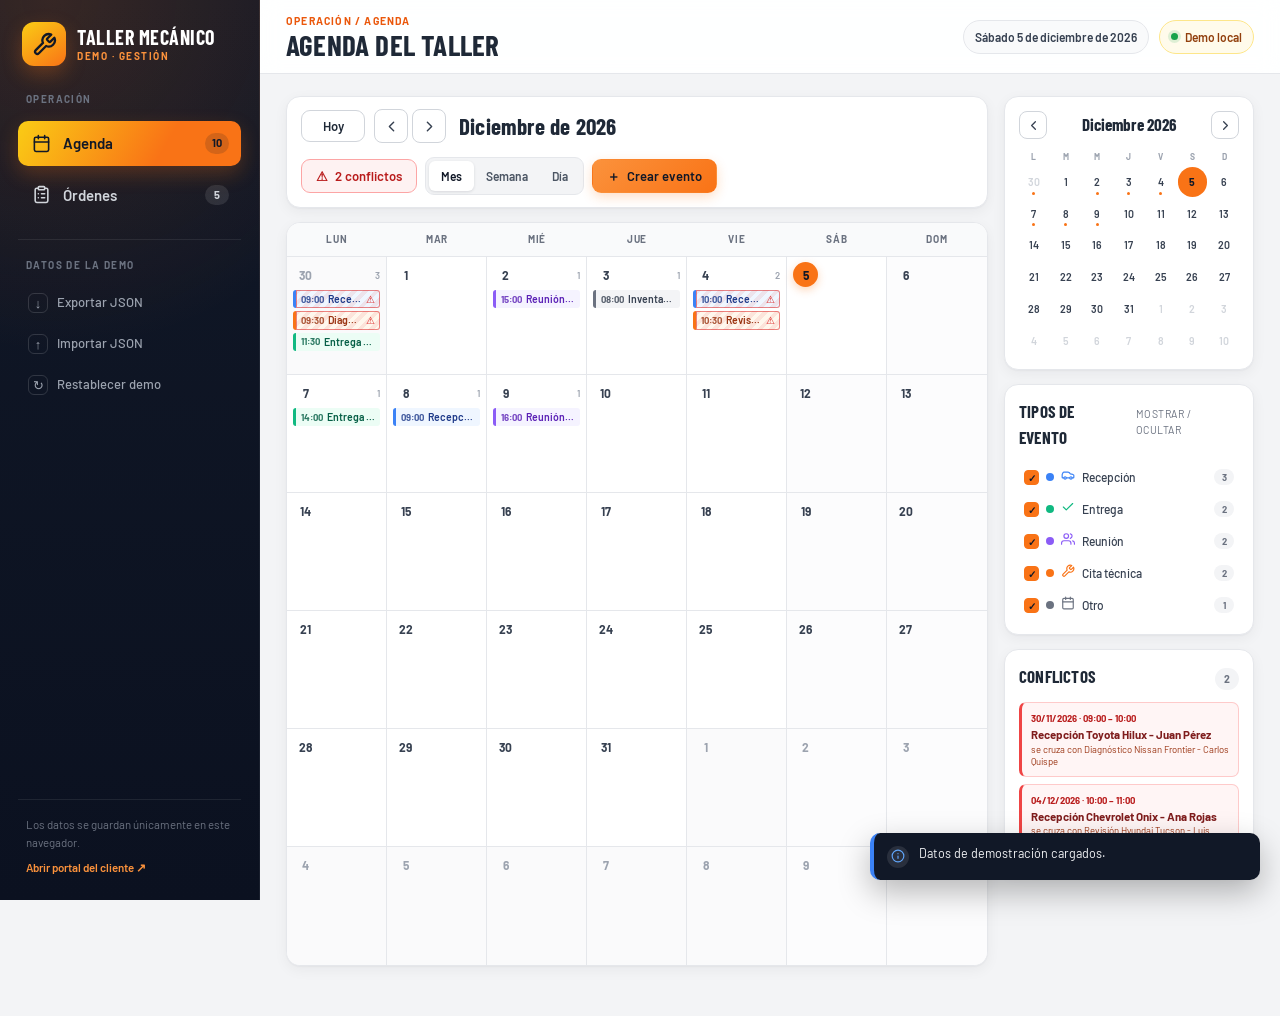
==== index.html @ f8456174 "proyecto" ====
<!DOCTYPE html>
<html lang="es">
<head>
  <meta charset="UTF-8">
  <meta name="viewport" content="width=device-width, initial-scale=1.0">
  <title>Taller Mecánico Demo · Agenda y Órdenes</title>
  <meta name="description" content="Demo de gestión para taller automotriz: agenda, órdenes de trabajo y consulta para clientes.">
  <link rel="icon" href="data:image/svg+xml,%3Csvg xmlns='http://www.w3.org/2000/svg' viewBox='0 0 100 100'%3E%3Crect width='100' height='100' rx='20' fill='%23F97316'/%3E%3Ctext x='50' y='68' font-size='58' text-anchor='middle'%3E%F0%9F%94%A7%3C/text%3E%3C/svg%3E">
  <link rel="preconnect" href="https://fonts.googleapis.com">
  <link rel="preconnect" href="https://fonts.gstatic.com" crossorigin>
  <link href="https://fonts.googleapis.com/css2?family=Barlow+Condensed:wght@500;600;700&family=Barlow:wght@400;500;600;700&display=swap" rel="stylesheet">
  <link rel="stylesheet" href="css/estilos.css">
  <link rel="stylesheet" href="css/agenda.css">
  <link rel="stylesheet" href="css/ordenes.css">
</head>
<body>
  <a class="salto-contenido" href="#contenido-principal">Saltar al contenido principal</a>

  <div class="app" id="app">
    <!-- ================= MENÚ LATERAL ================= -->
    <aside class="sidebar" id="sidebar" aria-label="Menú principal">
      <div class="sidebar-marca">
        <div class="logo-taller" aria-hidden="true">
          <svg viewBox="0 0 24 24" fill="none" stroke="currentColor" stroke-width="2.2" stroke-linecap="round" stroke-linejoin="round">
            <path d="M14.7 6.3a1 1 0 0 0 0 1.4l1.6 1.6a1 1 0 0 0 1.4 0l3.77-3.77a6 6 0 0 1-7.94 7.94l-6.91 6.91a2.12 2.12 0 0 1-3-3l6.91-6.91a6 6 0 0 1 7.94-7.94l-3.76 3.76z"/>
          </svg>
        </div>
        <div class="marca-texto">
          <span class="marca-nombre" id="marca-nombre">Taller Mecánico</span>
          <span class="marca-sub">Demo · Gestión</span>
        </div>
        <button type="button" class="sidebar-cerrar" id="btn-cerrar-menu" aria-label="Cerrar menú">✕</button>
      </div>

      <nav class="sidebar-nav">
        <span class="sidebar-etiqueta">Operación</span>
        <button type="button" class="nav-item activo" data-vista="agenda">
          <span class="nav-icono">
            <svg viewBox="0 0 24 24" fill="none" stroke="currentColor" stroke-width="2" stroke-linecap="round" stroke-linejoin="round"><rect x="3" y="4" width="18" height="18" rx="2"/><path d="M16 2v4M8 2v4M3 10h18"/></svg>
          </span>
          <span class="nav-texto">Agenda</span>
          <span class="nav-badge" id="nav-badge-eventos">0</span>
        </button>
        <button type="button" class="nav-item" data-vista="ordenes">
          <span class="nav-icono">
            <svg viewBox="0 0 24 24" fill="none" stroke="currentColor" stroke-width="2" stroke-linecap="round" stroke-linejoin="round"><rect x="8" y="2" width="8" height="4" rx="1"/><path d="M16 4h2a2 2 0 0 1 2 2v14a2 2 0 0 1-2 2H6a2 2 0 0 1-2-2V6a2 2 0 0 1 2-2h2"/><path d="M12 11h4M12 16h4M8 11h.01M8 16h.01"/></svg>
          </span>
          <span class="nav-texto">Órdenes</span>
          <span class="nav-badge" id="nav-badge-ordenes">0</span>
        </button>
      </nav>

      <div class="sidebar-datos">
        <span class="sidebar-etiqueta">Datos de la demo</span>
        <button type="button" class="sidebar-accion" id="btn-exportar-datos">
          <span class="sidebar-accion-icono">↓</span> Exportar JSON
        </button>
        <button type="button" class="sidebar-accion" id="btn-importar-datos">
          <span class="sidebar-accion-icono">↑</span> Importar JSON
        </button>
        <button type="button" class="sidebar-accion sidebar-accion-peligro" id="btn-restablecer-demo">
          <span class="sidebar-accion-icono">↻</span> Restablecer demo
        </button>
        <input type="file" id="input-importar" accept="application/json,.json" hidden>
      </div>

      <div class="sidebar-pie">
        <p>Los datos se guardan únicamente en este navegador.</p>
        <a href="consulta.html" target="_blank" rel="noopener">Abrir portal del cliente ↗</a>
      </div>
    </aside>
    <div class="sidebar-fondo" id="sidebar-fondo" aria-hidden="true"></div>

    <div class="app-contenido">
      <!-- ================= BARRA SUPERIOR ================= -->
      <header class="topbar">
        <button type="button" class="btn-menu" id="btn-abrir-menu" aria-label="Abrir menú">
          <svg viewBox="0 0 24 24" fill="none" stroke="currentColor" stroke-width="2" stroke-linecap="round" stroke-linejoin="round"><path d="M3 12h18M3 6h18M3 18h18"/></svg>
        </button>
        <div class="topbar-texto">
          <p class="topbar-miga" id="topbar-miga">Operación / Agenda</p>
          <h1 id="topbar-titulo">Agenda del taller</h1>
        </div>
        <div class="topbar-derecha">
          <span class="chip-fecha" id="chip-fecha-hoy">Hoy</span>
          <span class="chip-demo"><span class="chip-demo-punto"></span> Demo local</span>
        </div>
      </header>

      <main id="contenido-principal" class="contenido">
        <!-- ============================================================
             VISTA AGENDA
             ============================================================ -->
        <section id="vista-agenda" class="vista" aria-label="Agenda del taller">
          <div class="agenda-layout">
            <div class="agenda-principal">
              <div class="tarjeta agenda-barra">
                <div class="agenda-nav">
                  <button type="button" class="btn btn-secundario btn-hoy" id="btn-agenda-hoy">Hoy</button>
                  <div class="grupo-flechas">
                    <button type="button" class="btn-icono" id="btn-agenda-anterior" aria-label="Período anterior">
                      <svg viewBox="0 0 24 24" fill="none" stroke="currentColor" stroke-width="2" stroke-linecap="round" stroke-linejoin="round"><path d="m15 18-6-6 6-6"/></svg>
                    </button>
                    <button type="button" class="btn-icono" id="btn-agenda-siguiente" aria-label="Período siguiente">
                      <svg viewBox="0 0 24 24" fill="none" stroke="currentColor" stroke-width="2" stroke-linecap="round" stroke-linejoin="round"><path d="m9 18 6-6-6-6"/></svg>
                    </button>
                  </div>
                  <h2 class="agenda-titulo-periodo" id="agenda-titulo-periodo">Agenda</h2>
                </div>
                <div class="agenda-acciones">
                  <button type="button" class="btn btn-conflictos" id="btn-ver-conflictos" title="Ver eventos superpuestos">
                    <span aria-hidden="true">⚠</span>
                    <span id="contador-conflictos">0 conflictos</span>
                  </button>
                  <div class="selector-vista" role="group" aria-label="Vista del calendario">
                    <button type="button" class="vista-btn activo" data-vista-calendario="mes">Mes</button>
                    <button type="button" class="vista-btn" data-vista-calendario="semana">Semana</button>
                    <button type="button" class="vista-btn" data-vista-calendario="dia">Día</button>
                  </div>
                  <button type="button" class="btn btn-primario" id="btn-crear-evento">
                    <span aria-hidden="true">＋</span> Crear evento
                  </button>
                </div>
              </div>

              <div id="agenda-contenido" class="agenda-contenido"></div>
            </div>

            <aside class="agenda-lateral" aria-label="Panel de la agenda">
              <div class="tarjeta mini-calendario">
                <div class="mini-cabecera">
                  <button type="button" class="btn-icono btn-icono-sm" id="btn-mini-anterior" aria-label="Mes anterior">
                    <svg viewBox="0 0 24 24" fill="none" stroke="currentColor" stroke-width="2" stroke-linecap="round" stroke-linejoin="round"><path d="m15 18-6-6 6-6"/></svg>
                  </button>
                  <strong id="mini-titulo">Mes</strong>
                  <button type="button" class="btn-icono btn-icono-sm" id="btn-mini-siguiente" aria-label="Mes siguiente">
                    <svg viewBox="0 0 24 24" fill="none" stroke="currentColor" stroke-width="2" stroke-linecap="round" stroke-linejoin="round"><path d="m9 18 6-6-6-6"/></svg>
                  </button>
                </div>
                <div id="mini-calendario" class="mini-grid"></div>
              </div>

              <div class="tarjeta leyenda">
                <div class="tarjeta-cabecera">
                  <h3>Tipos de evento</h3>
                  <span>Mostrar / ocultar</span>
                </div>
                <div id="leyenda-tipos" class="leyenda-lista"></div>
              </div>

              <div class="tarjeta panel-conflictos">
                <div class="tarjeta-cabecera">
                  <h3>Conflictos</h3>
                  <span class="badge-conflictos" id="badge-conflictos">0</span>
                </div>
                <div id="lista-conflictos-lateral" class="lista-conflictos-lateral"></div>
              </div>
            </aside>
          </div>
        </section>

        <!-- ============================================================
             VISTA ÓRDENES: LISTADO
             ============================================================ -->
        <section id="vista-ordenes" class="vista oculta" aria-label="Órdenes de trabajo">
          <div id="ordenes-listado">
            <div class="seccion-cabecera">
              <div>
                <p class="seccion-etiqueta">Recepción y seguimiento</p>
                <h2>Órdenes de trabajo</h2>
                <p class="seccion-descripcion">Gestioná el ingreso del vehículo, los servicios, el estado y la entrega.</p>
              </div>
              <button type="button" class="btn btn-primario" id="btn-nueva-orden">
                <span aria-hidden="true">＋</span> Nueva orden de trabajo
              </button>
            </div>

            <div id="ordenes-estadisticas" class="ordenes-estadisticas"></div>

            <div class="tarjeta barra-filtros">
              <div class="campo-busqueda">
                <span class="campo-busqueda-icono" aria-hidden="true">
                  <svg viewBox="0 0 24 24" fill="none" stroke="currentColor" stroke-width="2" stroke-linecap="round" stroke-linejoin="round"><circle cx="11" cy="11" r="8"/><path d="m21 21-4.3-4.3"/></svg>
                </span>
                <label class="solo-lectores" for="buscar-ordenes">Buscar órdenes</label>
                <input type="search" id="buscar-ordenes" placeholder="Buscar por ficha, cliente o placa…" autocomplete="off">
              </div>
              <label class="filtro-estado" for="filtro-estado">
                <span>Estado</span>
                <select id="filtro-estado">
                  <option value="todos">Todos los estados</option>
                  <option value="recibido">Recibido</option>
                  <option value="diagnostico">Diagnóstico</option>
                  <option value="en_proceso">En proceso</option>
                  <option value="esperando_repuestos">Esperando repuestos</option>
                  <option value="control_calidad">Control de calidad</option>
                  <option value="terminado">Terminado</option>
                  <option value="entregado">Entregado</option>
                </select>
              </label>
              <span class="conteo-resultados" id="resultado-conteo"></span>
            </div>

            <div class="tarjeta tabla-contenedor">
              <table class="tabla-ordenes">
                <thead>
                  <tr>
                    <th>N° de ficha</th>
                    <th>Fecha</th>
                    <th>Cliente</th>
                    <th>Placa</th>
                    <th>Vehículo</th>
                    <th class="columna-total">Total</th>
                    <th>Estado</th>
                    <th class="columna-acciones">Acciones</th>
                  </tr>
                </thead>
                <tbody id="cuerpo-ordenes"></tbody>
              </table>
              <div id="ordenes-vacio" class="estado-vacio oculto">
                <div class="estado-vacio-icono">🔍</div>
                <h3>No hay órdenes con esos filtros</h3>
                <p>Probá con otra búsqueda o creá una nueva orden de trabajo.</p>
                <button type="button" class="btn btn-primario" id="btn-nueva-orden-vacio">Nueva orden</button>
              </div>
            </div>
          </div>

          <!-- ============================================================
               VISTA ÓRDENES: FORMULARIO
               ============================================================ -->
          <div id="ordenes-formulario" class="oculto">
            <div class="form-cabecera">
              <button type="button" class="btn-icono btn-volver" id="btn-volver-ordenes" aria-label="Volver al listado">
                <svg viewBox="0 0 24 24" fill="none" stroke="currentColor" stroke-width="2" stroke-linecap="round" stroke-linejoin="round"><path d="m12 19-7-7 7-7M19 12H5"/></svg>
              </button>
              <div class="form-cabecera-texto">
                <p class="seccion-etiqueta" id="form-miga-ficha">Órdenes / Nueva</p>
                <h2 id="titulo-form-orden">Nueva orden de trabajo</h2>
              </div>
              <div class="form-acciones">
                <button type="button" class="btn btn-secundario" id="btn-imprimir-orden">Imprimir</button>
                <button type="button" class="btn btn-whatsapp" id="btn-whatsapp-orden">WhatsApp</button>
                <button type="button" class="btn btn-secundario" id="btn-agenda-orden">Programar en agenda</button>
                <button type="button" class="btn btn-peligro-suave" id="btn-eliminar-orden">Eliminar</button>
              </div>
            </div>

            <div id="errores-orden" class="errores-formulario oculto" role="alert"></div>

            <form id="form-orden" novalidate>
              <input type="hidden" id="orden-original" value="">

              <section class="tarjeta form-seccion" aria-labelledby="titulo-datos-generales">
                <div class="form-seccion-cabecera">
                  <span class="form-seccion-numero">01</span>
                  <div>
                    <h3 id="titulo-datos-generales">Datos generales</h3>
                    <p>Ficha, fecha de recepción y condiciones comerciales.</p>
                  </div>
                </div>
                <div class="grid-campos grid-5">
                  <div class="campo">
                    <label for="orden-ficha">N° de ficha</label>
                    <input type="text" id="orden-ficha" readonly value="Se asigna al guardar">
                  </div>
                  <div class="campo">
                    <label for="orden-fecha">Fecha <span class="obligatorio">*</span></label>
                    <input type="date" id="orden-fecha" required>
                  </div>
                  <div class="campo">
                    <label for="orden-hora">Hora <span class="obligatorio">*</span></label>
                    <input type="time" id="orden-hora" required>
                  </div>
                  <div class="campo">
                    <label for="orden-forma-pago">Forma de pago</label>
                    <select id="orden-forma-pago">
                      <option value="contado">Contado</option>
                      <option value="credito">Crédito</option>
                    </select>
                  </div>
                  <div class="campo">
                    <label for="orden-documento">Documento</label>
                    <select id="orden-documento">
                      <option value="factura">Factura</option>
                      <option value="nota">Nota de venta</option>
                    </select>
                  </div>
                </div>
              </section>

              <section class="tarjeta form-seccion" aria-labelledby="titulo-datos-cliente">
                <div class="form-seccion-cabecera">
                  <span class="form-seccion-numero">02</span>
                  <div>
                    <h3 id="titulo-datos-cliente">Datos del cliente</h3>
                    <p>Información de contacto y facturación.</p>
                  </div>
                </div>
                <div class="grid-campos grid-4">
                  <div class="campo campo-span-2">
                    <label for="cliente-nombre">Nombre y apellido o razón social <span class="obligatorio">*</span></label>
                    <input type="text" id="cliente-nombre" maxlength="120" autocomplete="name" required>
                  </div>
                  <div class="campo">
                    <label for="cliente-nit">NIT / CI</label>
                    <input type="text" id="cliente-nit" maxlength="20" inputmode="numeric">
                  </div>
                  <div class="campo">
                    <label for="cliente-celular">Celular <span class="obligatorio">*</span></label>
                    <input type="tel" id="cliente-celular" maxlength="20" autocomplete="tel" required>
                  </div>
                  <div class="campo campo-span-2">
                    <label for="cliente-direccion">Dirección</label>
                    <input type="text" id="cliente-direccion" maxlength="160" autocomplete="street-address">
                  </div>
                  <div class="campo">
                    <label for="cliente-telefono">Teléfono fijo</label>
                    <input type="tel" id="cliente-telefono" maxlength="20">
                  </div>
                </div>
              </section>

              <section class="tarjeta form-seccion" aria-labelledby="titulo-datos-vehiculo">
                <div class="form-seccion-cabecera">
                  <span class="form-seccion-numero">03</span>
                  <div>
                    <h3 id="titulo-datos-vehiculo">Datos del vehículo</h3>
                    <p>Identificación, kilometraje y estado de recepción.</p>
                  </div>
                </div>
                <div class="grid-campos grid-4">
                  <div class="campo">
                    <label for="vehiculo-marca">Marca <span class="obligatorio">*</span></label>
                    <input type="text" id="vehiculo-marca" maxlength="40" required>
                  </div>
                  <div class="campo">
                    <label for="vehiculo-modelo">Modelo <span class="obligatorio">*</span></label>
                    <input type="text" id="vehiculo-modelo" maxlength="40" required>
                  </div>
                  <div class="campo">
                    <label for="vehiculo-tipo">Tipo</label>
                    <select id="vehiculo-tipo">
                      <option value="Sedán">Sedán</option>
                      <option value="Hatchback">Hatchback</option>
                      <option value="SUV">SUV</option>
                      <option value="Camioneta">Camioneta</option>
                      <option value="Furgoneta">Furgoneta</option>
                      <option value="Camión">Camión</option>
                      <option value="Motocicleta">Motocicleta</option>
                      <option value="Otro">Otro</option>
                    </select>
                  </div>
                  <div class="campo">
                    <label for="vehiculo-anio">Año</label>
                    <input type="number" id="vehiculo-anio" min="1950" max="2100" step="1" inputmode="numeric">
                  </div>
                  <div class="campo">
                    <label for="vehiculo-placa">Placa <span class="obligatorio">*</span></label>
                    <input type="text" id="vehiculo-placa" maxlength="12" class="campo-placa" required>
                  </div>
                  <div class="campo">
                    <label for="vehiculo-kilometraje">Kilometraje</label>
                    <input type="number" id="vehiculo-kilometraje" min="0" step="1" inputmode="numeric">
                  </div>
                  <div class="campo">
                    <label for="vehiculo-color">Color</label>
                    <input type="text" id="vehiculo-color" maxlength="30">
                  </div>
                  <div class="campo">
                    <label for="vehiculo-bateria">Batería</label>
                    <input type="text" id="vehiculo-bateria" maxlength="80" placeholder="Marca, amperaje y estado">
                  </div>
                  <div class="campo campo-span-2">
                    <label for="vehiculo-motor">N° de motor</label>
                    <input type="text" id="vehiculo-motor" maxlength="40">
                  </div>
                  <div class="campo campo-span-2">
                    <label for="vehiculo-vin">VIN / chasis</label>
                    <input type="text" id="vehiculo-vin" maxlength="40">
                  </div>
                </div>
              </section>

              <section class="tarjeta form-seccion" aria-labelledby="titulo-servicios">
                <div class="form-seccion-cabecera">
                  <span class="form-seccion-numero">04</span>
                  <div>
                    <h3 id="titulo-servicios">Servicios a realizar</h3>
                    <p>Agregá cada servicio con su importe en bolivianos.</p>
                  </div>
                </div>
                <div class="tabla-servicios-contenedor">
                  <table class="tabla-servicios">
                    <thead>
                      <tr>
                        <th>Nombre del servicio</th>
                        <th class="columna-importe">Importe (Bs)</th>
                        <th class="columna-quitar"><span class="solo-lectores">Quitar</span></th>
                      </tr>
                    </thead>
                    <tbody id="cuerpo-servicios"></tbody>
                  </table>
                </div>
                <div class="servicios-pie">
                  <button type="button" class="btn btn-secundario" id="btn-agregar-servicio">＋ Agregar servicio</button>
                  <div class="total-servicios">
                    <span>Total de servicios</span>
                    <strong id="total-servicios">Bs 0,00</strong>
                  </div>
                </div>
              </section>

              <section class="tarjeta form-seccion" aria-labelledby="titulo-estado">
                <div class="form-seccion-cabecera">
                  <span class="form-seccion-numero">05</span>
                  <div>
                    <h3 id="titulo-estado">Estado del proceso</h3>
                    <p>Actualizá la etapa en la que se encuentra el vehículo.</p>
                  </div>
                </div>
                <div class="estado-selector">
                  <div class="campo">
                    <label for="orden-estado">Estado actual</label>
                    <select id="orden-estado">
                      <option value="recibido">Recibido</option>
                      <option value="diagnostico">Diagnóstico</option>
                      <option value="en_proceso">En proceso</option>
                      <option value="esperando_repuestos">Esperando repuestos</option>
                      <option value="control_calidad">Control de calidad</option>
                      <option value="terminado">Terminado</option>
                      <option value="entregado">Entregado</option>
                    </select>
                  </div>
                  <div class="estado-stepper" id="orden-stepper"></div>
                </div>
              </section>

              <section class="tarjeta form-seccion" aria-labelledby="titulo-fotos">
                <div class="form-seccion-cabecera">
                  <span class="form-seccion-numero">06</span>
                  <div>
                    <h3 id="titulo-fotos">Fotos de recepción</h3>
                    <p>Registrá el estado del vehículo al ingresar. Las imágenes se comprimen automáticamente.</p>
                  </div>
                </div>
                <div class="zona-fotos" id="zona-fotos">
                  <div class="fotos-acciones">
                    <button type="button" class="btn btn-secundario" id="btn-subir-fotos">Subir fotos</button>
                    <button type="button" class="btn btn-secundario" id="btn-tomar-foto">Tomar foto</button>
                    <span class="ayuda-fotos">Máximo 800 px de lado · JPEG calidad 0,7 · También podés arrastrar imágenes aquí.</span>
                  </div>
                  <input type="file" id="input-fotos" accept="image/*" multiple hidden>
                  <input type="file" id="input-camara" accept="image/*" capture="environment" hidden>
                  <div id="galeria-fotos" class="galeria-fotos"></div>
                </div>
              </section>

              <section class="tarjeta form-seccion" aria-labelledby="titulo-notas">
                <div class="form-seccion-cabecera">
                  <span class="form-seccion-numero">07</span>
                  <div>
                    <h3 id="titulo-notas">Notas internas</h3>
                    <p>Observaciones para el equipo del taller. No se muestran en el portal del cliente.</p>
                  </div>
                </div>
                <div class="campo">
                  <label for="orden-notas">Notas</label>
                  <textarea id="orden-notas" rows="4" maxlength="1000" placeholder="Ej.: el cliente autoriza revisar la suspensión si es necesario."></textarea>
                </div>
              </section>

              <div class="barra-guardar">
                <div class="total-grande">
                  <span>Total general</span>
                  <strong id="orden-total">Bs 0,00</strong>
                </div>
                <div class="barra-guardar-acciones">
                  <button type="button" class="btn btn-secundario" id="btn-cancelar-orden">Cancelar</button>
                  <button type="submit" class="btn btn-primario btn-grande" id="btn-guardar-orden">Guardar orden</button>
                </div>
              </div>
            </form>
          </div>
        </section>
      </main>
    </div>
  </div>

  <div id="toasts" class="toasts" aria-live="polite" aria-atomic="false"></div>

  <!-- Hoja limpia que se usa al imprimir / exportar a PDF -->
  <div id="hoja-impresion" class="hoja-impresion" aria-hidden="true"></div>

  <!-- ============================================================
       MODAL: CREAR / EDITAR EVENTO
       ============================================================ -->
  <div class="modal-fondo" id="modal-evento" role="dialog" aria-modal="true" aria-hidden="true" aria-labelledby="modal-evento-titulo">
    <div class="modal modal-ancho">
      <div class="modal-cabecera">
        <div>
          <span class="modal-etiqueta">Agenda</span>
          <h2 id="modal-evento-titulo">Nuevo evento</h2>
        </div>
        <button type="button" class="btn-icono" data-cerrar-modal aria-label="Cerrar">✕</button>
      </div>
      <form id="form-evento">
        <div class="modal-cuerpo">
          <div class="campo">
            <label for="evento-titulo">Título del evento <span class="obligatorio">*</span></label>
            <input type="text" id="evento-titulo" maxlength="100" required placeholder="Ej.: Recepción Toyota Hilux - Juan Pérez">
          </div>

          <div class="campo">
            <span class="etiqueta-grupo">Tipo de evento</span>
            <div id="selector-tipo-evento" class="selector-tipo" role="radiogroup" aria-label="Tipo de evento"></div>
          </div>

          <div class="grid-campos grid-3">
            <div class="campo">
              <label for="evento-fecha">Fecha <span class="obligatorio">*</span></label>
              <input type="date" id="evento-fecha" required>
            </div>
            <div class="campo">
              <label for="evento-hora-inicio">Hora de inicio <span class="obligatorio">*</span></label>
              <input type="time" id="evento-hora-inicio" required>
            </div>
            <div class="campo">
              <label for="evento-hora-fin">Hora de fin <span class="obligatorio">*</span></label>
              <input type="time" id="evento-hora-fin" required>
            </div>
          </div>

          <div class="grid-campos grid-2">
            <div class="campo">
              <label for="evento-cliente">Cliente</label>
              <input type="text" id="evento-cliente" maxlength="100">
            </div>
            <div class="campo">
              <label for="evento-placa">Placa</label>
              <input type="text" id="evento-placa" maxlength="12" class="campo-placa">
            </div>
          </div>

          <div class="campo">
            <label for="evento-orden">Orden de trabajo vinculada</label>
            <select id="evento-orden">
              <option value="">Sin orden vinculada</option>
            </select>
            <p class="ayuda-campo">Al elegir una orden se completan automáticamente el cliente y la placa.</p>
          </div>

          <div class="campo">
            <label for="evento-notas">Notas</label>
            <textarea id="evento-notas" rows="3" maxlength="500" placeholder="Detalles para el equipo…"></textarea>
          </div>

          <div id="evento-aviso-conflicto" class="aviso-inline oculto"></div>
        </div>
        <div class="modal-pie">
          <button type="button" class="btn btn-secundario" data-cerrar-modal>Cancelar</button>
          <button type="submit" class="btn btn-primario">Guardar evento</button>
        </div>
      </form>
    </div>
  </div>

  <!-- ============================================================
       MODAL: DETALLE DE EVENTO
       ============================================================ -->
  <div class="modal-fondo" id="modal-detalle-evento" role="dialog" aria-modal="true" aria-hidden="true" aria-labelledby="modal-detalle-titulo">
    <div class="modal">
      <div class="modal-cabecera">
        <div>
          <span class="modal-etiqueta">Agenda</span>
          <h2 id="modal-detalle-titulo">Detalle del evento</h2>
        </div>
        <button type="button" class="btn-icono" data-cerrar-modal aria-label="Cerrar">✕</button>
      </div>
      <div class="modal-cuerpo" id="detalle-evento-contenido"></div>
      <div class="modal-pie modal-pie-dividido">
        <button type="button" class="btn btn-peligro-suave" id="btn-eliminar-evento">Eliminar</button>
        <div class="espaciador"></div>
        <button type="button" class="btn btn-secundario" data-cerrar-modal>Cerrar</button>
        <button type="button" class="btn btn-primario" id="btn-editar-evento">Editar</button>
      </div>
    </div>
  </div>

  <!-- ============================================================
       MODAL: LISTA GENERAL DE CONFLICTOS
       ============================================================ -->
  <div class="modal-fondo" id="modal-conflictos" role="dialog" aria-modal="true" aria-hidden="true" aria-labelledby="modal-conflictos-titulo">
    <div class="modal modal-ancho">
      <div class="modal-cabecera">
        <div>
          <span class="modal-etiqueta">Agenda</span>
          <h2 id="modal-conflictos-titulo">Eventos superpuestos</h2>
        </div>
        <button type="button" class="btn-icono" data-cerrar-modal aria-label="Cerrar">✕</button>
      </div>
      <div class="modal-cuerpo" id="lista-conflictos-modal"></div>
      <div class="modal-pie">
        <button type="button" class="btn btn-secundario" data-cerrar-modal>Entendido</button>
      </div>
    </div>
  </div>

  <!-- ============================================================
       MODAL: AVISO AL GUARDAR UN EVENTO SUPERPUESTO
       ============================================================ -->
  <div class="modal-fondo" id="modal-aviso-conflicto" role="dialog" aria-modal="true" aria-hidden="true" aria-labelledby="modal-aviso-titulo">
    <div class="modal">
      <div class="modal-cabecera">
        <div>
          <span class="modal-etiqueta modal-etiqueta-aviso">Atención</span>
          <h2 id="modal-aviso-titulo">El evento se superpone</h2>
        </div>
        <button type="button" class="btn-icono" data-cerrar-modal aria-label="Cerrar">✕</button>
      </div>
      <div class="modal-cuerpo">
        <p class="texto-aviso">El horario elegido coincide con los siguientes eventos. Podés guardarlo igualmente o volver para cambiar el horario.</p>
        <div id="lista-aviso-conflicto" class="lista-conflictos"></div>
      </div>
      <div class="modal-pie">
        <button type="button" class="btn btn-secundario" id="btn-cambiar-horario">Cambiar horario</button>
        <button type="button" class="btn btn-peligro" id="btn-guardar-igual">Guardar de todos modos</button>
      </div>
    </div>
  </div>

  <!-- ============================================================
       MODAL: COMPARTIR POR WHATSAPP
       ============================================================ -->
  <div class="modal-fondo" id="modal-whatsapp" role="dialog" aria-modal="true" aria-hidden="true" aria-labelledby="modal-whatsapp-titulo">
    <div class="modal modal-ancho">
      <div class="modal-cabecera">
        <div>
          <span class="modal-etiqueta">Portal del cliente</span>
          <h2 id="modal-whatsapp-titulo">Compartir por WhatsApp</h2>
        </div>
        <button type="button" class="btn-icono" data-cerrar-modal aria-label="Cerrar">✕</button>
      </div>
      <div class="modal-cuerpo">
        <div class="whatsapp-resumen" id="whatsapp-resumen"></div>
        <div class="campo">
          <label for="whatsapp-link">Link de consulta (estático)</label>
          <div class="campo-con-boton">
            <input type="text" id="whatsapp-link" readonly>
            <button type="button" class="btn btn-secundario" id="btn-copiar-link">Copiar link</button>
          </div>
          <p class="ayuda-campo">El portal siempre muestra los datos actuales del taller. El resumen del hash es solo un respaldo si el link se abre en otro navegador.</p>
        </div>
        <div class="campo">
          <label for="whatsapp-mensaje">Mensaje para el cliente</label>
          <textarea id="whatsapp-mensaje" rows="5"></textarea>
          <p class="ayuda-campo">Podés editar el mensaje antes de enviarlo.</p>
        </div>
        <div class="aviso-demo">
          <span class="aviso-demo-icono">i</span>
          <span>Demo sin backend: el link incluye un resumen codificado de la orden en el hash (sin fotos ni notas internas) para que el portal funcione incluso en otro navegador.</span>
        </div>
      </div>
      <div class="modal-pie">
        <button type="button" class="btn btn-secundario" data-cerrar-modal>Cerrar</button>
        <button type="button" class="btn btn-whatsapp" id="btn-enviar-whatsapp">Enviar por WhatsApp</button>
      </div>
    </div>
  </div>

  <!-- ============================================================
       MODAL: CONFIRMACIÓN
       ============================================================ -->
  <div class="modal-fondo" id="modal-confirmar" role="dialog" aria-modal="true" aria-hidden="true" aria-labelledby="confirmar-titulo">
    <div class="modal modal-sm">
      <div class="modal-cabecera">
        <div>
          <span class="modal-etiqueta">Confirmación</span>
          <h2 id="confirmar-titulo">Confirmar acción</h2>
        </div>
        <button type="button" class="btn-icono" data-cerrar-modal aria-label="Cerrar">✕</button>
      </div>
      <div class="modal-cuerpo">
        <p id="confirmar-mensaje">¿Deseas continuar?</p>
      </div>
      <div class="modal-pie">
        <button type="button" class="btn btn-secundario" id="btn-confirmar-cancelar">Cancelar</button>
        <button type="button" class="btn btn-peligro" id="btn-confirmar-aceptar">Aceptar</button>
      </div>
    </div>
  </div>

  <!-- ============================================================
       VISOR DE FOTOS (LIGHTBOX)
       ============================================================ -->
  <div class="modal-fondo modal-lightbox" id="modal-lightbox" role="dialog" aria-modal="true" aria-hidden="true" aria-label="Visor de fotos">
    <div class="lightbox-contenido">
      <button type="button" class="lightbox-cerrar" data-cerrar-modal aria-label="Cerrar visor">✕</button>
      <button type="button" class="lightbox-nav lightbox-anterior" id="lightbox-anterior" aria-label="Foto anterior">‹</button>
      <img id="lightbox-imagen" src="" alt="">
      <button type="button" class="lightbox-nav lightbox-siguiente" id="lightbox-siguiente" aria-label="Foto siguiente">›</button>
      <div class="lightbox-pie">
        <p id="lightbox-descripcion"></p>
        <span id="lightbox-contador"></span>
      </div>
    </div>
  </div>

  <script src="js/utilidades.js"></script>
  <script src="js/almacen.js"></script>
  <script src="js/datos-demo.js"></script>
  <script src="js/agenda.js"></script>
  <script src="js/ordenes.js"></script>
  <script src="js/whatsapp.js"></script>
  <script>
    /* =========================================================
       ARRANQUE DE LA APLICACIÓN INTERNA
       Navegación, datos de demo, importación/exportación y menú.
       ========================================================= */
    document.addEventListener('DOMContentLoaded', () => {
      const resultadoInicio = Almacen.inicializar();

      const titulos = {
        agenda: { titulo: 'Agenda del taller', miga: 'Operación / Agenda' },
        ordenes: { titulo: 'Órdenes de trabajo', miga: 'Operación / Órdenes de trabajo' }
      };

      function actualizarContadoresApp() {
        const eventos = Almacen.obtenerEventos();
        const ordenes = Almacen.obtenerOrdenes();
        const badgeEventos = document.getElementById('nav-badge-eventos');
        const badgeOrdenes = document.getElementById('nav-badge-ordenes');
        if (badgeEventos) badgeEventos.textContent = String(eventos.length);
        if (badgeOrdenes) badgeOrdenes.textContent = String(ordenes.length);
      }

      function cerrarMenuMovil() {
        document.body.classList.remove('sidebar-abierto');
      }

      function mostrarVista(nombre) {
        const vista = document.getElementById(`vista-${nombre}`);
        if (!vista) return;
        document.querySelectorAll('.vista').forEach((seccion) => seccion.classList.add('oculto'));
        vista.classList.remove('oculto');
        document.querySelectorAll('[data-vista]').forEach((boton) => {
          boton.classList.toggle('activo', boton.dataset.vista === nombre);
        });
        const info = titulos[nombre] || titulos.agenda;
        document.getElementById('topbar-titulo').textContent = info.titulo;
        document.getElementById('topbar-miga').textContent = info.miga;
        if (nombre === 'ordenes' && window.Ordenes && typeof Ordenes.mostrarListado === 'function') {
          Ordenes.mostrarListado();
        }
        if (nombre === 'agenda' && window.Agenda && typeof Agenda.recargar === 'function') {
          Agenda.recargar();
        }
        cerrarMenuMovil();
        window.scrollTo({ top: 0, behavior: 'smooth' });
      }

      window.mostrarVista = mostrarVista;
      window.actualizarContadoresApp = actualizarContadoresApp;
      window.establecerTituloApp = (titulo, miga) => {
        document.getElementById('topbar-titulo').textContent = titulo;
        document.getElementById('topbar-miga').textContent = miga;
      };
      window.recargarAplicacion = () => {
        if (window.Agenda) Agenda.recargar();
        if (window.Ordenes) Ordenes.recargar();
        actualizarContadoresApp();
      };

      /* Fecha actual en la barra superior. */
      const chipFecha = document.getElementById('chip-fecha-hoy');
      if (chipFecha) {
        chipFecha.textContent = capitalizar(formatearFechaLarga(new Date(), false));
      }
      const marca = document.getElementById('marca-nombre');
      if (marca) marca.textContent = CONFIG.nombreTaller.replace(' Demo', '');

      /* Navegación principal. */
      document.querySelectorAll('[data-vista]').forEach((boton) => {
        boton.addEventListener('click', () => mostrarVista(boton.dataset.vista));
      });

      /* Menú móvil. */
      document.getElementById('btn-abrir-menu')?.addEventListener('click', () => {
        document.body.classList.add('sidebar-abierto');
      });
      document.getElementById('btn-cerrar-menu')?.addEventListener('click', cerrarMenuMovil);
      document.getElementById('sidebar-fondo')?.addEventListener('click', cerrarMenuMovil);
      document.addEventListener('keydown', (evento) => {
        if (evento.key === 'Escape') cerrarMenuMovil();
      });

      /* Exportar todos los datos. */
      document.getElementById('btn-exportar-datos')?.addEventListener('click', () => {
        const contenido = Almacen.exportarTodo();
        const nombre = `taller-demo-${aISOfecha(new Date())}.json`;
        if (descargarArchivo(nombre, contenido)) {
          mostrarToast('Datos exportados correctamente.', 'exito');
        }
      });

      /* Importar datos desde un archivo JSON. */
      const inputImportar = document.getElementById('input-importar');
      document.getElementById('btn-importar-datos')?.addEventListener('click', () => {
        inputImportar?.click();
      });
      inputImportar?.addEventListener('change', async () => {
        const archivo = inputImportar.files && inputImportar.files[0];
        if (!archivo) return;
        try {
          const texto = await archivo.text();
          const resultado = Almacen.importarTodo(texto);
          if (!resultado.ok) {
            mostrarToast(resultado.mensaje || 'No se pudo importar el archivo.', 'error', 6000);
            return;
          }
          window.recargarAplicacion();
          mostrarToast('Datos importados correctamente.', 'exito');
        } catch (error) {
          mostrarToast('No se pudo leer el archivo seleccionado.', 'error');
        } finally {
          inputImportar.value = '';
        }
      });

      /* Restablecer los datos de demostración. */
      document.getElementById('btn-restablecer-demo')?.addEventListener('click', async () => {
        const confirmado = await confirmarAccion({
          titulo: 'Restablecer datos de demo',
          mensaje: 'Se borrarán todas las órdenes, eventos y fotos guardadas en este navegador, y se volverán a cargar los ejemplos. Esta acción no se puede deshacer.',
          textoAceptar: 'Restablecer',
          peligro: true
        });
        if (!confirmado) return;
        const resultado = Almacen.restablecerDemo();
        if (!resultado.ok) {
          mostrarToast(resultado.mensaje || 'No se pudieron restablecer los datos.', 'error', 6000);
          return;
        }
        window.recargarAplicacion();
        mostrarToast('Datos de demo restablecidos.', 'exito');
      });

      actualizarContadoresApp();

      if (!Almacen.persistenciaDisponible) {
        mostrarToast('Este navegador bloquea localStorage. Los cambios se perderán al cerrar la pestaña.', 'aviso', 7000);
      } else if (resultadoInicio && resultadoInicio.sembrado) {
        mostrarToast('Datos de demostración cargados.', 'info');
      }

      if (window.Agenda) Agenda.iniciar();
      if (window.Ordenes) Ordenes.iniciar();
      mostrarVista('agenda');
    });
  </script>
</body>
</html>
---- css/estilos.css ----
/* =========================================================
   ESTILOS GENERALES · Taller Mecánico Demo
   Tema industrial: carbón, naranja y gris claro.
   ========================================================= */

:root {
  --carbon-950: #0B1120;
  --carbon-900: #111827;
  --carbon-800: #1F2937;
  --carbon-700: #374151;
  --carbon-600: #4B5563;
  --gris-500: #6B7280;
  --gris-400: #9CA3AF;
  --gris-300: #D1D5DB;
  --gris-200: #E5E7EB;
  --gris-100: #F3F4F6;
  --gris-50: #F9FAFB;
  --blanco: #FFFFFF;
  --naranja: #F97316;
  --naranja-oscuro: #EA580C;
  --naranja-claro: #FFF7ED;
  --amarillo: #FACC15;
  --verde: #16A34A;
  --verde-claro: #DCFCE7;
  --rojo: #DC2626;
  --rojo-claro: #FEF2F2;
  --azul: #2563EB;
  --texto: #1F2937;
  --texto-suave: #6B7280;
  --borde: #E5E7EB;
  --sombra-suave: 0 1px 2px rgba(17, 24, 39, 0.04), 0 4px 14px rgba(17, 24, 39, 0.05);
  --sombra-media: 0 8px 30px rgba(17, 24, 39, 0.12);
  --radio: 14px;
  --radio-sm: 9px;
  --transicion: 160ms ease;
}

*,
*::before,
*::after {
  box-sizing: border-box;
}

html {
  -webkit-text-size-adjust: 100%;
  scroll-behavior: smooth;
}

body {
  margin: 0;
  min-height: 100vh;
  background: var(--gris-100);
  color: var(--texto);
  font-family: 'Barlow', 'Segoe UI', Tahoma, sans-serif;
  font-size: 15px;
  line-height: 1.5;
}

body.modal-abierto {
  overflow: hidden;
}

h1, h2, h3, h4, p, figure {
  margin: 0;
}

h1, h2, h3 {
  font-family: 'Barlow Condensed', 'Barlow', sans-serif;
  letter-spacing: 0.2px;
}

button,
input,
select,
textarea {
  font: inherit;
  color: inherit;
}

button {
  cursor: pointer;
}

img {
  max-width: 100%;
  display: block;
}

a {
  color: var(--naranja-oscuro);
  text-decoration: none;
}

a:hover {
  text-decoration: underline;
}

:focus-visible {
  outline: 3px solid rgba(249, 115, 22, 0.55);
  outline-offset: 2px;
}

.oculto {
  display: none !important;
}

.solo-lectores {
  position: absolute !important;
  width: 1px;
  height: 1px;
  padding: 0;
  margin: -1px;
  overflow: hidden;
  clip: rect(0, 0, 0, 0);
  white-space: nowrap;
  border: 0;
}

.salto-contenido {
  position: fixed;
  top: -100px;
  left: 16px;
  z-index: 300;
  background: var(--carbon-900);
  color: #fff;
  padding: 10px 16px;
  border-radius: 8px;
  transition: top var(--transicion);
}

.salto-contenido:focus {
  top: 12px;
}

.espaciador {
  flex: 1;
}

.texto-suave {
  color: var(--texto-suave);
}

/* =========================================================
   ESTRUCTURA PRINCIPAL
   ========================================================= */
.app {
  display: grid;
  grid-template-columns: 260px minmax(0, 1fr);
  min-height: 100vh;
}

.app-contenido {
  display: flex;
  flex-direction: column;
  min-width: 0;
}

.contenido {
  width: 100%;
  max-width: 1680px;
  margin: 0 auto;
  padding: 22px 26px 50px;
}

.vista {
  animation: aparecerVista 220ms ease both;
}

@keyframes aparecerVista {
  from { opacity: 0; transform: translateY(5px); }
  to { opacity: 1; transform: translateY(0); }
}

/* =========================================================
   MENÚ LATERAL
   ========================================================= */
.sidebar {
  position: sticky;
  top: 0;
  z-index: 30;
  display: flex;
  flex-direction: column;
  gap: 22px;
  height: 100vh;
  padding: 22px 18px;
  overflow-y: auto;
  color: #E5E7EB;
  background:
    radial-gradient(circle at 20% 0%, rgba(249, 115, 22, 0.16), transparent 38%),
    linear-gradient(180deg, #111827 0%, #0B1120 100%);
  border-right: 1px solid rgba(255, 255, 255, 0.06);
}

.sidebar-marca {
  display: flex;
  align-items: center;
  gap: 11px;
  padding: 0 4px 4px;
}

.logo-taller {
  display: grid;
  place-items: center;
  flex: 0 0 44px;
  width: 44px;
  height: 44px;
  color: #111827;
  background: linear-gradient(145deg, #FACC15, #F97316);
  border-radius: 12px;
  box-shadow: 0 8px 20px rgba(249, 115, 22, 0.28);
}

.logo-taller svg {
  width: 25px;
  height: 25px;
}

.marca-texto {
  display: flex;
  flex-direction: column;
  min-width: 0;
  line-height: 1.1;
}

.marca-nombre {
  color: #fff;
  font-family: 'Barlow Condensed', sans-serif;
  font-size: 20px;
  font-weight: 700;
  text-transform: uppercase;
  letter-spacing: 0.5px;
  white-space: nowrap;
  overflow: hidden;
  text-overflow: ellipsis;
}

.marca-sub {
  margin-top: 3px;
  color: #FB923C;
  font-size: 10px;
  font-weight: 700;
  letter-spacing: 1.5px;
  text-transform: uppercase;
}

.sidebar-cerrar {
  display: none;
  margin-left: auto;
  width: 32px;
  height: 32px;
  border: 0;
  border-radius: 8px;
  background: rgba(255, 255, 255, 0.08);
  color: #fff;
  font-size: 15px;
}

.sidebar-nav {
  display: flex;
  flex-direction: column;
  gap: 7px;
}

.sidebar-etiqueta {
  display: block;
  margin: 0 8px 7px;
  color: #6B7280;
  font-size: 10px;
  font-weight: 700;
  letter-spacing: 1.4px;
  text-transform: uppercase;
}

.nav-item {
  position: relative;
  display: flex;
  align-items: center;
  gap: 11px;
  width: 100%;
  padding: 11px 12px;
  border: 0;
  border-radius: 10px;
  background: transparent;
  color: #D1D5DB;
  font-weight: 600;
  text-align: left;
  transition: background var(--transicion), color var(--transicion), transform var(--transicion);
}

.nav-item:hover {
  background: rgba(255, 255, 255, 0.07);
  color: #fff;
  transform: translateX(2px);
}

.nav-item.activo {
  background: linear-gradient(120deg, #FACC15 0%, #F97316 65%);
  color: #111827;
  box-shadow: 0 8px 20px rgba(249, 115, 22, 0.24);
}

.nav-icono {
  display: grid;
  place-items: center;
  width: 22px;
  height: 22px;
}

.nav-icono svg {
  width: 19px;
  height: 19px;
}

.nav-texto {
  flex: 1;
}

.nav-badge {
  min-width: 24px;
  padding: 2px 7px;
  border-radius: 20px;
  background: rgba(255, 255, 255, 0.1);
  color: #D1D5DB;
  font-size: 11px;
  font-weight: 700;
  text-align: center;
}

.nav-item.activo .nav-badge {
  background: rgba(17, 24, 39, 0.16);
  color: #111827;
}

.sidebar-datos {
  display: flex;
  flex-direction: column;
  gap: 5px;
  padding-top: 18px;
  border-top: 1px solid rgba(255, 255, 255, 0.08);
}

.sidebar-accion {
  display: flex;
  align-items: center;
  gap: 9px;
  width: 100%;
  padding: 8px 10px;
  border: 0;
  border-radius: 8px;
  background: transparent;
  color: #9CA3AF;
  font-size: 13px;
  font-weight: 500;
  text-align: left;
  transition: background var(--transicion), color var(--transicion);
}

.sidebar-accion:hover {
  background: rgba(255, 255, 255, 0.06);
  color: #fff;
}

.sidebar-accion-icono {
  display: inline-grid;
  place-items: center;
  width: 20px;
  height: 20px;
  border: 1px solid rgba(255, 255, 255, 0.14);
  border-radius: 6px;
  font-size: 13px;
}

.sidebar-accion-peligro:hover {
  background: rgba(220, 38, 38, 0.14);
  color: #FCA5A5;
}

.sidebar-pie {
  margin-top: auto;
  padding: 16px 8px 2px;
  border-top: 1px solid rgba(255, 255, 255, 0.08);
  color: #6B7280;
  font-size: 11.5px;
  line-height: 1.5;
}

.sidebar-pie a {
  display: inline-block;
  margin-top: 8px;
  color: #FB923C;
  font-weight: 600;
}

.sidebar-fondo {
  display: none;
}

/* =========================================================
   BARRA SUPERIOR
   ========================================================= */
.topbar {
  position: sticky;
  top: 0;
  z-index: 20;
  display: flex;
  align-items: center;
  gap: 15px;
  padding: 13px 26px;
  background: rgba(255, 255, 255, 0.92);
  border-bottom: 1px solid var(--borde);
  backdrop-filter: blur(10px);
}

.topbar-texto {
  min-width: 0;
}

.topbar-miga {
  color: var(--naranja-oscuro);
  font-size: 10.5px;
  font-weight: 700;
  letter-spacing: 1.2px;
  text-transform: uppercase;
}

.topbar h1 {
  margin-top: 1px;
  font-size: 29px;
  font-weight: 700;
  line-height: 1.05;
  text-transform: uppercase;
}

.topbar-derecha {
  display: flex;
  align-items: center;
  gap: 10px;
  margin-left: auto;
}

.chip-fecha,
.chip-demo {
  display: inline-flex;
  align-items: center;
  gap: 7px;
  padding: 7px 11px;
  border: 1px solid var(--borde);
  border-radius: 20px;
  background: var(--gris-50);
  color: var(--carbon-700);
  font-size: 12px;
  font-weight: 600;
  white-space: nowrap;
}

.chip-demo {
  background: #FFFBEB;
  border-color: #FDE68A;
  color: #92400E;
}

.chip-demo-punto {
  width: 7px;
  height: 7px;
  border-radius: 50%;
  background: var(--verde);
  box-shadow: 0 0 0 3px rgba(22, 163, 74, 0.14);
}

.btn-menu {
  display: none;
  place-items: center;
  width: 38px;
  height: 38px;
  border: 1px solid var(--borde);
  border-radius: 9px;
  background: #fff;
  color: var(--carbon-800);
}

.btn-menu svg {
  width: 20px;
  height: 20px;
}

/* =========================================================
   TARJETAS, SECCIONES Y BOTONES
   ========================================================= */
.tarjeta {
  background: var(--blanco);
  border: 1px solid var(--borde);
  border-radius: var(--radio);
  box-shadow: var(--sombra-suave);
}

.tarjeta-cabecera {
  display: flex;
  align-items: baseline;
  justify-content: space-between;
  gap: 10px;
  margin-bottom: 12px;
}

.tarjeta-cabecera h3 {
  font-size: 17px;
  font-weight: 700;
  text-transform: uppercase;
}

.tarjeta-cabecera span {
  color: var(--texto-suave);
  font-size: 10.5px;
  text-transform: uppercase;
  letter-spacing: 0.5px;
}

.seccion-cabecera {
  display: flex;
  align-items: flex-end;
  justify-content: space-between;
  gap: 20px;
  margin-bottom: 18px;
}

.seccion-etiqueta {
  color: var(--naranja-oscuro);
  font-size: 10.5px;
  font-weight: 700;
  letter-spacing: 1.3px;
  text-transform: uppercase;
}

.seccion-cabecera h2,
.form-cabecera h2 {
  margin-top: 2px;
  font-size: 32px;
  font-weight: 700;
  line-height: 1.05;
  text-transform: uppercase;
}

.seccion-descripcion {
  margin-top: 5px;
  color: var(--texto-suave);
  font-size: 13.5px;
}

.btn {
  display: inline-flex;
  align-items: center;
  justify-content: center;
  gap: 7px;
  padding: 9px 14px;
  border: 1px solid transparent;
  border-radius: var(--radio-sm);
  background: transparent;
  font-size: 13px;
  font-weight: 600;
  line-height: 1.1;
  white-space: nowrap;
  transition: background var(--transicion), border-color var(--transicion), color var(--transicion), transform var(--transicion), box-shadow var(--transicion);
}

.btn .icono svg {
  width: 16px;
  height: 16px;
}

.btn:active {
  transform: translateY(1px);
}

.btn-primario {
  background: linear-gradient(135deg, #FB923C, #F97316);
  color: #111827;
  box-shadow: 0 4px 12px rgba(249, 115, 22, 0.24);
}

.btn-primario:hover {
  background: linear-gradient(135deg, #F97316, #EA580C);
  color: #fff;
  box-shadow: 0 6px 18px rgba(249, 115, 22, 0.32);
  transform: translateY(-1px);
}

.btn-secundario {
  background: #fff;
  border-color: var(--gris-300);
  color: var(--carbon-800);
}

.btn-secundario:hover {
  background: var(--naranja-claro);
  border-color: #FDBA74;
  color: var(--naranja-oscuro);
}

.btn-peligro {
  background: var(--rojo);
  color: #fff;
}

.btn-peligro:hover {
  background: #B91C1C;
  transform: translateY(-1px);
}

.btn-peligro-suave {
  background: var(--rojo-claro);
  border-color: #FECACA;
  color: #B91C1C;
}

.btn-peligro-suave:hover {
  background: #FEE2E2;
  border-color: #FCA5A5;
}

.btn-whatsapp {
  background: #16A34A;
  color: #fff;
  box-shadow: 0 4px 12px rgba(22, 163, 74, 0.2);
}

.btn-whatsapp:hover {
  background: #15803D;
  color: #fff;
  transform: translateY(-1px);
}

.btn-conflictos {
  background: #FFF7ED;
  border-color: #FED7AA;
  color: #9A3412;
}

.btn-conflictos:hover {
  background: #FFEDD5;
  border-color: #FDBA74;
}

.btn-conflictos.con-conflictos {
  background: var(--rojo-claro);
  border-color: #FCA5A5;
  color: #B91C1C;
  animation: pulsoConflicto 2.2s ease-in-out infinite;
}

@keyframes pulsoConflicto {
  0%, 100% { box-shadow: 0 0 0 0 rgba(220, 38, 38, 0.18); }
  50% { box-shadow: 0 0 0 6px rgba(220, 38, 38, 0); }
}

.btn-icono {
  display: inline-grid;
  place-items: center;
  width: 34px;
  height: 34px;
  padding: 0;
  border: 1px solid var(--gris-300);
  border-radius: 8px;
  background: #fff;
  color: var(--carbon-700);
  font-size: 14px;
  transition: background var(--transicion), border-color var(--transicion), color var(--transicion), transform var(--transicion);
}

.btn-icono:hover {
  background: var(--naranja-claro);
  border-color: #FDBA74;
  color: var(--naranja-oscuro);
}

.btn-icono svg {
  width: 17px;
  height: 17px;
}

.btn-icono-sm {
  width: 28px;
  height: 28px;
}

.btn-icono-sm svg {
  width: 15px;
  height: 15px;
}

.btn-grande {
  padding: 12px 22px;
  font-size: 14px;
}

.badge {
  display: inline-flex;
  align-items: center;
  padding: 4px 9px;
  border-radius: 20px;
  font-size: 11px;
  font-weight: 700;
  letter-spacing: 0.2px;
  white-space: nowrap;
}

.estado-recibido { background: #DBEAFE; color: #1D4ED8; }
.estado-diagnostico { background: #EDE9FE; color: #6D28D9; }
.estado-proceso { background: #FEF3C7; color: #B45309; }
.estado-repuestos { background: #FFEDD5; color: #C2410C; }
.estado-calidad { background: #CFFAFE; color: #0E7490; }
.estado-terminado { background: #D1FAE5; color: #047857; }
.estado-entregado { background: #E5E7EB; color: #374151; }

.badge-tipo {
  display: inline-flex;
  align-items: center;
  gap: 5px;
  padding: 4px 9px;
  border-radius: 20px;
  background: color-mix(in srgb, var(--tipo-color) 14%, white);
  color: color-mix(in srgb, var(--tipo-color) 78%, black);
  font-size: 11px;
  font-weight: 700;
}

.badge-tipo .icono svg {
  width: 13px;
  height: 13px;
}

/* =========================================================
   FORMULARIOS
   ========================================================= */
.campo {
  display: flex;
  flex-direction: column;
  gap: 5px;
  min-width: 0;
}

.campo label,
.etiqueta-grupo {
  color: var(--carbon-700);
  font-size: 11px;
  font-weight: 700;
  letter-spacing: 0.4px;
  text-transform: uppercase;
}

.obligatorio {
  color: var(--rojo);
}

input,
select,
textarea {
  width: 100%;
  padding: 9px 11px;
  border: 1px solid var(--gris-300);
  border-radius: 8px;
  background: #fff;
  color: var(--texto);
  font-size: 13.5px;
  transition: border-color var(--transicion), box-shadow var(--transicion), background var(--transicion);
}

input::placeholder,
textarea::placeholder {
  color: #9CA3AF;
}

input:hover,
select:hover,
textarea:hover {
  border-color: #B6BEC9;
}

input:focus,
select:focus,
textarea:focus {
  outline: none;
  border-color: var(--naranja);
  box-shadow: 0 0 0 3px rgba(249, 115, 22, 0.14);
}

input[readonly],
textarea[readonly] {
  background: var(--gris-50);
  color: var(--texto-suave);
}

textarea {
  resize: vertical;
  min-height: 72px;
}

select {
  cursor: pointer;
}

.campo-placa {
  text-transform: uppercase;
  letter-spacing: 1.2px;
  font-weight: 700;
}

.campo-error input,
.campo-error select,
.campo-error textarea {
  border-color: var(--rojo);
  background: #FFFBFB;
}

.campo-error input:focus,
.campo-error select:focus,
.campo-error textarea:focus {
  box-shadow: 0 0 0 3px rgba(220, 38, 38, 0.12);
}

.ayuda-campo {
  margin: 0;
  color: var(--texto-suave);
  font-size: 11.5px;
  line-height: 1.4;
}

.grid-campos {
  display: grid;
  gap: 14px;
}

.grid-2 { grid-template-columns: repeat(2, minmax(0, 1fr)); }
.grid-3 { grid-template-columns: repeat(3, minmax(0, 1fr)); }
.grid-4 { grid-template-columns: repeat(4, minmax(0, 1fr)); }
.grid-5 { grid-template-columns: repeat(5, minmax(0, 1fr)); }

.campo-span-2 {
  grid-column: span 2;
}

.campo-con-boton {
  display: flex;
  gap: 8px;
}

.campo-con-boton input {
  flex: 1;
  min-width: 0;
}

.errores-formulario {
  margin-bottom: 14px;
  padding: 12px 16px;
  border: 1px solid #FCA5A5;
  border-left: 4px solid var(--rojo);
  border-radius: 10px;
  background: var(--rojo-claro);
  color: #991B1B;
  font-size: 13px;
}

.errores-formulario strong {
  display: block;
  margin-bottom: 4px;
  font-family: 'Barlow Condensed', sans-serif;
  font-size: 16px;
  text-transform: uppercase;
}

.errores-formulario ul {
  margin: 0;
  padding-left: 18px;
}

/* =========================================================
   STEPPER DE ESTADOS
   ========================================================= */
.stepper {
  display: flex;
  align-items: flex-start;
  width: 100%;
  margin: 10px 0 0;
}

.stepper-paso {
  position: relative;
  display: flex;
  flex: 1;
  flex-direction: column;
  align-items: center;
  gap: 7px;
  text-align: center;
}

.stepper-paso::before {
  content: '';
  position: absolute;
  top: 14px;
  left: -50%;
  z-index: 0;
  width: 100%;
  height: 2px;
  background: var(--gris-200);
}

.stepper-paso:first-child::before {
  display: none;
}

.stepper-paso.completado::before,
.stepper-paso.activo::before {
  background: var(--naranja);
}

.stepper-punto {
  position: relative;
  z-index: 1;
  display: grid;
  place-items: center;
  width: 28px;
  height: 28px;
  border: 2px solid var(--gris-300);
  border-radius: 50%;
  background: var(--gris-100);
  color: var(--texto-suave);
  font-size: 11px;
  font-weight: 700;
}

.stepper-punto .icono svg {
  width: 14px;
  height: 14px;
}

.stepper-paso.completado .stepper-punto {
  border-color: var(--naranja);
  background: var(--naranja);
  color: #111827;
}

.stepper-paso.activo .stepper-punto {
  border-color: var(--naranja);
  background: #fff;
  color: var(--naranja-oscuro);
  box-shadow: 0 0 0 4px rgba(249, 115, 22, 0.14);
}

.stepper-texto {
  max-width: 90px;
  color: var(--texto-suave);
  font-size: 10px;
  font-weight: 600;
  letter-spacing: 0.2px;
  line-height: 1.2;
  text-transform: uppercase;
}

.stepper-paso.completado .stepper-texto,
.stepper-paso.activo .stepper-texto {
  color: var(--carbon-800);
  font-weight: 700;
}

.stepper-aviso {
  display: inline-flex;
  align-items: center;
  gap: 6px;
  margin-top: 11px;
  padding: 5px 10px;
  border: 1px solid #FED7AA;
  border-radius: 20px;
  background: #FFF7ED;
  color: #C2410C;
  font-size: 11.5px;
  font-weight: 700;
}

.stepper-aviso .icono svg {
  width: 14px;
  height: 14px;
}

.stepper-compacto .stepper-texto {
  font-size: 9px;
}

/* =========================================================
   MODALES
   ========================================================= */
.modal-fondo {
  position: fixed;
  inset: 0;
  z-index: 100;
  display: flex;
  align-items: center;
  justify-content: center;
  padding: 20px;
  background: rgba(11, 17, 32, 0.56);
  backdrop-filter: blur(3px);
  opacity: 0;
  visibility: hidden;
  transition: opacity 180ms ease, visibility 0s linear 180ms;
}

.modal-fondo.abierto {
  opacity: 1;
  visibility: visible;
  transition: opacity 180ms ease;
}

.modal {
  display: flex;
  flex-direction: column;
  width: min(560px, 100%);
  max-height: calc(100vh - 40px);
  overflow: hidden;
  border-radius: 16px;
  background: #fff;
  box-shadow: 0 30px 90px rgba(0, 0, 0, 0.35);
  transform: translateY(14px) scale(0.985);
  transition: transform 200ms ease;
}

.modal-fondo.abierto .modal {
  transform: translateY(0) scale(1);
}

.modal-ancho { width: min(740px, 100%); }
.modal-sm { width: min(450px, 100%); }

.modal-cabecera {
  display: flex;
  align-items: flex-start;
  justify-content: space-between;
  gap: 14px;
  padding: 18px 22px;
  border-bottom: 1px solid var(--borde);
}

.modal-cabecera h2 {
  margin-top: 2px;
  font-size: 25px;
  font-weight: 700;
  line-height: 1.05;
  text-transform: uppercase;
}

.modal-etiqueta {
  color: var(--naranja-oscuro);
  font-size: 10px;
  font-weight: 700;
  letter-spacing: 1.3px;
  text-transform: uppercase;
}

.modal-etiqueta-aviso {
  color: var(--rojo);
}

.modal-cuerpo {
  display: flex;
  flex-direction: column;
  gap: 16px;
  padding: 20px 22px;
  overflow-y: auto;
}

.modal-pie {
  display: flex;
  align-items: center;
  justify-content: flex-end;
  gap: 9px;
  padding: 14px 22px;
  border-top: 1px solid var(--borde);
  background: var(--gris-50);
}

.modal-pie-dividido {
  justify-content: flex-start;
}

.texto-aviso {
  color: var(--carbon-700);
  font-size: 13.5px;
}

.aviso-inline {
  padding: 11px 13px;
  border: 1px solid #FCA5A5;
  border-radius: 9px;
  background: var(--rojo-claro);
  color: #991B1B;
  font-size: 12.5px;
}

.aviso-demo {
  display: flex;
  gap: 9px;
  padding: 11px 13px;
  border: 1px solid #BFDBFE;
  border-radius: 9px;
  background: #EFF6FF;
  color: #1E40AF;
  font-size: 12px;
  line-height: 1.45;
}

.aviso-demo-icono {
  display: grid;
  place-items: center;
  flex: 0 0 20px;
  width: 20px;
  height: 20px;
  border-radius: 50%;
  background: #3B82F6;
  color: #fff;
  font-size: 12px;
  font-weight: 700;
  font-style: italic;
}

/* =========================================================
   TOASTS
   ========================================================= */
.toasts {
  position: fixed;
  right: 20px;
  bottom: 20px;
  z-index: 220;
  display: flex;
  flex-direction: column;
  gap: 9px;
  width: min(390px, calc(100vw - 32px));
  pointer-events: none;
}

.toast {
  display: flex;
  align-items: flex-start;
  gap: 10px;
  padding: 12px 13px;
  border-left: 4px solid var(--azul);
  border-radius: 10px;
  background: var(--carbon-900);
  color: #F3F4F6;
  box-shadow: 0 12px 32px rgba(0, 0, 0, 0.28);
  opacity: 0;
  transform: translateX(22px);
  transition: opacity 220ms ease, transform 220ms ease;
  pointer-events: auto;
}

.toast.visible {
  opacity: 1;
  transform: translateX(0);
}

.toast-exito { border-left-color: #22C55E; }
.toast-error { border-left-color: #EF4444; }
.toast-aviso { border-left-color: #F59E0B; }
.toast-info { border-left-color: #3B82F6; }

.toast-icono {
  display: grid;
  place-items: center;
  flex: 0 0 22px;
  width: 22px;
  height: 22px;
  margin-top: 1px;
  border-radius: 50%;
  background: rgba(255, 255, 255, 0.1);
}

.toast-icono svg {
  width: 14px;
  height: 14px;
}

.toast-exito .toast-icono { color: #4ADE80; }
.toast-error .toast-icono { color: #F87171; }
.toast-aviso .toast-icono { color: #FBBF24; }
.toast-info .toast-icono { color: #60A5FA; }

.toast-texto {
  flex: 1;
  font-size: 12.5px;
  line-height: 1.4;
}

.toast-cerrar {
  padding: 0;
  border: 0;
  background: transparent;
  color: #9CA3AF;
  font-size: 13px;
  line-height: 1;
}

.toast-cerrar:hover {
  color: #fff;
}

/* =========================================================
   LIGHTBOX
   ========================================================= */
.modal-lightbox {
  z-index: 150;
  background: rgba(0, 0, 0, 0.9);
  padding: 24px;
}

.lightbox-contenido {
  position: relative;
  display: flex;
  flex-direction: column;
  align-items: center;
  gap: 12px;
  max-width: min(1000px, 100%);
}

#lightbox-imagen {
  max-width: 100%;
  max-height: 74vh;
  border-radius: 10px;
  object-fit: contain;
  box-shadow: 0 20px 60px rgba(0, 0, 0, 0.5);
}

.lightbox-cerrar {
  position: fixed;
  top: 18px;
  right: 20px;
  z-index: 2;
  display: grid;
  place-items: center;
  width: 38px;
  height: 38px;
  border: 1px solid rgba(255, 255, 255, 0.2);
  border-radius: 50%;
  background: rgba(255, 255, 255, 0.08);
  color: #fff;
  font-size: 16px;
}

.lightbox-cerrar:hover {
  background: rgba(255, 255, 255, 0.16);
}

.lightbox-nav {
  position: absolute;
  top: 50%;
  z-index: 2;
  display: grid;
  place-items: center;
  width: 44px;
  height: 44px;
  border: 1px solid rgba(255, 255, 255, 0.18);
  border-radius: 50%;
  background: rgba(17, 24, 39, 0.65);
  color: #fff;
  font-size: 28px;
  line-height: 1;
  transform: translateY(-50%);
}

.lightbox-nav:hover {
  background: var(--naranja);
  color: #111827;
}

.lightbox-anterior { left: -6px; }
.lightbox-siguiente { right: -6px; }

.lightbox-pie {
  display: flex;
  align-items: center;
  justify-content: space-between;
  gap: 20px;
  width: 100%;
  color: #E5E7EB;
  font-size: 13px;
}

#lightbox-contador {
  color: #9CA3AF;
  font-size: 12px;
  white-space: nowrap;
}

/* =========================================================
   HOJA DE IMPRESIÓN
   ========================================================= */
.hoja-impresion {
  display: none;
  color: #111827;
  background: #fff;
  font-family: 'Barlow', 'Segoe UI', sans-serif;
  font-size: 12px;
}

@media print {
  @page {
    size: A4 portrait;
    margin: 12mm;
  }

  body {
    background: #fff;
  }

  .app,
  .toasts,
  .modal-fondo,
  .sidebar-fondo,
  .salto-contenido {
    display: none !important;
  }

  body.imprimiendo .hoja-impresion {
    display: block;
  }

  .hoja-impresion {
    display: none;
  }
}

/* =========================================================
   RESPONSIVE GENERAL
   ========================================================= */
@media (max-width: 1250px) {
  .grid-5 { grid-template-columns: repeat(3, minmax(0, 1fr)); }
  .grid-4 { grid-template-columns: repeat(3, minmax(0, 1fr)); }
}

@media (max-width: 1080px) {
  .app { grid-template-columns: 224px minmax(0, 1fr); }
  .sidebar { padding: 20px 14px; }
  .contenido { padding: 20px 20px 44px; }
  .topbar { padding: 12px 20px; }
  .grid-4 { grid-template-columns: repeat(2, minmax(0, 1fr)); }
}

@media (max-width: 960px) {
  .app { grid-template-columns: minmax(0, 1fr); }

  .sidebar {
    position: fixed;
    top: 0;
    left: 0;
    z-index: 60;
    width: 280px;
    transform: translateX(-105%);
    transition: transform 220ms ease;
  }

  body.sidebar-abierto .sidebar {
    transform: translateX(0);
  }

  .sidebar-cerrar { display: block; }

  .sidebar-fondo {
    position: fixed;
    inset: 0;
    z-index: 55;
    display: block;
    background: rgba(11, 17, 32, 0.45);
    opacity: 0;
    visibility: hidden;
    transition: opacity 220ms ease, visibility 220ms ease;
  }

  body.sidebar-abierto .sidebar-fondo {
    opacity: 1;
    visibility: visible;
  }

  .btn-menu { display: grid; }
}

@media (max-width: 720px) {
  .contenido { padding: 16px 14px 40px; }
  .topbar { padding: 11px 14px; }
  .topbar h1 { font-size: 25px; }
  .topbar-derecha .chip-fecha { display: none; }
  .seccion-cabecera { align-items: flex-start; flex-direction: column; gap: 12px; }
  .seccion-cabecera h2,
  .form-cabecera h2 { font-size: 27px; }
  .grid-3,
  .grid-4,
  .grid-5 { grid-template-columns: repeat(2, minmax(0, 1fr)); }
  .campo-span-2 { grid-column: span 2; }
  .modal-fondo { padding: 10px; align-items: flex-end; }
  .modal { max-height: calc(100vh - 20px); border-radius: 16px 16px 10px 10px; }
  .modal-cabecera { padding: 15px 17px; }
  .modal-cuerpo { padding: 16px 17px; }
  .modal-pie { padding: 12px 17px; flex-wrap: wrap; }
  .modal-pie .btn { flex: 1; }
  .lightbox-nav { width: 38px; height: 38px; }
  .lightbox-anterior { left: 0; }
  .lightbox-siguiente { right: 0; }
  .toasts { right: 12px; bottom: 12px; width: calc(100vw - 24px); }
}

@media (max-width: 520px) {
  .grid-2,
  .grid-3,
  .grid-4,
  .grid-5 { grid-template-columns: minmax(0, 1fr); }
  .campo-span-2 { grid-column: auto; }
  .chip-demo { display: none; }
  .stepper-texto { display: none; }
  .stepper-paso::before { top: 13px; }
  .stepper-punto { width: 26px; height: 26px; }
}
---- css/agenda.css ----
/* =========================================================
   AGENDA · Calendario mensual, semanal y diario
   ========================================================= */

/* Colores por tipo de evento (se usan en píldoras y bloques). */
.tipo-recepcion { --evento-color: #3B82F6; --evento-bg: #EFF6FF; --evento-texto: #1E3A8A; }
.tipo-entrega { --evento-color: #10B981; --evento-bg: #ECFDF5; --evento-texto: #065F46; }
.tipo-reunion { --evento-color: #8B5CF6; --evento-bg: #F5F3FF; --evento-texto: #5B21B6; }
.tipo-cita_tecnica { --evento-color: #F97316; --evento-bg: #FFF7ED; --evento-texto: #9A3412; }
.tipo-otro { --evento-color: #6B7280; --evento-bg: #F3F4F6; --evento-texto: #374151; }

.agenda-layout {
  display: grid;
  grid-template-columns: minmax(0, 1fr) 280px;
  gap: 16px;
  align-items: start;
}

.agenda-principal {
  display: flex;
  flex-direction: column;
  gap: 14px;
  min-width: 0;
}

.agenda-barra {
  display: flex;
  align-items: center;
  justify-content: space-between;
  gap: 14px;
  flex-wrap: wrap;
  padding: 12px 14px;
}

.agenda-nav {
  display: flex;
  align-items: center;
  gap: 9px;
  min-width: 0;
}

.btn-hoy {
  min-width: 64px;
  padding: 8px 16px;
}

.grupo-flechas {
  display: flex;
  gap: 4px;
}

.agenda-titulo-periodo {
  margin-left: 4px;
  font-size: 23px;
  font-weight: 700;
  line-height: 1.1;
  text-transform: none;
  white-space: nowrap;
  overflow: hidden;
  text-overflow: ellipsis;
}

.agenda-acciones {
  display: flex;
  align-items: center;
  gap: 8px;
  flex-wrap: wrap;
}

.selector-vista {
  display: flex;
  padding: 3px;
  border: 1px solid var(--borde);
  border-radius: 9px;
  background: var(--gris-100);
}

.vista-btn {
  padding: 6px 12px;
  border: 0;
  border-radius: 6px;
  background: transparent;
  color: var(--carbon-600);
  font-size: 12px;
  font-weight: 600;
  transition: background var(--transicion), color var(--transicion), box-shadow var(--transicion);
}

.vista-btn:hover {
  color: var(--carbon-900);
}

.vista-btn.activo {
  background: #fff;
  color: var(--carbon-900);
  box-shadow: 0 1px 3px rgba(17, 24, 39, 0.12);
}

.agenda-contenido {
  min-width: 0;
  min-height: 460px;
}

.agenda-lateral {
  display: flex;
  flex-direction: column;
  gap: 14px;
  min-width: 0;
}

/* =========================================================
   VISTA MES
   ========================================================= */
.calendario-mes {
  overflow: hidden;
}

.mes-encabezados {
  display: grid;
  grid-template-columns: repeat(7, minmax(0, 1fr));
  background: var(--gris-50);
  border-bottom: 1px solid var(--borde);
}

.mes-encabezado {
  padding: 9px 6px;
  color: var(--texto-suave);
  font-size: 10px;
  font-weight: 700;
  letter-spacing: 0.7px;
  text-align: center;
  text-transform: uppercase;
}

.mes-cuadricula {
  display: grid;
  grid-template-columns: repeat(7, minmax(0, 1fr));
}

.dia-mes {
  position: relative;
  min-width: 0;
  min-height: 118px;
  padding: 5px 6px 7px;
  border-right: 1px solid var(--borde);
  border-bottom: 1px solid var(--borde);
  background: #fff;
  cursor: pointer;
  transition: background var(--transicion);
}

.dia-mes:nth-child(7n) {
  border-right: 0;
}

.dia-mes:nth-last-child(-n + 7) {
  border-bottom: 0;
}

.dia-mes:hover {
  background: #FFFBEB;
}

.dia-mes.fuera {
  background: #FAFAFB;
}

.dia-mes.fin-semana:not(.hoy) {
  background: #FCFCFD;
}

.dia-mes-cabecera {
  display: flex;
  align-items: center;
  justify-content: space-between;
  margin-bottom: 3px;
}

.numero-dia {
  display: grid;
  place-items: center;
  width: 25px;
  height: 25px;
  padding: 0;
  border: 0;
  border-radius: 50%;
  background: transparent;
  color: var(--carbon-700);
  font-size: 12px;
  font-weight: 700;
  transition: background var(--transicion), color var(--transicion);
}

.numero-dia:hover {
  background: rgba(249, 115, 22, 0.12);
}

.dia-mes.fuera .numero-dia {
  color: var(--gris-400);
}

.dia-mes.hoy .numero-dia {
  background: var(--naranja);
  color: #111827;
  box-shadow: 0 3px 8px rgba(249, 115, 22, 0.3);
}

.dia-cuenta {
  color: var(--gris-400);
  font-size: 9.5px;
  font-weight: 600;
}

.dia-mes-eventos {
  display: flex;
  flex-direction: column;
  gap: 3px;
  min-width: 0;
}

.evento-pildora {
  display: flex;
  align-items: center;
  gap: 4px;
  width: 100%;
  min-width: 0;
  padding: 2px 5px;
  overflow: hidden;
  border: 0;
  border-left: 3px solid var(--evento-color);
  border-radius: 3px;
  background: var(--evento-bg);
  color: var(--evento-texto);
  font-size: 10.5px;
  line-height: 1.35;
  text-align: left;
  transition: filter var(--transicion), box-shadow var(--transicion);
}

.evento-pildora:hover {
  filter: brightness(0.96);
  box-shadow: 0 1px 4px rgba(17, 24, 39, 0.12);
}

.pildora-hora {
  flex: 0 0 auto;
  font-size: 9.5px;
  font-weight: 700;
  opacity: 0.82;
}

.pildora-titulo {
  overflow: hidden;
  font-weight: 600;
  text-overflow: ellipsis;
  white-space: nowrap;
}

.pildora-alerta {
  flex: 0 0 auto;
  margin-left: auto;
  color: #DC2626;
  font-size: 10px;
}

.evento-pildora.en-conflicto {
  background-image: repeating-linear-gradient(135deg, rgba(220, 38, 38, 0.09) 0, rgba(220, 38, 38, 0.09) 4px, transparent 4px, transparent 8px);
  box-shadow: inset 0 0 0 1px rgba(220, 38, 38, 0.55);
}

.mas-eventos {
  padding: 2px 4px;
  border: 0;
  background: transparent;
  color: var(--texto-suave);
  font-size: 10.5px;
  font-weight: 600;
  text-align: left;
}

.mas-eventos:hover {
  color: var(--naranja-oscuro);
  text-decoration: underline;
}

/* =========================================================
   VISTA SEMANA / DÍA
   ========================================================= */
.calendario-semana {
  overflow: hidden;
}

.semana-scroll {
  overflow: auto;
  max-height: calc(100vh - 268px);
  min-height: 480px;
  scrollbar-color: #CBD5E1 transparent;
  scrollbar-width: thin;
}

.semana-scroll::-webkit-scrollbar {
  width: 9px;
  height: 9px;
}

.semana-scroll::-webkit-scrollbar-thumb {
  border: 2px solid #fff;
  border-radius: 10px;
  background: #CBD5E1;
}

.semana-interior {
  min-width: 780px;
}

.calendario-semana.vista-dia .semana-interior {
  min-width: 420px;
}

.semana-cabecera {
  position: sticky;
  top: 0;
  z-index: 6;
  display: grid;
  border-bottom: 1px solid var(--borde);
  background: #fff;
}

.esquina-hora {
  display: flex;
  align-items: flex-end;
  justify-content: center;
  padding: 8px 4px;
  border-right: 1px solid var(--borde);
  background: var(--gris-50);
  color: var(--gris-400);
  font-size: 8.5px;
  font-weight: 700;
  letter-spacing: 0.5px;
  text-transform: uppercase;
}

.dia-cabecera {
  display: flex;
  align-items: baseline;
  justify-content: center;
  gap: 5px;
  min-width: 0;
  padding: 8px 5px 9px;
  border-right: 1px solid var(--borde);
}

.dia-cabecera:last-child {
  border-right: 0;
}

.dia-cabecera-nombre {
  color: var(--texto-suave);
  font-size: 9.5px;
  font-weight: 700;
  letter-spacing: 0.5px;
  text-transform: uppercase;
}

.dia-cabecera-numero {
  color: var(--carbon-900);
  font-family: 'Barlow Condensed', sans-serif;
  font-size: 23px;
  font-weight: 700;
  line-height: 1;
}

.dia-cabecera-mes {
  color: var(--gris-400);
  font-size: 8.5px;
  font-weight: 600;
  text-transform: uppercase;
}

.dia-cabecera.hoy {
  background: var(--naranja-claro);
}

.dia-cabecera.hoy .dia-cabecera-numero {
  display: grid;
  place-items: center;
  width: 31px;
  height: 31px;
  border-radius: 50%;
  background: var(--naranja);
  color: #111827;
}

.semana-cuerpo {
  position: relative;
  display: grid;
}

.columna-horas {
  border-right: 1px solid var(--borde);
  background: var(--gris-50);
}

.hora-etiqueta {
  padding: 3px 6px 0 0;
  color: var(--gris-400);
  font-size: 9.5px;
  font-weight: 600;
  text-align: right;
  transform: translateY(-6px);
}

.columna-dia {
  position: relative;
  min-width: 0;
  border-right: 1px solid var(--borde);
  background-image: linear-gradient(to bottom, var(--borde) 1px, transparent 1px);
  background-size: 100% 60px;
}

.columna-dia:last-of-type {
  border-right: 0;
}

.columna-dia.hoy {
  background-color: #FFFDF8;
}

.evento-bloque {
  position: absolute;
  z-index: 2;
  display: flex;
  flex-direction: column;
  gap: 1px;
  padding: 4px 6px;
  overflow: hidden;
  border: 0;
  border-left: 3px solid var(--evento-color);
  border-radius: 5px;
  background: var(--evento-bg);
  color: var(--evento-texto);
  text-align: left;
  transition: box-shadow var(--transicion), filter var(--transicion);
}

.evento-bloque:hover {
  z-index: 4;
  box-shadow: 0 5px 16px rgba(17, 24, 39, 0.18);
  filter: brightness(0.98);
}

.evento-bloque-hora {
  color: var(--evento-color);
  font-size: 9px;
  font-weight: 700;
  line-height: 1.2;
}

.evento-bloque-titulo {
  display: -webkit-box;
  overflow: hidden;
  font-size: 11.5px;
  font-weight: 700;
  line-height: 1.2;
  -webkit-box-orient: vertical;
  -webkit-line-clamp: 2;
}

.evento-bloque-meta {
  overflow: hidden;
  font-size: 9.5px;
  opacity: 0.75;
  text-overflow: ellipsis;
  white-space: nowrap;
}

.evento-bloque-alerta {
  position: absolute;
  top: 2px;
  right: 4px;
  color: #DC2626;
  font-size: 10px;
}

.evento-bloque.en-conflicto {
  background-image: repeating-linear-gradient(135deg, rgba(220, 38, 38, 0.08) 0, rgba(220, 38, 38, 0.08) 5px, transparent 5px, transparent 10px);
  box-shadow: inset 0 0 0 1.5px rgba(220, 38, 38, 0.65);
}

.linea-ahora {
  position: absolute;
  left: 64px;
  right: 0;
  z-index: 5;
  height: 2px;
  background: #EF4444;
  pointer-events: none;
}

.linea-ahora-punto {
  position: absolute;
  top: -3px;
  left: -4px;
  width: 8px;
  height: 8px;
  border-radius: 50%;
  background: #EF4444;
}

.linea-ahora-etiqueta {
  position: absolute;
  top: -8px;
  right: 5px;
  padding: 1px 5px;
  border-radius: 3px;
  background: #EF4444;
  color: #fff;
  font-size: 9px;
  font-weight: 700;
}

/* =========================================================
   MINI CALENDARIO
   ========================================================= */
.mini-calendario {
  padding: 14px;
}

.mini-cabecera {
  display: flex;
  align-items: center;
  justify-content: space-between;
  gap: 6px;
  margin-bottom: 9px;
}

.mini-cabecera strong {
  flex: 1;
  font-family: 'Barlow Condensed', sans-serif;
  font-size: 17px;
  font-weight: 700;
  text-align: center;
  text-transform: capitalize;
}

.mini-dias-semana,
.mini-dias {
  display: grid;
  grid-template-columns: repeat(7, minmax(0, 1fr));
  gap: 2px;
}

.mini-dias-semana span {
  padding: 3px 0;
  color: var(--gris-400);
  font-size: 8.5px;
  font-weight: 700;
  text-align: center;
  text-transform: uppercase;
}

.mini-dia {
  position: relative;
  display: grid;
  place-items: center;
  width: 100%;
  aspect-ratio: 1;
  padding: 0;
  border: 0;
  border-radius: 50%;
  background: transparent;
  color: var(--carbon-700);
  font-size: 10.5px;
  font-weight: 600;
  transition: background var(--transicion), color var(--transicion);
}

.mini-dia:hover {
  background: var(--gris-100);
}

.mini-dia.fuera {
  color: var(--gris-300);
}

.mini-dia.hoy {
  color: var(--naranja-oscuro);
  font-weight: 700;
}

.mini-dia.seleccionado {
  background: var(--naranja);
  color: #111827;
  font-weight: 700;
}

.mini-dia.con-eventos::after {
  content: '';
  position: absolute;
  bottom: 2px;
  width: 3px;
  height: 3px;
  border-radius: 50%;
  background: var(--naranja);
}

.mini-dia.seleccionado.con-eventos::after {
  background: #111827;
}

/* =========================================================
   LEYENDA DE TIPOS
   ========================================================= */
.leyenda {
  padding: 14px;
}

.leyenda-lista {
  display: flex;
  flex-direction: column;
  gap: 2px;
}

.leyenda-item {
  position: relative;
  display: flex;
  align-items: center;
  gap: 7px;
  padding: 6px 5px;
  border-radius: 7px;
  font-size: 12px;
  cursor: pointer;
  transition: background var(--transicion), opacity var(--transicion);
}

.leyenda-item:hover {
  background: var(--gris-50);
}

.leyenda-item input {
  position: absolute;
  width: 1px;
  height: 1px;
  opacity: 0;
}

.leyenda-check {
  display: grid;
  place-items: center;
  flex: 0 0 15px;
  width: 15px;
  height: 15px;
  border: 1.5px solid var(--gris-300);
  border-radius: 4px;
  background: #fff;
  transition: background var(--transicion), border-color var(--transicion);
}

.leyenda-item input:checked + .leyenda-check {
  border-color: var(--naranja);
  background: var(--naranja);
}

.leyenda-item input:checked + .leyenda-check::after {
  content: '✓';
  color: #111827;
  font-size: 10px;
  font-weight: 700;
}

.leyenda-item input:focus-visible + .leyenda-check {
  outline: 3px solid rgba(249, 115, 22, 0.4);
  outline-offset: 2px;
}

.leyenda-color {
  flex: 0 0 8px;
  width: 8px;
  height: 8px;
  border-radius: 50%;
}

.leyenda-icono {
  display: grid;
  place-items: center;
}

.leyenda-icono .icono svg {
  width: 14px;
  height: 14px;
}

.leyenda-nombre {
  flex: 1;
  color: var(--carbon-700);
  font-weight: 500;
}

.leyenda-cuenta {
  min-width: 20px;
  padding: 1px 5px;
  border-radius: 10px;
  background: var(--gris-100);
  color: var(--texto-suave);
  font-size: 9.5px;
  font-weight: 700;
  text-align: center;
}

.leyenda-item-oculta {
  opacity: 0.45;
}

.leyenda-item-oculta .leyenda-color {
  background: var(--gris-300) !important;
}

/* =========================================================
   PANEL DE CONFLICTOS
   ========================================================= */
.panel-conflictos {
  padding: 14px;
}

.badge-conflictos {
  display: inline-grid;
  place-items: center;
  min-width: 24px;
  height: 22px;
  padding: 0 7px;
  border-radius: 20px;
  background: var(--gris-100);
  color: var(--carbon-700);
  font-size: 11px;
  font-weight: 700;
}

.lista-conflictos-lateral {
  display: flex;
  flex-direction: column;
  gap: 7px;
}

.sin-conflictos {
  display: flex;
  align-items: center;
  gap: 8px;
  padding: 10px;
  border: 1px dashed #BBF7D0;
  border-radius: 8px;
  background: #F0FDF4;
  color: #166534;
  font-size: 11.5px;
}

.sin-conflictos-icono {
  display: grid;
  place-items: center;
  flex: 0 0 20px;
  width: 20px;
  height: 20px;
  border-radius: 50%;
  background: #DCFCE7;
  font-size: 11px;
  font-weight: 700;
}

.sin-conflictos-grande {
  justify-content: center;
  padding: 26px 18px;
  font-size: 13px;
}

.conflicto-mini {
  display: flex;
  flex-direction: column;
  gap: 2px;
  width: 100%;
  padding: 8px 9px;
  border: 1px solid #FECACA;
  border-left: 3px solid #EF4444;
  border-radius: 7px;
  background: #FFF5F5;
  text-align: left;
  transition: background var(--transicion), border-color var(--transicion);
}

.conflicto-mini:hover {
  border-color: #FCA5A5;
  background: #FEE2E2;
}

.conflicto-mini-hora {
  color: #B91C1C;
  font-size: 9.5px;
  font-weight: 700;
}

.conflicto-mini-titulo {
  color: #7F1D1D;
  font-size: 11.5px;
  font-weight: 700;
  line-height: 1.25;
}

.conflicto-mini-cruce {
  color: #9A3412;
  font-size: 9.5px;
  line-height: 1.25;
}

.ver-todos-conflictos {
  padding: 3px 2px;
  border: 0;
  background: transparent;
  color: #B91C1C;
  font-size: 11px;
  font-weight: 700;
  text-align: left;
}

.ver-todos-conflictos:hover {
  text-decoration: underline;
}

/* =========================================================
   MODALES DE CONFLICTOS
   ========================================================= */
.conflicto-item {
  padding: 12px;
  border: 1px solid #FECACA;
  border-radius: 10px;
  background: #FFFBFB;
}

.conflicto-item-cabecera {
  display: flex;
  align-items: center;
  justify-content: space-between;
  gap: 10px;
  margin-bottom: 8px;
  color: #7F1D1D;
  font-size: 11px;
  font-weight: 600;
}

.conflicto-etiqueta {
  padding: 2px 7px;
  border-radius: 10px;
  background: #FEE2E2;
  color: #B91C1C;
  font-size: 9px;
  font-weight: 700;
  letter-spacing: 0.4px;
  text-transform: uppercase;
  white-space: nowrap;
}

.conflicto-eventos {
  display: flex;
  flex-direction: column;
  gap: 4px;
}

.conflicto-evento {
  display: flex;
  align-items: baseline;
  gap: 7px;
  width: 100%;
  padding: 6px 8px;
  border: 1px solid var(--borde);
  border-radius: 6px;
  background: #fff;
  color: var(--carbon-800);
  font-size: 11.5px;
  text-align: left;
}

.conflicto-evento:hover {
  border-color: #FCA5A5;
  background: #FFF7F7;
}

.conflicto-evento-hora {
  color: #B91C1C;
  font-weight: 700;
}

.conflicto-vs {
  padding-left: 8px;
  color: var(--gris-400);
  font-size: 9px;
  font-weight: 600;
  letter-spacing: 0.4px;
  text-transform: uppercase;
}

.conflicto-aviso-linea {
  display: flex;
  align-items: flex-start;
  gap: 9px;
  padding: 9px;
  border: 1px solid #FECACA;
  border-radius: 8px;
  background: #fff;
}

.conflicto-aviso-linea strong {
  display: block;
  color: var(--carbon-800);
  font-size: 12px;
}

.conflicto-aviso-linea span {
  display: block;
  color: var(--texto-suave);
  font-size: 10.5px;
}

#lista-aviso-conflicto {
  display: flex;
  flex-direction: column;
  gap: 7px;
}

/* =========================================================
   DETALLE DEL EVENTO
   ========================================================= */
.detalle-evento-cabecera {
  display: flex;
  flex-direction: column;
  gap: 7px;
}

.detalle-evento-cabecera h3 {
  font-size: 25px;
  font-weight: 700;
  line-height: 1.15;
  text-transform: none;
}

.alerta-detalle {
  padding: 8px 10px;
  border: 1px solid #FECACA;
  border-radius: 7px;
  background: var(--rojo-claro);
  color: #B91C1C;
  font-size: 11.5px;
  font-weight: 600;
}

.detalle-evento {
  display: grid;
  gap: 9px;
  margin: 0;
}

.detalle-evento > div {
  display: grid;
  grid-template-columns: 108px minmax(0, 1fr);
  gap: 10px;
  padding-bottom: 8px;
  border-bottom: 1px solid var(--gris-100);
}

.detalle-evento > div:last-child {
  border-bottom: 0;
  padding-bottom: 0;
}

.detalle-evento dt {
  color: var(--gris-400);
  font-size: 9.5px;
  font-weight: 700;
  letter-spacing: 0.4px;
  text-transform: uppercase;
}

.detalle-evento dd {
  margin: 0;
  color: var(--carbon-700);
  font-size: 12.5px;
  line-height: 1.45;
}

.enlace-orden {
  display: flex;
  align-items: center;
  gap: 8px;
  width: 100%;
  padding: 10px 12px;
  border: 1px solid #BFDBFE;
  border-radius: 8px;
  background: #EFF6FF;
  color: #1D4ED8;
  font-size: 12.5px;
  font-weight: 600;
  text-align: left;
  transition: background var(--transicion), border-color var(--transicion);
}

.enlace-orden:hover {
  border-color: #93C5FD;
  background: #DBEAFE;
  text-decoration: none;
}

.enlace-orden .icono svg {
  width: 15px;
  height: 15px;
}

.detalle-conflictos {
  padding: 10px;
  border: 1px solid #FECACA;
  border-radius: 8px;
  background: var(--rojo-claro);
}

.detalle-conflictos strong {
  display: block;
  margin-bottom: 4px;
  color: #B91C1C;
  font-size: 9.5px;
  letter-spacing: 0.4px;
  text-transform: uppercase;
}

.detalle-conflicto-linea {
  padding: 2px 0;
  color: #7F1D1D;
  font-size: 11.5px;
}

/* =========================================================
   SELECTOR DE TIPO DE EVENTO
   ========================================================= */
.selector-tipo {
  display: flex;
  flex-wrap: wrap;
  gap: 6px;
}

.tipo-opcion {
  position: relative;
  cursor: pointer;
}

.tipo-opcion input {
  position: absolute;
  width: 1px;
  height: 1px;
  opacity: 0;
}

.tipo-opcion-contenido {
  display: flex;
  align-items: center;
  gap: 6px;
  padding: 7px 11px;
  border: 1.5px solid var(--gris-300);
  border-radius: 20px;
  background: #fff;
  color: var(--carbon-600);
  font-size: 12px;
  font-weight: 600;
  transition: background var(--transicion), border-color var(--transicion), color var(--transicion), box-shadow var(--transicion);
}

.tipo-opcion-contenido .icono svg {
  width: 14px;
  height: 14px;
  color: var(--tipo-color);
}

.tipo-opcion:hover .tipo-opcion-contenido {
  border-color: var(--tipo-color);
  background: color-mix(in srgb, var(--tipo-color) 7%, white);
}

.tipo-opcion:has(input:checked) .tipo-opcion-contenido {
  border-color: var(--tipo-color);
  background: color-mix(in srgb, var(--tipo-color) 15%, white);
  color: color-mix(in srgb, var(--tipo-color) 72%, black);
  box-shadow: 0 0 0 2px color-mix(in srgb, var(--tipo-color) 20%, transparent);
}

.tipo-opcion input:focus-visible + .tipo-opcion-contenido {
  outline: 3px solid rgba(249, 115, 22, 0.4);
  outline-offset: 2px;
}

/* =========================================================
   RESPONSIVE
   ========================================================= */
@media (max-width: 1300px) {
  .agenda-layout {
    grid-template-columns: minmax(0, 1fr) 250px;
  }

  .agenda-barra {
    align-items: flex-start;
  }

  .agenda-acciones {
    justify-content: flex-end;
  }
}

@media (max-width: 1100px) {
  .agenda-layout {
    grid-template-columns: minmax(0, 1fr);
  }

  .agenda-lateral {
    display: grid;
    grid-template-columns: repeat(3, minmax(0, 1fr));
    align-items: start;
  }

  .agenda-barra {
    align-items: center;
  }

  .agenda-titulo-periodo {
    font-size: 21px;
  }
}

@media (max-width: 850px) {
  .agenda-lateral {
    grid-template-columns: repeat(2, minmax(0, 1fr));
  }

  .panel-conflictos {
    grid-column: span 2;
  }
}

@media (max-width: 720px) {
  .agenda-barra {
    flex-direction: column;
    align-items: stretch;
    gap: 10px;
  }

  .agenda-nav {
    justify-content: space-between;
  }

  .agenda-titulo-periodo {
    flex: 1;
    margin-left: 0;
    font-size: 19px;
  }

  .agenda-acciones {
    justify-content: space-between;
    width: 100%;
  }

  .btn-conflictos {
    order: 3;
  }

  .selector-vista {
    order: 1;
  }

  #btn-crear-evento {
    order: 2;
  }

  .agenda-lateral {
    grid-template-columns: minmax(0, 1fr);
  }

  .panel-conflictos {
    grid-column: auto;
  }

  .semana-scroll {
    max-height: 62vh;
    min-height: 420px;
  }

  .dia-mes {
    min-height: 82px;
    padding: 4px;
  }

  .numero-dia {
    width: 22px;
    height: 22px;
    font-size: 11px;
  }

  .evento-pildora {
    gap: 2px;
    padding: 2px 3px;
    border-left-width: 2px;
    font-size: 9px;
  }

  .pildora-hora {
    display: none;
  }

  .pildora-titulo {
    font-size: 9px;
  }

  .dia-cuenta {
    display: none;
  }

  .mas-eventos {
    font-size: 9px;
  }

  .mes-encabezado {
    padding: 7px 2px;
    font-size: 8.5px;
  }

  .agenda-titulo-periodo {
    white-space: normal;
  }
}

@media (max-width: 520px) {
  .agenda-nav {
    flex-wrap: wrap;
  }

  .agenda-acciones {
    flex-wrap: wrap;
    gap: 7px;
  }

  .selector-vista {
    flex: 1;
  }

  .vista-btn {
    flex: 1;
  }

  #btn-crear-evento {
    flex: 1;
  }

  .btn-conflictos {
    width: 100%;
  }

  .dia-mes {
    min-height: 66px;
    padding: 3px;
  }

  .evento-pildora {
    justify-content: center;
    height: 7px;
    padding: 0;
    border: 0;
    border-radius: 10px;
    background: var(--evento-color);
  }

  .pildora-titulo,
  .pildora-alerta {
    display: none;
  }

  .evento-pildora.en-conflicto {
    box-shadow: 0 0 0 2px #FCA5A5;
  }

  .mas-eventos {
    display: none;
  }

  .dia-mes-eventos {
    gap: 2px;
  }

  .detalle-evento > div {
    grid-template-columns: 88px minmax(0, 1fr);
  }
}
---- css/ordenes.css ----
/* =========================================================
   ÓRDENES DE TRABAJO · listado, formulario, fotos e impresión
   ========================================================= */

/* =========================================================
   ESTADÍSTICAS
   ========================================================= */
.ordenes-estadisticas {
  display: grid;
  grid-template-columns: repeat(4, minmax(0, 1fr));
  gap: 12px;
  margin-bottom: 16px;
}

.estadistica {
  display: flex;
  align-items: center;
  gap: 12px;
  padding: 14px 16px;
  border: 1px solid var(--borde);
  text-align: left;
  transition: border-color var(--transicion), box-shadow var(--transicion), transform var(--transicion);
}

.estadistica:hover {
  border-color: #FDBA74;
  box-shadow: 0 6px 18px rgba(17, 24, 39, 0.08);
  transform: translateY(-1px);
}

.estadistica.activa {
  border-color: #FDBA74;
  box-shadow: 0 0 0 2px rgba(249, 115, 22, 0.18);
}

.estadistica-icono {
  display: grid;
  place-items: center;
  flex: 0 0 42px;
  width: 42px;
  height: 42px;
  border-radius: 11px;
  color: #fff;
}

.estadistica-icono .icono svg {
  width: 21px;
  height: 21px;
}

.estadistica-azul .estadistica-icono {
  background: linear-gradient(140deg, #60A5FA, #2563EB);
  box-shadow: 0 5px 12px rgba(37, 99, 235, 0.22);
}

.estadistica-amarilla .estadistica-icono {
  background: linear-gradient(140deg, #FCD34D, #F59E0B);
  box-shadow: 0 5px 12px rgba(245, 158, 11, 0.22);
  color: #111827;
}

.estadistica-naranja .estadistica-icono {
  background: linear-gradient(140deg, #FB923C, #EA580C);
  box-shadow: 0 5px 12px rgba(234, 88, 12, 0.22);
}

.estadistica-verde .estadistica-icono {
  background: linear-gradient(140deg, #4ADE80, #16A34A);
  box-shadow: 0 5px 12px rgba(22, 163, 74, 0.22);
}

.estadistica-datos {
  display: flex;
  flex-direction: column;
  min-width: 0;
  line-height: 1.15;
}

.estadistica-datos strong {
  font-family: 'Barlow Condensed', sans-serif;
  font-size: 27px;
  font-weight: 700;
  line-height: 1;
}

.estadistica-datos > span {
  margin-top: 2px;
  color: var(--carbon-700);
  font-size: 11.5px;
  font-weight: 700;
  text-transform: uppercase;
  letter-spacing: 0.2px;
}

.estadistica-datos small {
  margin-top: 2px;
  overflow: hidden;
  color: var(--gris-400);
  font-size: 10px;
  text-overflow: ellipsis;
  white-space: nowrap;
}

/* =========================================================
   BARRA DE FILTROS
   ========================================================= */
.barra-filtros {
  display: flex;
  align-items: flex-end;
  gap: 14px;
  flex-wrap: wrap;
  padding: 14px 16px;
  margin-bottom: 16px;
}

.campo-busqueda {
  position: relative;
  flex: 1;
  min-width: 230px;
}

.campo-busqueda input {
  padding-left: 36px;
}

.campo-busqueda-icono {
  position: absolute;
  top: 50%;
  left: 11px;
  display: grid;
  place-items: center;
  width: 18px;
  height: 18px;
  color: var(--gris-400);
  pointer-events: none;
  transform: translateY(-50%);
}

.campo-busqueda-icono svg {
  width: 17px;
  height: 17px;
}

.filtro-estado {
  display: flex;
  flex-direction: column;
  gap: 5px;
  min-width: 190px;
}

.filtro-estado > span {
  color: var(--carbon-700);
  font-size: 11px;
  font-weight: 700;
  letter-spacing: 0.4px;
  text-transform: uppercase;
}

.conteo-resultados {
  margin-left: auto;
  padding-bottom: 9px;
  color: var(--texto-suave);
  font-size: 12px;
  font-weight: 600;
  white-space: nowrap;
}

/* =========================================================
   TABLA DE ÓRDENES
   ========================================================= */
.tabla-contenedor {
  overflow: hidden;
}

.tabla-ordenes {
  width: 100%;
  min-width: 940px;
  border-collapse: collapse;
}

.tabla-ordenes th {
  padding: 11px 14px;
  border-bottom: 1px solid var(--borde);
  background: var(--gris-50);
  color: var(--texto-suave);
  font-size: 10px;
  font-weight: 700;
  letter-spacing: 0.6px;
  text-align: left;
  text-transform: uppercase;
  white-space: nowrap;
}

.tabla-ordenes th:first-child {
  padding-left: 18px;
}

.tabla-ordenes td {
  padding: 12px 14px;
  border-bottom: 1px solid var(--gris-100);
  vertical-align: middle;
}

.tabla-ordenes td:first-child {
  padding-left: 18px;
}

.tabla-ordenes tbody tr {
  cursor: pointer;
  transition: background var(--transicion);
}

.tabla-ordenes tbody tr:hover {
  background: #FFFBEB;
}

.tabla-ordenes tbody tr:last-child td {
  border-bottom: 0;
}

.enlace-ficha {
  padding: 0;
  border: 0;
  background: transparent;
  color: var(--naranja-oscuro);
  font-family: 'Barlow Condensed', sans-serif;
  font-size: 16px;
  font-weight: 700;
  letter-spacing: 0.4px;
  text-align: left;
}

.enlace-ficha:hover {
  text-decoration: underline;
}

.celda-fecha,
.celda-cliente,
.celda-vehiculo {
  display: block;
  color: var(--carbon-800);
  font-size: 12.5px;
  font-weight: 600;
  white-space: nowrap;
}

.celda-sub {
  display: block;
  margin-top: 1px;
  color: var(--gris-400);
  font-size: 10.5px;
  white-space: nowrap;
}

.placa-chip {
  display: inline-block;
  padding: 3px 7px;
  border-radius: 5px;
  background: var(--carbon-900);
  color: #fff;
  font-size: 11px;
  font-weight: 700;
  letter-spacing: 1.1px;
  white-space: nowrap;
}

.columna-total {
  color: var(--carbon-900);
  font-size: 13px;
  font-weight: 700;
  text-align: right;
  white-space: nowrap;
}

.columna-acciones {
  text-align: right;
  white-space: nowrap;
}

.columna-acciones .btn-icono + .btn-icono {
  margin-left: 4px;
}

.btn-icono-whatsapp {
  border-color: #BBF7D0;
  color: #15803D;
}

.btn-icono-whatsapp:hover {
  border-color: #86EFAC;
  background: #F0FDF4;
  color: #166534;
}

/* En pantallas medianas la tabla se convierte en fichas apiladas. */
@media (max-width: 900px) {
  .tabla-contenedor {
    overflow: visible;
  }

  .tabla-ordenes {
    display: block;
    min-width: 0;
  }

  .tabla-ordenes thead {
    display: none;
  }

  .tabla-ordenes tbody {
    display: block;
  }

  .tabla-ordenes tr {
    display: grid;
    grid-template-columns: repeat(2, minmax(0, 1fr));
    gap: 9px 16px;
    padding: 14px 16px;
    border-bottom: 1px solid var(--gris-100);
  }

  .tabla-ordenes tr:last-child {
    border-bottom: 0;
  }

  .tabla-ordenes td {
    display: block;
    padding: 0;
    border: 0;
  }

  .tabla-ordenes td[data-etiqueta]::before {
    content: attr(data-etiqueta);
    display: block;
    margin-bottom: 2px;
    color: var(--gris-400);
    font-size: 8.5px;
    font-weight: 700;
    letter-spacing: 0.5px;
    text-transform: uppercase;
  }

  .tabla-ordenes td[data-etiqueta="N° de ficha"] { order: 1; }
  .tabla-ordenes td[data-etiqueta="Estado"] { order: 2; }
  .tabla-ordenes td[data-etiqueta="Fecha"] { order: 3; }
  .tabla-ordenes td[data-etiqueta="Cliente"] { order: 4; }
  .tabla-ordenes td[data-etiqueta="Placa"] { order: 5; }
  .tabla-ordenes td[data-etiqueta="Vehículo"] { order: 6; }
  .tabla-ordenes td[data-etiqueta="Total"] { order: 7; }
  .tabla-ordenes td.columna-acciones { order: 8; }

  .tabla-ordenes .celda-cliente,
  .tabla-ordenes .celda-vehiculo {
    white-space: normal;
  }

  .tabla-ordenes td.columna-acciones {
    display: flex;
    align-items: flex-end;
    justify-content: flex-end;
    gap: 5px;
  }

  .tabla-ordenes td.columna-acciones .btn-icono + .btn-icono {
    margin-left: 0;
  }

  .tabla-ordenes tbody tr:hover {
    background: #FFFBEB;
  }
}

/* Estado vacío */
.estado-vacio {
  display: flex;
  flex-direction: column;
  align-items: center;
  gap: 5px;
  padding: 50px 22px;
  text-align: center;
}

.estado-vacio-icono {
  display: grid;
  place-items: center;
  width: 58px;
  height: 58px;
  margin-bottom: 6px;
  border-radius: 50%;
  background: var(--gris-100);
  font-size: 25px;
}

.estado-vacio h3 {
  font-size: 21px;
  font-weight: 700;
  text-transform: uppercase;
}

.estado-vacio p {
  max-width: 380px;
  margin-bottom: 10px;
  color: var(--texto-suave);
  font-size: 12.5px;
}

/* =========================================================
   CABECERA DEL FORMULARIO
   ========================================================= */
.form-cabecera {
  display: flex;
  align-items: center;
  gap: 13px;
  flex-wrap: wrap;
  margin-bottom: 16px;
}

.form-cabecera-texto {
  flex: 1;
  min-width: 190px;
}

.btn-volver {
  flex: 0 0 38px;
  width: 38px;
  height: 38px;
}

.form-acciones {
  display: flex;
  align-items: center;
  gap: 8px;
  flex-wrap: wrap;
}

.btn:disabled {
  opacity: 0.45;
  pointer-events: none;
  box-shadow: none;
}

/* =========================================================
   SECCIONES DEL FORMULARIO
   ========================================================= */
.form-seccion {
  padding: 18px 20px 20px;
  margin-bottom: 14px;
}

.form-seccion-cabecera {
  display: flex;
  align-items: flex-start;
  gap: 12px;
  margin-bottom: 16px;
  padding-bottom: 12px;
  border-bottom: 1px solid var(--gris-100);
}

.form-seccion-numero {
  display: grid;
  place-items: center;
  flex: 0 0 36px;
  width: 36px;
  height: 36px;
  border-radius: 9px;
  background: linear-gradient(145deg, #FACC15, #F97316);
  color: #111827;
  font-family: 'Barlow Condensed', sans-serif;
  font-size: 17px;
  font-weight: 700;
  box-shadow: 0 4px 10px rgba(249, 115, 22, 0.22);
}

.form-seccion-cabecera h3 {
  font-size: 19px;
  font-weight: 700;
  line-height: 1.1;
  text-transform: uppercase;
}

.form-seccion-cabecera p {
  margin-top: 2px;
  color: var(--texto-suave);
  font-size: 11.5px;
}

/* =========================================================
   SERVICIOS
   ========================================================= */
.tabla-servicios-contenedor {
  overflow-x: auto;
}

.tabla-servicios {
  width: 100%;
  min-width: 520px;
  border-collapse: collapse;
}

.tabla-servicios th {
  padding: 0 6px 6px;
  color: var(--texto-suave);
  font-size: 10px;
  font-weight: 700;
  letter-spacing: 0.5px;
  text-align: left;
  text-transform: uppercase;
}

.tabla-servicios td {
  padding: 4px 5px;
  vertical-align: top;
}

.tabla-servicios .celda-servicio {
  min-width: 160px;
}

.tabla-servicios .celda-importe {
  width: 160px;
}

.tabla-servicios .celda-importe input {
  text-align: right;
}

.tabla-servicios .celda-quitar {
  width: 42px;
  padding-top: 8px;
  text-align: center;
}

.tabla-servicios input {
  padding: 8px 10px;
}

.tabla-servicios .columna-importe {
  text-align: right;
}

.servicios-pie {
  display: flex;
  align-items: center;
  justify-content: space-between;
  gap: 14px;
  flex-wrap: wrap;
  margin-top: 13px;
  padding-top: 13px;
  border-top: 1px dashed var(--gris-200);
}

.total-servicios {
  display: flex;
  align-items: baseline;
  gap: 10px;
}

.total-servicios span {
  color: var(--texto-suave);
  font-size: 10.5px;
  font-weight: 700;
  letter-spacing: 0.5px;
  text-transform: uppercase;
}

.total-servicios strong {
  color: var(--carbon-900);
  font-family: 'Barlow Condensed', sans-serif;
  font-size: 24px;
  font-weight: 700;
  line-height: 1;
}

/* =========================================================
   ESTADO Y STEPPER
   ========================================================= */
.estado-selector {
  display: flex;
  flex-direction: column;
  gap: 18px;
}

.estado-selector > .campo {
  max-width: 300px;
}

.estado-stepper {
  padding: 4px 2px 0;
}

/* =========================================================
   FOTOS DE RECEPCIÓN
   ========================================================= */
.zona-fotos {
  padding: 14px;
  border: 1.5px dashed var(--gris-300);
  border-radius: 12px;
  background: var(--gris-50);
  transition: border-color var(--transicion), background var(--transicion);
}

.zona-fotos.arrastrando {
  border-color: var(--naranja);
  background: var(--naranja-claro);
}

.fotos-acciones {
  display: flex;
  align-items: center;
  gap: 9px;
  flex-wrap: wrap;
  margin-bottom: 12px;
}

.ayuda-fotos {
  color: var(--texto-suave);
  font-size: 11.5px;
  line-height: 1.4;
}

.galeria-cabecera {
  display: flex;
  align-items: center;
  justify-content: space-between;
  gap: 10px;
  flex-wrap: wrap;
  margin-bottom: 9px;
  color: var(--texto-suave);
  font-size: 10.5px;
}

.galeria-cabecera span:first-child {
  color: var(--carbon-700);
  font-weight: 700;
  letter-spacing: 0.4px;
  text-transform: uppercase;
}

.galeria-grid {
  display: grid;
  grid-template-columns: repeat(auto-fill, minmax(158px, 1fr));
  gap: 10px;
}

.foto-item {
  margin: 0;
  overflow: hidden;
  border: 1px solid var(--borde);
  border-radius: 10px;
  background: #fff;
  box-shadow: var(--sombra-suave);
}

.foto-miniatura {
  position: relative;
  display: block;
  width: 100%;
  aspect-ratio: 4 / 3;
  padding: 0;
  border: 0;
  background: var(--carbon-900);
  cursor: zoom-in;
}

.foto-miniatura img {
  width: 100%;
  height: 100%;
  object-fit: cover;
}

.foto-zoom {
  position: absolute;
  right: 6px;
  bottom: 6px;
  display: grid;
  place-items: center;
  width: 24px;
  height: 24px;
  border-radius: 6px;
  background: rgba(11, 17, 32, 0.72);
  color: #fff;
  opacity: 0;
  transition: opacity var(--transicion);
}

.foto-zoom .icono svg {
  width: 13px;
  height: 13px;
}

.foto-miniatura:hover .foto-zoom,
.foto-miniatura:focus-visible .foto-zoom {
  opacity: 1;
}

.foto-pie {
  display: flex;
  align-items: center;
  gap: 4px;
  padding: 6px;
}

.foto-descripcion {
  flex: 1;
  min-width: 0;
  padding: 5px 7px;
  border-radius: 6px;
  font-size: 11px;
}

.foto-quitar {
  flex: 0 0 28px;
  width: 28px;
  height: 28px;
  border-color: #FECACA;
  color: #B91C1C;
}

.foto-quitar:hover {
  border-color: #FCA5A5;
  background: var(--rojo-claro);
  color: #991B1B;
}

.fotos-vacio {
  display: flex;
  flex-direction: column;
  align-items: center;
  gap: 3px;
  padding: 22px 16px;
  color: var(--texto-suave);
  text-align: center;
}

.fotos-vacio-icono {
  display: grid;
  place-items: center;
  width: 42px;
  height: 42px;
  margin-bottom: 5px;
  border-radius: 50%;
  background: #fff;
  color: var(--gris-400);
  box-shadow: var(--sombra-suave);
}

.fotos-vacio-icono .icono svg {
  width: 20px;
  height: 20px;
}

.fotos-vacio p {
  color: var(--carbon-700);
  font-size: 12.5px;
  font-weight: 700;
}

.fotos-vacio span {
  font-size: 11px;
}

/* =========================================================
   BARRA DE GUARDADO
   ========================================================= */
.barra-guardar {
  position: sticky;
  bottom: 0;
  z-index: 8;
  display: flex;
  align-items: center;
  justify-content: space-between;
  gap: 16px;
  flex-wrap: wrap;
  margin-top: 4px;
  padding: 14px 18px;
  border: 1px solid var(--borde);
  border-radius: var(--radio);
  background: rgba(255, 255, 255, 0.96);
  box-shadow: 0 -6px 24px rgba(17, 24, 39, 0.09);
  backdrop-filter: blur(8px);
}

.total-grande {
  display: flex;
  flex-direction: column;
  line-height: 1.1;
}

.total-grande span {
  color: var(--texto-suave);
  font-size: 10px;
  font-weight: 700;
  letter-spacing: 0.6px;
  text-transform: uppercase;
}

.total-grande strong {
  color: var(--carbon-900);
  font-family: 'Barlow Condensed', sans-serif;
  font-size: 28px;
  font-weight: 700;
  line-height: 1;
}

.barra-guardar-acciones {
  display: flex;
  align-items: center;
  gap: 9px;
  flex-wrap: wrap;
}

/* =========================================================
   RESUMEN PARA WHATSAPP
   ========================================================= */
.whatsapp-resumen {
  padding: 14px 16px;
  border: 1px solid var(--borde);
  border-radius: 12px;
  background: var(--gris-50);
}

.whatsapp-resumen-cabecera {
  display: flex;
  align-items: flex-start;
  justify-content: space-between;
  gap: 12px;
  padding-bottom: 12px;
  border-bottom: 1px solid var(--gris-200);
}

.whatsapp-resumen-etiqueta {
  display: block;
  color: var(--texto-suave);
  font-size: 9px;
  font-weight: 700;
  letter-spacing: 0.7px;
  text-transform: uppercase;
}

.whatsapp-resumen-ficha {
  display: block;
  margin-top: 1px;
  font-family: 'Barlow Condensed', sans-serif;
  font-size: 23px;
  font-weight: 700;
  line-height: 1;
}

.whatsapp-resumen-cliente {
  display: block;
  margin-top: 3px;
  color: var(--carbon-700);
  font-size: 12px;
  font-weight: 600;
}

.whatsapp-resumen-datos {
  display: grid;
  grid-template-columns: repeat(2, minmax(0, 1fr));
  gap: 9px 18px;
  padding: 12px 0;
}

.whatsapp-resumen-datos p {
  display: flex;
  flex-direction: column;
  gap: 1px;
  min-width: 0;
}

.whatsapp-resumen-datos span {
  color: var(--texto-suave);
  font-size: 9px;
  font-weight: 700;
  letter-spacing: 0.5px;
  text-transform: uppercase;
}

.whatsapp-resumen-datos strong {
  overflow: hidden;
  color: var(--carbon-800);
  font-size: 12px;
  font-weight: 600;
  text-overflow: ellipsis;
  white-space: nowrap;
}

.whatsapp-resumen-datos small {
  color: var(--gris-400);
  font-size: 10px;
}

.whatsapp-resumen-placa {
  display: inline-block;
  width: fit-content;
  padding: 2px 6px;
  border-radius: 4px;
  background: var(--carbon-900);
  color: #fff !important;
  font-size: 10.5px !important;
  letter-spacing: 1px;
}

.whatsapp-resumen-servicios-contenedor {
  padding-top: 11px;
  border-top: 1px dashed var(--gris-200);
}

.whatsapp-resumen-servicios {
  display: flex;
  flex-direction: column;
  gap: 3px;
  margin: 5px 0 0;
  padding: 0;
  list-style: none;
}

.whatsapp-resumen-servicios li {
  display: flex;
  align-items: baseline;
  justify-content: space-between;
  gap: 12px;
  font-size: 11.5px;
}

.whatsapp-resumen-servicios li span {
  min-width: 0;
  color: var(--carbon-700);
}

.whatsapp-resumen-servicios li strong {
  color: var(--carbon-900);
  font-size: 11.5px;
  white-space: nowrap;
}

@media (max-width: 520px) {
  .whatsapp-resumen-datos {
    grid-template-columns: minmax(0, 1fr);
  }
}

/* =========================================================
   HOJA DE IMPRESIÓN
   ========================================================= */
.impreso {
  color: #111827;
  font-size: 11.5px;
  line-height: 1.45;
}

.impreso-cabecera {
  display: flex;
  align-items: flex-start;
  justify-content: space-between;
  gap: 24px;
  padding-bottom: 9px;
  border-bottom: 2px solid #111827;
}

.impreso-marca {
  font-family: 'Barlow Condensed', sans-serif;
  font-size: 21px;
  font-weight: 700;
  letter-spacing: 0.4px;
  text-transform: uppercase;
}

.impreso-taller p {
  margin: 1px 0 0;
  color: #4B5563;
  font-size: 9.5px;
}

.impreso-ficha {
  display: flex;
  flex-direction: column;
  align-items: flex-end;
  text-align: right;
}

.impreso-ficha span {
  color: #4B5563;
  font-size: 9px;
  font-weight: 600;
  letter-spacing: 0.5px;
  text-transform: uppercase;
}

.impreso-ficha strong {
  font-family: 'Barlow Condensed', sans-serif;
  font-size: 24px;
  font-weight: 700;
  line-height: 1.05;
}

.impreso-bloque {
  margin-top: 13px;
  break-inside: avoid;
}

.impreso-bloque h2 {
  margin-bottom: 5px;
  padding-bottom: 3px;
  border-bottom: 1px solid #D1D5DB;
  font-family: 'Barlow Condensed', sans-serif;
  font-size: 12px;
  font-weight: 700;
  letter-spacing: 0.6px;
  text-transform: uppercase;
}

.impreso-datos {
  display: grid;
  grid-template-columns: repeat(3, minmax(0, 1fr));
  gap: 5px 16px;
}

.impreso-datos p {
  display: flex;
  flex-direction: column;
  margin: 0;
}

.impreso-datos span {
  color: #6B7280;
  font-size: 8px;
  font-weight: 700;
  letter-spacing: 0.4px;
  text-transform: uppercase;
}

.impreso-datos strong {
  font-size: 10.5px;
  font-weight: 600;
}

.impreso-ancho {
  grid-column: 1 / -1;
}

.impreso-tabla {
  width: 100%;
  border-collapse: collapse;
}

.impreso-tabla th,
.impreso-tabla td {
  padding: 4px 7px;
  border: 1px solid #D1D5DB;
  font-size: 10px;
}

.impreso-tabla th {
  background: #F3F4F6;
  font-size: 8.5px;
  letter-spacing: 0.4px;
  text-align: left;
  text-transform: uppercase;
}

.impreso-tabla tfoot td {
  background: #F9FAFB;
  font-weight: 700;
}

.impreso-der {
  text-align: right;
  white-space: nowrap;
}

.impreso-num {
  width: 26px;
  text-align: center;
}

.impreso-resumen {
  display: flex;
  gap: 30px;
  flex-wrap: wrap;
  padding: 8px 10px;
  border: 1px solid #D1D5DB;
  border-radius: 4px;
  background: #F9FAFB;
}

.impreso-resumen p {
  display: flex;
  gap: 6px;
  margin: 0;
}

.impreso-resumen span {
  color: #6B7280;
  font-size: 8.5px;
  font-weight: 700;
  text-transform: uppercase;
}

.impreso-resumen strong {
  font-size: 10.5px;
}

.impreso-notas {
  margin: 0;
  color: #374151;
  font-size: 10.5px;
}

.impreso-fotos {
  display: grid;
  grid-template-columns: repeat(4, minmax(0, 1fr));
  gap: 7px;
}

.impreso-foto {
  margin: 0;
  overflow: hidden;
  border: 1px solid #D1D5DB;
  border-radius: 3px;
}

.impreso-foto img {
  width: 100%;
  height: 72px;
  object-fit: cover;
}

.impreso-foto figcaption {
  padding: 2px 4px;
  color: #4B5563;
  font-size: 7.5px;
  line-height: 1.2;
}

.impreso-pie {
  display: flex;
  gap: 40px;
  margin-top: 34px;
}

.impreso-firma {
  flex: 1;
  padding-top: 4px;
  border-top: 1px solid #111827;
  color: #4B5563;
  font-size: 9px;
  text-align: center;
}

.impreso-leyenda {
  margin-top: 10px;
  color: #9CA3AF;
  font-size: 8px;
  text-align: center;
}

@media print {
  .impreso-bloque,
  .impreso-fotos {
    break-inside: avoid;
  }

  .impreso-cabecera {
    border-bottom-color: #000;
  }
}

/* =========================================================
   RESPONSIVE
   ========================================================= */
@media (max-width: 1180px) {
  .ordenes-estadisticas {
    grid-template-columns: repeat(2, minmax(0, 1fr));
  }
}

@media (max-width: 960px) {
  .form-acciones {
    width: 100%;
  }

  .barra-filtros {
    align-items: stretch;
  }

  .filtro-estado {
    flex: 0 0 220px;
  }

  .conteo-resultados {
    margin-left: 0;
    padding-bottom: 2px;
  }
}

@media (max-width: 720px) {
  .ordenes-estadisticas {
    grid-template-columns: repeat(2, minmax(0, 1fr));
    gap: 9px;
  }

  .estadistica {
    gap: 9px;
    padding: 11px 12px;
  }

  .estadistica-icono {
    flex-basis: 34px;
    width: 34px;
    height: 34px;
    border-radius: 9px;
  }

  .estadistica-icono .icono svg {
    width: 17px;
    height: 17px;
  }

  .estadistica-datos strong {
    font-size: 22px;
  }

  .estadistica-datos > span {
    font-size: 9.5px;
  }

  .estadistica-datos small {
    font-size: 9px;
  }

  .barra-filtros {
    flex-direction: column;
    align-items: stretch;
    gap: 10px;
  }

  .campo-busqueda {
    min-width: 0;
  }

  .filtro-estado {
    flex: 1;
    min-width: 0;
  }

  .conteo-resultados {
    padding-bottom: 0;
  }

  .form-cabecera {
    align-items: flex-start;
  }

  .form-acciones .btn {
    flex: 1;
  }

  .form-seccion {
    padding: 14px 14px 16px;
  }

  .form-seccion-cabecera {
    gap: 9px;
  }

  .form-seccion-numero {
    flex-basis: 31px;
    width: 31px;
    height: 31px;
    font-size: 15px;
  }

  .form-seccion-cabecera h3 {
    font-size: 17px;
  }

  .estado-selector > .campo {
    max-width: none;
  }

  .servicios-pie {
    align-items: flex-start;
  }

  .galeria-grid {
    grid-template-columns: repeat(auto-fill, minmax(132px, 1fr));
  }

  .barra-guardar {
    flex-direction: column;
    align-items: stretch;
    gap: 10px;
  }

  .barra-guardar-acciones .btn {
    flex: 1;
  }

  .impreso-datos {
    grid-template-columns: repeat(2, minmax(0, 1fr));
  }
}

@media (max-width: 520px) {
  .ordenes-estadisticas {
    grid-template-columns: minmax(0, 1fr);
  }

  .estadistica-datos small {
    white-space: normal;
  }

  .form-acciones {
    gap: 6px;
  }

  .form-acciones .btn {
    flex: 1 1 calc(50% - 3px);
  }

  .tabla-servicios .celda-importe {
    width: 120px;
  }

  .foto-descripcion {
    font-size: 10px;
  }

  .impreso-fotos {
    grid-template-columns: repeat(2, minmax(0, 1fr));
  }
}
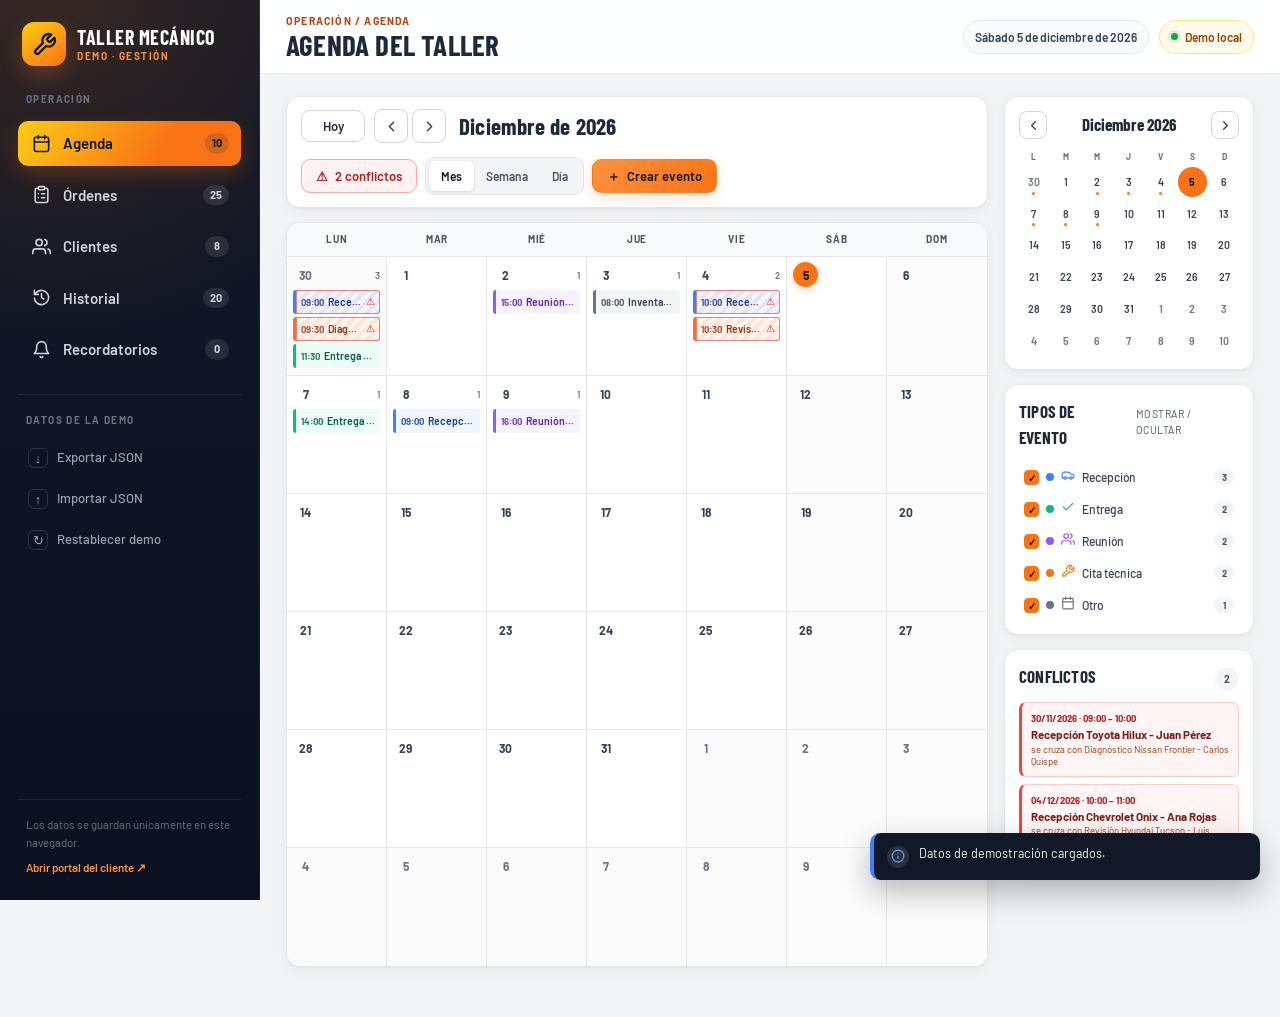
==== commit c9fddd4c: "historial de trabajo" ====
--- a/index.html
+++ b/index.html
@@ -9,9 +9,10 @@
   <link rel="preconnect" href="https://fonts.googleapis.com">
   <link rel="preconnect" href="https://fonts.gstatic.com" crossorigin>
   <link href="https://fonts.googleapis.com/css2?family=Barlow+Condensed:wght@500;600;700&family=Barlow:wght@400;500;600;700&display=swap" rel="stylesheet">
-  <link rel="stylesheet" href="css/estilos.css">
-  <link rel="stylesheet" href="css/agenda.css">
-  <link rel="stylesheet" href="css/ordenes.css">
+  <link rel="stylesheet" href="css/estilos.css?v=20">
+  <link rel="stylesheet" href="css/agenda.css?v=20">
+  <link rel="stylesheet" href="css/ordenes.css?v=20">
+  <link rel="stylesheet" href="css/historial.css?v=20">
 </head>
 <body>
   <a class="salto-contenido" href="#contenido-principal">Saltar al contenido principal</a>
@@ -47,6 +48,27 @@
           </span>
           <span class="nav-texto">Órdenes</span>
           <span class="nav-badge" id="nav-badge-ordenes">0</span>
+        </button>
+        <button type="button" class="nav-item" data-vista="clientes">
+          <span class="nav-icono">
+            <svg viewBox="0 0 24 24" fill="none" stroke="currentColor" stroke-width="2" stroke-linecap="round" stroke-linejoin="round"><path d="M17 21v-2a4 4 0 0 0-4-4H5a4 4 0 0 0-4 4v2"/><circle cx="9" cy="7" r="4"/><path d="M23 21v-2a4 4 0 0 0-3-3.87M16 3.13a4 4 0 0 1 0 7.75"/></svg>
+          </span>
+          <span class="nav-texto">Clientes</span>
+          <span class="nav-badge" id="nav-badge-clientes">0</span>
+        </button>
+        <button type="button" class="nav-item" data-vista="historial">
+          <span class="nav-icono">
+            <svg viewBox="0 0 24 24" fill="none" stroke="currentColor" stroke-width="2" stroke-linecap="round" stroke-linejoin="round"><path d="M3 3v5h5"/><path d="M3.05 13A9 9 0 1 0 6 5.3L3 8"/><path d="M12 7v5l3 2"/></svg>
+          </span>
+          <span class="nav-texto">Historial</span>
+          <span class="nav-badge" id="nav-badge-historial">0</span>
+        </button>
+        <button type="button" class="nav-item" data-vista="recordatorios">
+          <span class="nav-icono">
+            <svg viewBox="0 0 24 24" fill="none" stroke="currentColor" stroke-width="2" stroke-linecap="round" stroke-linejoin="round"><path d="M18 8A6 6 0 0 0 6 8c0 7-3 9-3 9h18s-3-2-3-9"/><path d="M13.73 21a2 2 0 0 1-3.46 0"/></svg>
+          </span>
+          <span class="nav-texto">Recordatorios</span>
+          <span class="nav-badge" id="nav-badge-recordatorios">0</span>
         </button>
       </nav>
 
@@ -248,8 +270,13 @@
 
             <div id="errores-orden" class="errores-formulario oculto" role="alert"></div>
 
+            <div id="orden-aviso-vehiculo" class="aviso-vehiculo oculto" role="status"></div>
+            <div id="orden-recomendaciones" class="panel-recomendaciones oculto"></div>
+
             <form id="form-orden" novalidate>
               <input type="hidden" id="orden-original" value="">
+              <input type="hidden" id="orden-id-cliente" value="">
+              <input type="hidden" id="orden-id-vehiculo" value="">
 
               <section class="tarjeta form-seccion" aria-labelledby="titulo-datos-generales">
                 <div class="form-seccion-cabecera">
@@ -411,9 +438,85 @@
                 </div>
               </section>
 
+              <section class="tarjeta form-seccion" aria-labelledby="titulo-trabajo">
+                <div class="form-seccion-cabecera">
+                  <span class="form-seccion-numero">05</span>
+                  <div>
+                    <h3 id="titulo-trabajo">Trabajo y seguimiento</h3>
+                    <p>Mecánico, categoría, repuestos, garantía y próximo servicio.</p>
+                  </div>
+                </div>
+                <div class="grid-campos grid-4">
+                  <div class="campo">
+                    <label for="orden-mecanico">Mecánico asignado</label>
+                    <input type="text" id="orden-mecanico" list="lista-mecanicos" maxlength="60" placeholder="Nombre del mecánico">
+                    <datalist id="lista-mecanicos"></datalist>
+                  </div>
+                  <div class="campo">
+                    <label for="orden-categoria">Categoría del trabajo</label>
+                    <select id="orden-categoria">
+                      <option value="mantenimiento">Mantenimiento</option>
+                      <option value="reparacion">Reparación</option>
+                      <option value="diagnostico">Diagnóstico</option>
+                      <option value="carroceria_pintura">Carrocería y pintura</option>
+                      <option value="electricidad">Electricidad</option>
+                      <option value="neumaticos">Neumáticos</option>
+                      <option value="otro">Otro</option>
+                    </select>
+                  </div>
+                  <div class="campo">
+                    <label for="orden-garantia-dias">Garantía (días)</label>
+                    <input type="number" id="orden-garantia-dias" min="0" step="1" inputmode="numeric" placeholder="90">
+                  </div>
+                  <div class="campo">
+                    <label for="orden-garantia-km">Garantía (km)</label>
+                    <input type="number" id="orden-garantia-km" min="0" step="1" inputmode="numeric" placeholder="5000">
+                  </div>
+                  <div class="campo">
+                    <label for="orden-proximo-fecha">Próximo servicio (fecha)</label>
+                    <input type="date" id="orden-proximo-fecha">
+                  </div>
+                  <div class="campo">
+                    <label for="orden-proximo-km">Próximo servicio (km)</label>
+                    <input type="number" id="orden-proximo-km" min="0" step="1" inputmode="numeric" placeholder="90400">
+                  </div>
+                  <div class="campo campo-span-2">
+                    <label for="orden-proximo-desc">Descripción del próximo servicio</label>
+                    <input type="text" id="orden-proximo-desc" maxlength="120" placeholder="Ej.: Cambio de aceite y filtro">
+                  </div>
+                </div>
+
+                <div class="subseccion-trabajo">
+                  <div class="subseccion-cabecera">
+                    <h4>Repuestos usados</h4>
+                    <button type="button" class="btn btn-secundario btn-sm" id="btn-agregar-repuesto">＋ Agregar repuesto</button>
+                  </div>
+                  <div class="tabla-servicios-contenedor">
+                    <table class="tabla-servicios tabla-repuestos">
+                      <thead>
+                        <tr>
+                          <th>Nombre del repuesto</th>
+                          <th class="columna-cantidad">Cantidad</th>
+                          <th class="columna-quitar"><span class="solo-lectores">Quitar</span></th>
+                        </tr>
+                      </thead>
+                      <tbody id="cuerpo-repuestos"></tbody>
+                    </table>
+                  </div>
+                </div>
+
+                <div class="subseccion-trabajo">
+                  <div class="subseccion-cabecera">
+                    <h4>Recomendaciones para la próxima visita</h4>
+                    <button type="button" class="btn btn-secundario btn-sm" id="btn-agregar-recomendacion">＋ Agregar recomendación</button>
+                  </div>
+                  <div class="lista-recomendaciones-form" id="lista-recomendaciones-form"></div>
+                </div>
+              </section>
+
               <section class="tarjeta form-seccion" aria-labelledby="titulo-estado">
                 <div class="form-seccion-cabecera">
-                  <span class="form-seccion-numero">05</span>
+                  <span class="form-seccion-numero">06</span>
                   <div>
                     <h3 id="titulo-estado">Estado del proceso</h3>
                     <p>Actualizá la etapa en la que se encuentra el vehículo.</p>
@@ -438,7 +541,7 @@
 
               <section class="tarjeta form-seccion" aria-labelledby="titulo-fotos">
                 <div class="form-seccion-cabecera">
-                  <span class="form-seccion-numero">06</span>
+                  <span class="form-seccion-numero">07</span>
                   <div>
                     <h3 id="titulo-fotos">Fotos de recepción</h3>
                     <p>Registrá el estado del vehículo al ingresar. Las imágenes se comprimen automáticamente.</p>
@@ -458,7 +561,7 @@
 
               <section class="tarjeta form-seccion" aria-labelledby="titulo-notas">
                 <div class="form-seccion-cabecera">
-                  <span class="form-seccion-numero">07</span>
+                  <span class="form-seccion-numero">08</span>
                   <div>
                     <h3 id="titulo-notas">Notas internas</h3>
                     <p>Observaciones para el equipo del taller. No se muestran en el portal del cliente.</p>
@@ -482,6 +585,175 @@
               </div>
             </form>
           </div>
+        </section>
+
+        <!-- ============================================================
+             VISTA CLIENTES Y VEHÍCULOS
+             ============================================================ -->
+        <section id="vista-clientes" class="vista oculta" aria-label="Clientes y vehículos">
+          <div id="clientes-listado">
+            <div class="seccion-cabecera">
+              <div>
+                <p class="seccion-etiqueta">Relaciones y vehículos</p>
+                <h2>Clientes</h2>
+                <p class="seccion-descripcion">Fichas de clientes, carnet de cada vehículo y todo su historial de servicios.</p>
+              </div>
+              <div class="ficha-acciones">
+                <button type="button" class="btn btn-secundario" id="btn-nuevo-vehiculo">
+                  <span aria-hidden="true">＋</span> Nuevo vehículo
+                </button>
+                <button type="button" class="btn btn-primario" id="btn-nuevo-cliente">
+                  <span aria-hidden="true">＋</span> Nuevo cliente
+                </button>
+              </div>
+            </div>
+
+            <div id="clientes-resumen" class="clientes-resumen"></div>
+
+            <div class="tarjeta barra-filtros clientes-barra">
+              <div class="campo-busqueda">
+                <span class="campo-busqueda-icono" aria-hidden="true">
+                  <svg viewBox="0 0 24 24" fill="none" stroke="currentColor" stroke-width="2" stroke-linecap="round" stroke-linejoin="round"><circle cx="11" cy="11" r="8"/><path d="m21 21-4.3-4.3"/></svg>
+                </span>
+                <label class="solo-lectores" for="buscar-clientes">Buscar clientes o vehículos</label>
+                <input type="search" id="buscar-clientes" placeholder="Buscar por nombre, NIT, celular o placa…" autocomplete="off">
+              </div>
+              <div class="selector-vista" role="group" aria-label="Ver clientes o vehículos">
+                <button type="button" class="vista-btn activo" data-modo-listado="clientes">Clientes</button>
+                <button type="button" class="vista-btn" data-modo-listado="vehiculos">Vehículos</button>
+              </div>
+              <span class="conteo-resultados" id="clientes-conteo"></span>
+            </div>
+
+            <div id="clientes-tabla" class="tarjeta tabla-contenedor"></div>
+          </div>
+
+          <div id="clientes-ficha" class="oculto"></div>
+          <div id="vehiculo-ficha" class="oculto"></div>
+        </section>
+
+        <!-- ============================================================
+             VISTA HISTORIAL GENERAL DE TRABAJOS
+             ============================================================ -->
+        <section id="vista-historial" class="vista oculta" aria-label="Historial general de trabajos">
+          <div class="seccion-cabecera">
+            <div>
+              <p class="seccion-etiqueta">Operación</p>
+              <h2>Historial general de trabajos</h2>
+              <p class="seccion-descripcion">Todas las visitas entregadas, con filtros, totales y exportación a CSV.</p>
+            </div>
+            <div class="ficha-acciones">
+              <button type="button" class="btn btn-secundario" id="btn-limpiar-historial">Limpiar filtros</button>
+              <button type="button" class="btn btn-primario" id="btn-exportar-csv-historial">
+                <span aria-hidden="true">↓</span> Exportar CSV
+              </button>
+            </div>
+          </div>
+
+          <div id="historial-estadisticas" class="historial-estadisticas" aria-label="Resumen estadístico del taller"></div>
+
+          <div class="tarjeta barra-filtros historial-filtros">
+            <div class="campo-busqueda historial-busqueda">
+              <span class="campo-busqueda-icono" aria-hidden="true">
+                <svg viewBox="0 0 24 24" fill="none" stroke="currentColor" stroke-width="2" stroke-linecap="round" stroke-linejoin="round"><circle cx="11" cy="11" r="8"/><path d="m21 21-4.3-4.3"/></svg>
+              </span>
+              <label class="solo-lectores" for="historial-buscar">Buscar por placa, cliente o ficha</label>
+              <input type="search" id="historial-buscar" placeholder="Buscar placa, cliente o N° de ficha…" autocomplete="off">
+            </div>
+            <div class="campo">
+              <label for="historial-desde">Desde</label>
+              <input type="date" id="historial-desde">
+            </div>
+            <div class="campo">
+              <label for="historial-hasta">Hasta</label>
+              <input type="date" id="historial-hasta">
+            </div>
+            <div class="campo">
+              <label for="historial-marca">Marca</label>
+              <select id="historial-marca"><option value="">Todas</option></select>
+            </div>
+            <div class="campo">
+              <label for="historial-modelo">Modelo</label>
+              <select id="historial-modelo"><option value="">Todos</option></select>
+            </div>
+            <div class="campo">
+              <label for="historial-categoria">Categoría</label>
+              <select id="historial-categoria">
+                <option value="">Todas</option>
+                <option value="mantenimiento">Mantenimiento</option>
+                <option value="reparacion">Reparación</option>
+                <option value="diagnostico">Diagnóstico</option>
+                <option value="carroceria_pintura">Carrocería y pintura</option>
+                <option value="electricidad">Electricidad</option>
+                <option value="neumaticos">Neumáticos</option>
+                <option value="otro">Otro</option>
+              </select>
+            </div>
+            <div class="campo">
+              <label for="historial-mecanico">Mecánico</label>
+              <select id="historial-mecanico"><option value="">Todos</option></select>
+            </div>
+            <div class="campo">
+              <label for="historial-pago">Forma de pago</label>
+              <select id="historial-pago">
+                <option value="">Todas</option>
+                <option value="contado">Contado</option>
+                <option value="credito">Crédito</option>
+              </select>
+            </div>
+            <div class="campo">
+              <label for="historial-servicio">Servicio específico</label>
+              <select id="historial-servicio"><option value="">Todos</option></select>
+            </div>
+          </div>
+
+          <div class="tarjeta historial-tabla-tarjeta">
+            <div class="historial-tabla-cabecera">
+              <h3>Trabajos realizados</h3>
+              <span class="conteo-resultados" id="historial-conteo">Sin registros</span>
+            </div>
+            <div class="tabla-contenedor">
+              <table class="tabla-historial" id="tabla-historial">
+                <thead>
+                  <tr>
+                    <th scope="col">Fecha</th>
+                    <th scope="col">Ficha</th>
+                    <th scope="col">Cliente</th>
+                    <th scope="col">Vehículo</th>
+                    <th scope="col">Categoría</th>
+                    <th scope="col">Mecánico</th>
+                    <th scope="col">Servicios</th>
+                    <th scope="col">Pago</th>
+                    <th scope="col" class="der">Total</th>
+                  </tr>
+                </thead>
+                <tbody id="cuerpo-historial-general"></tbody>
+              </table>
+            </div>
+            <div id="historial-vacio" class="estado-vacio oculto">
+              <h3>No hay trabajos que coincidan</h3>
+              <p>Probá ampliar el rango de fechas o limpiar los filtros.</p>
+            </div>
+            <div class="historial-pie">
+              <div id="historial-totales" class="historial-totales" aria-live="polite"></div>
+              <nav id="historial-paginacion" class="paginacion" aria-label="Paginación del historial"></nav>
+            </div>
+          </div>
+        </section>
+
+        <!-- ============================================================
+             VISTA RECORDATORIOS DE MANTENIMIENTO
+             ============================================================ -->
+        <section id="vista-recordatorios" class="vista oculta" aria-label="Recordatorios de mantenimiento">
+          <div class="seccion-cabecera">
+            <div>
+              <p class="seccion-etiqueta">Seguimiento</p>
+              <h2>Recordatorios de mantenimiento</h2>
+              <p class="seccion-descripcion">Servicios vencidos y próximos, garantías por vencer y recomendaciones pendientes.</p>
+            </div>
+            <span class="chip-recordatorios" id="recordatorios-resumen"></span>
+          </div>
+          <div id="recordatorios-panel" class="recordatorios-panel"></div>
         </section>
       </main>
     </div>
@@ -502,7 +774,23 @@
           <span class="modal-etiqueta">Agenda</span>
           <h2 id="modal-evento-titulo">Nuevo evento</h2>
         </div>
-        <button type="button" class="btn-icono" data-cerrar-modal aria-label="Cerrar">✕</button>
+        <div class="modal-cabecera-acciones">
+          <div class="modal-scroll-controles" id="evento-scroll-controles" hidden>
+            <button type="button" class="btn-icono btn-scroll" id="evento-scroll-arriba"
+              aria-label="Ir al inicio del formulario" title="Ir al inicio">
+              <span class="icono" aria-hidden="true">
+                <svg viewBox="0 0 24 24" fill="none" stroke="currentColor" stroke-width="2" stroke-linecap="round" stroke-linejoin="round"><path d="m18 15-6-6-6 6"/></svg>
+              </span>
+            </button>
+            <button type="button" class="btn-icono btn-scroll" id="evento-scroll-abajo"
+              aria-label="Ir al final del formulario" title="Ir al final">
+              <span class="icono" aria-hidden="true">
+                <svg viewBox="0 0 24 24" fill="none" stroke="currentColor" stroke-width="2" stroke-linecap="round" stroke-linejoin="round"><path d="m6 9 6 6 6-6"/></svg>
+              </span>
+            </button>
+          </div>
+          <button type="button" class="btn-icono" data-cerrar-modal aria-label="Cerrar">✕</button>
+        </div>
       </div>
       <form id="form-evento">
         <div class="modal-cuerpo">
@@ -664,6 +952,193 @@
       <div class="modal-pie">
         <button type="button" class="btn btn-secundario" data-cerrar-modal>Cerrar</button>
         <button type="button" class="btn btn-whatsapp" id="btn-enviar-whatsapp">Enviar por WhatsApp</button>
+      </div>
+    </div>
+  </div>
+
+  <!-- ============================================================
+       MODAL: CLIENTE
+       ============================================================ -->
+  <div class="modal-fondo" id="modal-cliente" role="dialog" aria-modal="true" aria-hidden="true" aria-labelledby="modal-cliente-titulo">
+    <div class="modal modal-ancho">
+      <div class="modal-cabecera">
+        <div>
+          <span class="modal-etiqueta">Clientes</span>
+          <h2 id="modal-cliente-titulo">Nuevo cliente</h2>
+        </div>
+        <button type="button" class="btn-icono" data-cerrar-modal aria-label="Cerrar">✕</button>
+      </div>
+      <form id="form-cliente" novalidate>
+        <input type="hidden" id="cli-id" value="">
+        <div class="modal-cuerpo">
+          <div class="grid-campos grid-2">
+            <div class="campo campo-span-2">
+              <label for="cli-nombre">Nombre y apellido o razón social <span class="obligatorio">*</span></label>
+              <input type="text" id="cli-nombre" maxlength="120" autocomplete="name" required>
+            </div>
+            <div class="campo">
+              <label for="cli-nit">NIT / CI</label>
+              <input type="text" id="cli-nit" maxlength="20" inputmode="numeric">
+            </div>
+            <div class="campo">
+              <label for="cli-celular">Celular <span class="obligatorio">*</span></label>
+              <input type="tel" id="cli-celular" maxlength="20" autocomplete="tel" required>
+            </div>
+            <div class="campo">
+              <label for="cli-telefono">Teléfono fijo</label>
+              <input type="tel" id="cli-telefono" maxlength="20">
+            </div>
+            <div class="campo">
+              <label for="cli-email">Email</label>
+              <input type="email" id="cli-email" maxlength="80" autocomplete="email">
+            </div>
+            <div class="campo campo-span-2">
+              <label for="cli-direccion">Dirección</label>
+              <input type="text" id="cli-direccion" maxlength="160" autocomplete="street-address">
+            </div>
+            <div class="campo campo-span-2">
+              <label for="cli-notas">Notas</label>
+              <textarea id="cli-notas" rows="3" maxlength="500" placeholder="Preferencias de contacto, condiciones de pago…"></textarea>
+            </div>
+          </div>
+        </div>
+        <div class="modal-pie">
+          <button type="button" class="btn btn-secundario" data-cerrar-modal>Cancelar</button>
+          <button type="submit" class="btn btn-primario">Guardar cliente</button>
+        </div>
+      </form>
+    </div>
+  </div>
+
+  <!-- ============================================================
+       MODAL: VEHÍCULO
+       ============================================================ -->
+  <div class="modal-fondo" id="modal-vehiculo" role="dialog" aria-modal="true" aria-hidden="true" aria-labelledby="modal-vehiculo-titulo">
+    <div class="modal modal-ancho">
+      <div class="modal-cabecera">
+        <div>
+          <span class="modal-etiqueta">Vehículos</span>
+          <h2 id="modal-vehiculo-titulo">Nuevo vehículo</h2>
+        </div>
+        <button type="button" class="btn-icono" data-cerrar-modal aria-label="Cerrar">✕</button>
+      </div>
+      <form id="form-vehiculo" novalidate>
+        <input type="hidden" id="veh-id" value="">
+        <div class="modal-cuerpo">
+          <div class="grid-campos grid-2">
+            <div class="campo campo-span-2">
+              <label for="veh-id-cliente">Dueño actual <span class="obligatorio">*</span></label>
+              <select id="veh-id-cliente" required></select>
+              <p class="ayuda-campo">Si la placa ya existe con otro cliente, se pedirá confirmación para reasignarla.</p>
+            </div>
+          </div>
+          <div class="grid-campos grid-4">
+            <div class="campo">
+              <label for="veh-placa">Placa <span class="obligatorio">*</span></label>
+              <input type="text" id="veh-placa" maxlength="12" class="campo-placa" required>
+            </div>
+            <div class="campo">
+              <label for="veh-marca">Marca <span class="obligatorio">*</span></label>
+              <input type="text" id="veh-marca" maxlength="40" required>
+            </div>
+            <div class="campo">
+              <label for="veh-modelo">Modelo <span class="obligatorio">*</span></label>
+              <input type="text" id="veh-modelo" maxlength="40" required>
+            </div>
+            <div class="campo">
+              <label for="veh-tipo">Tipo</label>
+              <select id="veh-tipo">
+                <option value="Sedán">Sedán</option>
+                <option value="Hatchback">Hatchback</option>
+                <option value="SUV">SUV</option>
+                <option value="Camioneta">Camioneta</option>
+                <option value="Furgoneta">Furgoneta</option>
+                <option value="Camión">Camión</option>
+                <option value="Motocicleta">Motocicleta</option>
+                <option value="Otro">Otro</option>
+              </select>
+            </div>
+            <div class="campo">
+              <label for="veh-anio">Año</label>
+              <input type="number" id="veh-anio" min="1950" max="2100" step="1" inputmode="numeric">
+            </div>
+            <div class="campo">
+              <label for="veh-color">Color</label>
+              <input type="text" id="veh-color" maxlength="30">
+            </div>
+            <div class="campo">
+              <label for="veh-kilometraje">Kilometraje actual</label>
+              <input type="number" id="veh-kilometraje" min="0" step="1" inputmode="numeric">
+            </div>
+            <div class="campo">
+              <label for="veh-bateria">Batería</label>
+              <input type="text" id="veh-bateria" maxlength="80" placeholder="Marca, amperaje y estado">
+            </div>
+            <div class="campo campo-span-2">
+              <label for="veh-motor">N° de motor</label>
+              <input type="text" id="veh-motor" maxlength="40">
+            </div>
+            <div class="campo campo-span-2">
+              <label for="veh-vin">VIN / chasis</label>
+              <input type="text" id="veh-vin" maxlength="40">
+            </div>
+            <div class="campo campo-span-4">
+              <label for="veh-notas">Notas</label>
+              <textarea id="veh-notas" rows="2" maxlength="500"></textarea>
+            </div>
+          </div>
+        </div>
+        <div class="modal-pie">
+          <button type="button" class="btn btn-secundario" data-cerrar-modal>Cancelar</button>
+          <button type="submit" class="btn btn-primario">Guardar vehículo</button>
+        </div>
+      </form>
+    </div>
+  </div>
+
+  <!-- ============================================================
+       MODAL: HISTORIAL RÁPIDO DEL VEHÍCULO
+       ============================================================ -->
+  <div class="modal-fondo" id="modal-historial-rapido" role="dialog" aria-modal="true" aria-hidden="true" aria-labelledby="modal-historial-rapido-titulo">
+    <div class="modal modal-ancho">
+      <div class="modal-cabecera">
+        <div>
+          <span class="modal-etiqueta">Vehículo conocido</span>
+          <h2 id="modal-historial-rapido-titulo">Historial del vehículo</h2>
+        </div>
+        <button type="button" class="btn-icono" data-cerrar-modal aria-label="Cerrar">✕</button>
+      </div>
+      <div class="modal-cuerpo" id="historial-rapido-contenido"></div>
+      <div class="modal-pie">
+        <button type="button" class="btn btn-secundario" data-cerrar-modal>Cerrar</button>
+        <button type="button" class="btn btn-primario" id="btn-historial-completo">Ver carnet completo</button>
+      </div>
+    </div>
+  </div>
+
+  <!-- ============================================================
+       MODAL: RECORDATORIO POR WHATSAPP
+       ============================================================ -->
+  <div class="modal-fondo" id="modal-recordatorio" role="dialog" aria-modal="true" aria-hidden="true" aria-labelledby="modal-recordatorio-titulo">
+    <div class="modal">
+      <div class="modal-cabecera">
+        <div>
+          <span class="modal-etiqueta">Seguimiento</span>
+          <h2 id="modal-recordatorio-titulo">Enviar recordatorio</h2>
+        </div>
+        <button type="button" class="btn-icono" data-cerrar-modal aria-label="Cerrar">✕</button>
+      </div>
+      <div class="modal-cuerpo">
+        <p class="texto-suave" id="recordatorio-destino"></p>
+        <div class="campo">
+          <label for="recordatorio-mensaje">Mensaje de WhatsApp</label>
+          <textarea id="recordatorio-mensaje" rows="6" maxlength="800"></textarea>
+          <p class="ayuda-campo">Podés editar el mensaje antes de abrir WhatsApp.</p>
+        </div>
+      </div>
+      <div class="modal-pie">
+        <button type="button" class="btn btn-secundario" data-cerrar-modal>Cancelar</button>
+        <button type="button" class="btn btn-primario" id="btn-enviar-recordatorio">Abrir WhatsApp</button>
       </div>
     </div>
   </div>
@@ -706,12 +1181,19 @@
     </div>
   </div>
 
-  <script src="js/utilidades.js"></script>
-  <script src="js/almacen.js"></script>
-  <script src="js/datos-demo.js"></script>
-  <script src="js/agenda.js"></script>
-  <script src="js/ordenes.js"></script>
-  <script src="js/whatsapp.js"></script>
+  <!-- Sugerencias del formulario de órdenes (clientes y vehículos) -->
+  <div id="autocompletar-orden" class="autocompletar-panel oculto" role="listbox" aria-label="Sugerencias de clientes y vehículos"></div>
+  <datalist id="lista-servicios"></datalist>
+
+  <script src="js/utilidades.js?v=20"></script>
+  <script src="js/almacen.js?v=20"></script>
+  <script src="js/datos-demo.js?v=20"></script>
+  <script src="js/historial.js?v=20"></script>
+  <script src="js/recordatorios.js?v=20"></script>
+  <script src="js/clientes.js?v=20"></script>
+  <script src="js/agenda.js?v=20"></script>
+  <script src="js/ordenes.js?v=20"></script>
+  <script src="js/whatsapp.js?v=20"></script>
   <script>
     /* =========================================================
        ARRANQUE DE LA APLICACIÓN INTERNA
@@ -722,16 +1204,28 @@
 
       const titulos = {
         agenda: { titulo: 'Agenda del taller', miga: 'Operación / Agenda' },
-        ordenes: { titulo: 'Órdenes de trabajo', miga: 'Operación / Órdenes de trabajo' }
+        ordenes: { titulo: 'Órdenes de trabajo', miga: 'Operación / Órdenes de trabajo' },
+        clientes: { titulo: 'Clientes y vehículos', miga: 'Relaciones / Clientes' },
+        historial: { titulo: 'Historial de trabajos', miga: 'Operación / Historial' },
+        recordatorios: { titulo: 'Recordatorios de mantenimiento', miga: 'Seguimiento / Recordatorios' }
       };
 
       function actualizarContadoresApp() {
         const eventos = Almacen.obtenerEventos();
         const ordenes = Almacen.obtenerOrdenes();
+        const clientes = Almacen.obtenerClientes();
         const badgeEventos = document.getElementById('nav-badge-eventos');
         const badgeOrdenes = document.getElementById('nav-badge-ordenes');
+        const badgeClientes = document.getElementById('nav-badge-clientes');
+        const badgeHistorial = document.getElementById('nav-badge-historial');
+        const badgeRecordatorios = document.getElementById('nav-badge-recordatorios');
         if (badgeEventos) badgeEventos.textContent = String(eventos.length);
         if (badgeOrdenes) badgeOrdenes.textContent = String(ordenes.length);
+        if (badgeClientes) badgeClientes.textContent = String(clientes.length);
+        if (badgeHistorial) badgeHistorial.textContent = String(Almacen.obtenerHistorial().length);
+        if (badgeRecordatorios) {
+          badgeRecordatorios.textContent = String(window.Recordatorios ? Recordatorios.contar() : 0);
+        }
       }
 
       function cerrarMenuMovil() {
@@ -755,6 +1249,15 @@
         if (nombre === 'agenda' && window.Agenda && typeof Agenda.recargar === 'function') {
           Agenda.recargar();
         }
+        if (nombre === 'clientes' && window.Clientes && typeof Clientes.mostrarListado === 'function') {
+          Clientes.mostrarListado();
+        }
+        if (nombre === 'historial' && window.Historial && typeof Historial.mostrarGeneral === 'function') {
+          Historial.mostrarGeneral();
+        }
+        if (nombre === 'recordatorios' && window.Recordatorios && typeof Recordatorios.mostrar === 'function') {
+          Recordatorios.mostrar();
+        }
         cerrarMenuMovil();
         window.scrollTo({ top: 0, behavior: 'smooth' });
       }
@@ -768,6 +1271,9 @@
       window.recargarAplicacion = () => {
         if (window.Agenda) Agenda.recargar();
         if (window.Ordenes) Ordenes.recargar();
+        if (window.Clientes) Clientes.recargar();
+        if (window.Historial && typeof Historial.recargarGeneral === 'function') Historial.recargarGeneral();
+        if (window.Recordatorios) Recordatorios.recargar();
         actualizarContadoresApp();
       };
 
@@ -855,6 +1361,9 @@
 
       if (window.Agenda) Agenda.iniciar();
       if (window.Ordenes) Ordenes.iniciar();
+      if (window.Clientes) Clientes.iniciar();
+      if (window.Historial && typeof Historial.iniciarGeneral === 'function') Historial.iniciarGeneral();
+      if (window.Recordatorios) Recordatorios.iniciar();
       mostrarVista('agenda');
     });
   </script>
--- a/css/estilos.css
+++ b/css/estilos.css
@@ -10,14 +10,15 @@
   --carbon-700: #374151;
   --carbon-600: #4B5563;
   --gris-500: #6B7280;
-  --gris-400: #9CA3AF;
+  /* Tono para texto secundario: se oscureció para cumplir contraste AA. */
+  --gris-400: #6B7280;
   --gris-300: #D1D5DB;
   --gris-200: #E5E7EB;
   --gris-100: #F3F4F6;
   --gris-50: #F9FAFB;
   --blanco: #FFFFFF;
   --naranja: #F97316;
-  --naranja-oscuro: #EA580C;
+  --naranja-oscuro: #C2410C;
   --naranja-claro: #FFF7ED;
   --amarillo: #FACC15;
   --verde: #16A34A;
@@ -26,7 +27,7 @@
   --rojo-claro: #FEF2F2;
   --azul: #2563EB;
   --texto: #1F2937;
-  --texto-suave: #6B7280;
+  --texto-suave: #4B5563;
   --borde: #E5E7EB;
   --sombra-suave: 0 1px 2px rgba(17, 24, 39, 0.04), 0 4px 14px rgba(17, 24, 39, 0.05);
   --sombra-media: 0 8px 30px rgba(17, 24, 39, 0.12);
@@ -416,7 +417,7 @@
 }
 
 .topbar-miga {
-  color: var(--naranja-oscuro);
+  color: #C2410C;
   font-size: 10.5px;
   font-weight: 700;
   letter-spacing: 1.2px;
@@ -523,7 +524,7 @@
 }
 
 .seccion-etiqueta {
-  color: var(--naranja-oscuro);
+  color: #C2410C;
   font-size: 10.5px;
   font-weight: 700;
   letter-spacing: 1.3px;
@@ -541,7 +542,7 @@
 
 .seccion-descripcion {
   margin-top: 5px;
-  color: var(--texto-suave);
+  color: #4B5563;
   font-size: 13.5px;
 }
 
@@ -617,13 +618,13 @@
 }
 
 .btn-whatsapp {
-  background: #16A34A;
+  background: #15803D;
   color: #fff;
-  box-shadow: 0 4px 12px rgba(22, 163, 74, 0.2);
+  box-shadow: 0 4px 12px rgba(21, 128, 61, 0.22);
 }
 
 .btn-whatsapp:hover {
-  background: #15803D;
+  background: #166534;
   color: #fff;
   transform: translateY(-1px);
 }
@@ -1029,6 +1030,7 @@
 
 .modal-cabecera {
   display: flex;
+  flex: 0 0 auto;
   align-items: flex-start;
   justify-content: space-between;
   gap: 14px;
@@ -1036,6 +1038,43 @@
   border-bottom: 1px solid var(--borde);
 }
 
+.modal-cabecera-acciones {
+  display: flex;
+  flex: 0 0 auto;
+  align-items: center;
+  gap: 8px;
+}
+
+.modal-scroll-controles {
+  display: flex;
+  gap: 4px;
+}
+
+.modal-scroll-controles[hidden] {
+  display: none;
+}
+
+.btn-scroll {
+  width: 32px;
+  height: 32px;
+}
+
+.btn-scroll .icono svg {
+  width: 16px;
+  height: 16px;
+}
+
+.btn-scroll:disabled {
+  opacity: 0.35;
+  cursor: not-allowed;
+}
+
+.btn-scroll:disabled:hover {
+  background: #fff;
+  border-color: var(--gris-300);
+  color: var(--carbon-700);
+}
+
 .modal-cabecera h2 {
   margin-top: 2px;
   font-size: 25px;
@@ -1064,8 +1103,46 @@
   overflow-y: auto;
 }
 
+/* El formulario de evento ocupa el alto disponible: el cuerpo se
+   desplaza y el pie con "Guardar evento" queda siempre visible. */
+#form-evento {
+  display: flex;
+  flex: 1 1 auto;
+  flex-direction: column;
+  min-height: 0;
+}
+
+#form-evento .modal-cuerpo {
+  flex: 1 1 auto;
+  min-height: 0;
+  overflow-y: auto;
+  overscroll-behavior: contain;
+  scrollbar-width: thin;
+  scrollbar-color: var(--gris-300) transparent;
+}
+
+#form-evento .modal-cuerpo::-webkit-scrollbar {
+  width: 9px;
+}
+
+#form-evento .modal-cuerpo::-webkit-scrollbar-track {
+  background: var(--gris-50);
+  border-radius: 8px;
+}
+
+#form-evento .modal-cuerpo::-webkit-scrollbar-thumb {
+  border: 2px solid var(--gris-50);
+  border-radius: 8px;
+  background: var(--gris-300);
+}
+
+#form-evento .modal-cuerpo::-webkit-scrollbar-thumb:hover {
+  background: #9CA3AF;
+}
+
 .modal-pie {
   display: flex;
+  flex: 0 0 auto;
   align-items: center;
   justify-content: flex-end;
   gap: 9px;
--- a/css/agenda.css
+++ b/css/agenda.css
@@ -224,6 +224,8 @@
   gap: 4px;
   width: 100%;
   min-width: 0;
+  /* Área táctil mínima recomendada por WCAG 2.2. */
+  min-height: 24px;
   padding: 2px 5px;
   overflow: hidden;
   border: 0;
@@ -580,7 +582,7 @@
 }
 
 .mini-dia.fuera {
-  color: var(--gris-300);
+  color: #6B7280;
 }
 
 .mini-dia.hoy {
@@ -1261,9 +1263,19 @@
 
   .evento-pildora {
     justify-content: center;
-    height: 7px;
+    height: 24px;
+    min-height: 24px;
     padding: 0;
     border: 0;
+    border-radius: 6px;
+    background: transparent;
+  }
+
+  /* Barra visual fina, pero con área táctil de 24 px. */
+  .evento-pildora::before {
+    content: '';
+    width: 100%;
+    height: 7px;
     border-radius: 10px;
     background: var(--evento-color);
   }
@@ -1274,6 +1286,10 @@
   }
 
   .evento-pildora.en-conflicto {
+    box-shadow: none;
+  }
+
+  .evento-pildora.en-conflicto::before {
     box-shadow: 0 0 0 2px #FCA5A5;
   }
 
--- a/css/ordenes.css
+++ b/css/ordenes.css
@@ -95,7 +95,7 @@
 .estadistica-datos small {
   margin-top: 2px;
   overflow: hidden;
-  color: var(--gris-400);
+  color: #6B7280;
   font-size: 10px;
   text-overflow: ellipsis;
   white-space: nowrap;
@@ -222,7 +222,7 @@
   padding: 0;
   border: 0;
   background: transparent;
-  color: var(--naranja-oscuro);
+  color: #C2410C;
   font-family: 'Barlow Condensed', sans-serif;
   font-size: 16px;
   font-weight: 700;
@@ -247,7 +247,7 @@
 .celda-sub {
   display: block;
   margin-top: 1px;
-  color: var(--gris-400);
+  color: #6B7280;
   font-size: 10.5px;
   white-space: nowrap;
 }
@@ -1107,6 +1107,41 @@
   font-size: 10.5px;
 }
 
+.impreso-recomendaciones {
+  margin-top: 8px;
+  padding-top: 7px;
+  border-top: 1px solid #E5E7EB;
+}
+
+.impreso-recomendaciones > span {
+  display: block;
+  margin-bottom: 3px;
+  color: #6B7280;
+  font-size: 8.5px;
+  font-weight: 700;
+  letter-spacing: 0.5px;
+  text-transform: uppercase;
+}
+
+.impreso-recomendaciones ul {
+  margin: 0;
+  padding-left: 16px;
+  color: #374151;
+  font-size: 10.5px;
+}
+
+.impreso-urgencia {
+  display: inline-block;
+  margin-left: 4px;
+  padding: 0 4px;
+  border: 1px solid #D1D5DB;
+  border-radius: 3px;
+  color: #6B7280;
+  font-size: 8px;
+  font-weight: 700;
+  text-transform: uppercase;
+}
+
 .impreso-fotos {
   display: grid;
   grid-template-columns: repeat(4, minmax(0, 1fr));
--- a/css/historial.css
+++ b/css/historial.css
@@ -0,0 +1,2208 @@
+/* =========================================================
+   HISTORIAL, CLIENTES Y VEHÍCULOS
+   Listados, fichas, línea de tiempo, gráfico de kilometraje,
+   recordatorios y hoja de impresión del carnet.
+   ========================================================= */
+
+/* =========================================================
+   LISTADO DE CLIENTES Y VEHÍCULOS
+   ========================================================= */
+.clientes-resumen {
+  display: grid;
+  grid-template-columns: repeat(4, minmax(0, 1fr));
+  gap: 12px;
+  margin-bottom: 16px;
+}
+
+.clientes-resumen .estadistica {
+  cursor: default;
+}
+
+.clientes-barra {
+  flex-wrap: wrap;
+}
+
+.clientes-barra .selector-vista {
+  align-self: flex-end;
+  margin-bottom: 2px;
+}
+
+.tabla-clientes {
+  width: 100%;
+  min-width: 980px;
+  border-collapse: collapse;
+}
+
+.tabla-clientes th {
+  padding: 10px 12px;
+  border-bottom: 1px solid var(--borde);
+  background: var(--gris-50);
+  color: var(--texto-suave);
+  font-size: 10px;
+  font-weight: 700;
+  letter-spacing: 0.6px;
+  text-align: left;
+  text-transform: uppercase;
+  white-space: nowrap;
+}
+
+.tabla-clientes th:first-child {
+  padding-left: 18px;
+}
+
+.tabla-clientes td {
+  padding: 12px;
+  border-bottom: 1px solid var(--gris-100);
+  vertical-align: middle;
+}
+
+.tabla-clientes td:first-child {
+  padding-left: 18px;
+}
+
+.tabla-clientes tbody tr {
+  cursor: pointer;
+  transition: background var(--transicion);
+}
+
+.tabla-clientes tbody tr:hover {
+  background: #FFFBEB;
+}
+
+.tabla-clientes tbody tr:last-child td {
+  border-bottom: 0;
+}
+
+.th-orden {
+  display: inline-flex;
+  align-items: center;
+  gap: 4px;
+  padding: 0;
+  border: 0;
+  background: transparent;
+  color: inherit;
+  font: inherit;
+  letter-spacing: inherit;
+  text-transform: inherit;
+  cursor: pointer;
+}
+
+.th-orden:hover {
+  color: var(--naranja-oscuro);
+}
+
+.th-orden span {
+  color: var(--gris-400);
+  font-size: 10px;
+}
+
+.columna-numero {
+  color: var(--carbon-800);
+  font-size: 12.5px;
+  font-weight: 600;
+  text-align: center;
+  white-space: nowrap;
+}
+
+.ficha-etiquetas {
+  display: flex;
+  align-items: center;
+  gap: 4px;
+  flex-wrap: wrap;
+}
+
+.etiqueta-frecuente { background: #D1FAE5; color: #047857; }
+.etiqueta-nuevo { background: #DBEAFE; color: #1D4ED8; }
+.etiqueta-inactivo { background: #FEE2E2; color: #B91C1C; }
+.etiqueta-neutra { background: var(--gris-100); color: var(--gris-500); }
+
+/* =========================================================
+   FICHA DEL CLIENTE Y DEL VEHÍCULO
+   ========================================================= */
+.ficha-cabecera {
+  display: flex;
+  align-items: flex-start;
+  gap: 13px;
+  flex-wrap: wrap;
+  margin-bottom: 16px;
+}
+
+.ficha-cabecera-texto {
+  flex: 1;
+  min-width: 220px;
+}
+
+.ficha-cabecera h2 {
+  display: flex;
+  align-items: center;
+  gap: 10px;
+  flex-wrap: wrap;
+  margin: 2px 0 4px;
+  font-size: 28px;
+  font-weight: 700;
+  line-height: 1.1;
+  text-transform: uppercase;
+}
+
+.ficha-subtitulo {
+  color: #4B5563;
+  font-size: 12.5px;
+}
+
+.ficha-acciones {
+  display: flex;
+  align-items: center;
+  gap: 8px;
+  flex-wrap: wrap;
+}
+
+.ficha-acciones .icono svg {
+  width: 15px;
+  height: 15px;
+}
+
+.ficha-resumen {
+  display: grid;
+  grid-template-columns: repeat(4, minmax(0, 1fr));
+  gap: 12px;
+  margin-bottom: 16px;
+}
+
+.ficha-resumen-item {
+  display: flex;
+  align-items: center;
+  gap: 11px;
+  padding: 13px 15px;
+}
+
+.ficha-resumen-icono {
+  display: grid;
+  place-items: center;
+  flex: 0 0 38px;
+  width: 38px;
+  height: 38px;
+  border-radius: 10px;
+  background: var(--naranja-claro);
+  color: var(--naranja-oscuro);
+}
+
+.ficha-resumen-icono svg {
+  width: 19px;
+  height: 19px;
+}
+
+.ficha-resumen-datos {
+  display: flex;
+  flex-direction: column;
+  min-width: 0;
+}
+
+.ficha-resumen-datos strong {
+  color: var(--carbon-900);
+  font-size: 17px;
+  font-weight: 700;
+  line-height: 1.15;
+}
+
+.ficha-resumen-datos > span {
+  color: var(--carbon-700);
+  font-size: 11px;
+  font-weight: 700;
+  text-transform: uppercase;
+}
+
+.ficha-resumen-datos small {
+  color: #6B7280;
+  font-size: 10px;
+}
+
+.ficha-grid {
+  display: grid;
+  grid-template-columns: minmax(0, 0.95fr) minmax(0, 1.25fr);
+  gap: 14px;
+  margin-bottom: 14px;
+}
+
+.ficha-datos,
+.ficha-vehiculos,
+.ficha-grafico,
+.ficha-mantenimiento,
+.ficha-timeline {
+  padding: 18px 20px 20px;
+}
+
+.ficha-datos {
+  display: flex;
+  flex-direction: column;
+}
+
+.lista-datos {
+  display: grid;
+  grid-template-columns: repeat(2, minmax(0, 1fr));
+  gap: 10px 16px;
+  margin: 0;
+}
+
+.dato {
+  min-width: 0;
+}
+
+.dato-ancho {
+  grid-column: 1 / -1;
+}
+
+.dato dt {
+  color: #6B7280;
+  font-size: 9.5px;
+  font-weight: 700;
+  letter-spacing: 0.5px;
+  text-transform: uppercase;
+}
+
+.dato dd {
+  margin: 2px 0 0;
+  color: var(--carbon-800);
+  font-size: 12.5px;
+  font-weight: 600;
+  overflow-wrap: anywhere;
+}
+
+.ficha-datos-pie {
+  margin-top: auto;
+  padding-top: 14px;
+}
+
+.vehiculos-grid {
+  display: grid;
+  grid-template-columns: repeat(2, minmax(0, 1fr));
+  gap: 10px;
+}
+
+.vehiculo-card {
+  display: flex;
+  flex-direction: column;
+  gap: 5px;
+  padding: 13px 14px;
+  border: 1px solid var(--borde);
+  text-align: left;
+  transition: border-color var(--transicion), box-shadow var(--transicion), transform var(--transicion);
+}
+
+.vehiculo-card:hover {
+  border-color: #FDBA74;
+  box-shadow: 0 8px 20px rgba(17, 24, 39, 0.09);
+  transform: translateY(-1px);
+}
+
+.vehiculo-card-superior {
+  display: flex;
+  align-items: center;
+  justify-content: space-between;
+  gap: 8px;
+}
+
+.vehiculo-card-visitas {
+  color: var(--texto-suave);
+  font-size: 10.5px;
+  font-weight: 600;
+  white-space: nowrap;
+}
+
+.vehiculo-card-nombre {
+  color: var(--carbon-900);
+  font-size: 15px;
+  font-weight: 700;
+}
+
+.vehiculo-card-detalle,
+.vehiculo-card-km {
+  color: var(--texto-suave);
+  font-size: 11.5px;
+}
+
+.vehiculo-card-pie {
+  display: flex;
+  align-items: center;
+  justify-content: space-between;
+  gap: 8px;
+  margin-top: 4px;
+  padding-top: 7px;
+  border-top: 1px solid var(--gris-100);
+  color: #6B7280;
+  font-size: 10px;
+}
+
+.vehiculo-card-enlace {
+  color: #C2410C;
+  font-weight: 700;
+  white-space: nowrap;
+}
+
+.vehiculos-vacio {
+  grid-column: 1 / -1;
+  padding: 18px;
+  border: 1px dashed var(--gris-300);
+  border-radius: var(--radio-sm);
+  color: var(--texto-suave);
+  font-size: 12px;
+  text-align: center;
+}
+
+.vehiculos-vacio p {
+  margin-bottom: 10px;
+}
+
+.btn-bloque {
+  width: 100%;
+  margin-top: 10px;
+}
+
+.placa-chip-grande {
+  padding: 5px 10px;
+  font-size: 14px;
+  letter-spacing: 1.4px;
+}
+
+.enlace-texto {
+  padding: 0;
+  border: 0;
+  background: transparent;
+  color: #C2410C;
+  font: inherit;
+  font-weight: 700;
+  text-align: left;
+}
+
+.enlace-texto:hover {
+  text-decoration: underline;
+}
+
+/* =========================================================
+   LÍNEA DE TIEMPO
+   ========================================================= */
+.ficha-timeline {
+  margin-bottom: 16px;
+}
+
+.linea-tiempo {
+  position: relative;
+  display: flex;
+  flex-direction: column;
+  gap: 12px;
+  padding-left: 24px;
+}
+
+.linea-tiempo::before {
+  content: '';
+  position: absolute;
+  top: 6px;
+  bottom: 6px;
+  left: 7px;
+  width: 2px;
+  background: var(--gris-200);
+}
+
+.linea-tiempo-item {
+  position: relative;
+}
+
+.linea-tiempo-punto {
+  position: absolute;
+  top: 18px;
+  left: -23px;
+  z-index: 1;
+  width: 12px;
+  height: 12px;
+  border: 3px solid var(--blanco);
+  border-radius: 50%;
+  background: var(--naranja);
+  box-shadow: 0 0 0 1px #FDBA74;
+}
+
+.linea-tiempo-tarjeta {
+  padding: 14px 16px;
+  border: 1px solid var(--borde);
+  border-radius: var(--radio-sm);
+  background: var(--gris-50);
+}
+
+.linea-cabecera {
+  display: flex;
+  align-items: flex-start;
+  justify-content: space-between;
+  gap: 12px;
+  flex-wrap: wrap;
+}
+
+.linea-cabecera-texto {
+  display: flex;
+  flex-direction: column;
+  gap: 1px;
+}
+
+.linea-fecha {
+  color: var(--carbon-900);
+  font-size: 13.5px;
+  font-weight: 700;
+}
+
+.linea-sub {
+  color: var(--gris-400);
+  font-size: 10.5px;
+}
+
+.linea-badges {
+  display: flex;
+  align-items: center;
+  gap: 5px;
+  flex-wrap: wrap;
+}
+
+.linea-vehiculo {
+  margin: 5px 0 0;
+  color: var(--carbon-700);
+  font-size: 11.5px;
+  font-weight: 600;
+}
+
+.linea-datos {
+  display: grid;
+  grid-template-columns: repeat(4, minmax(0, 1fr));
+  gap: 6px 14px;
+  margin-top: 9px;
+  padding: 8px 0;
+  border-top: 1px solid var(--gris-200);
+  border-bottom: 1px solid var(--gris-200);
+}
+
+.linea-datos p {
+  display: flex;
+  flex-direction: column;
+  margin: 0;
+}
+
+.linea-datos span {
+  color: var(--gris-400);
+  font-size: 8.5px;
+  font-weight: 700;
+  letter-spacing: 0.4px;
+  text-transform: uppercase;
+}
+
+.linea-datos strong {
+  color: var(--carbon-800);
+  font-size: 11.5px;
+  font-weight: 600;
+}
+
+.linea-etiqueta {
+  display: block;
+  margin-bottom: 3px;
+  color: #4B5563;
+  font-size: 8.5px;
+  font-weight: 700;
+  letter-spacing: 0.5px;
+  text-transform: uppercase;
+}
+
+.linea-servicios-contenedor {
+  margin-top: 8px;
+}
+
+.linea-servicios {
+  display: flex;
+  flex-direction: column;
+  gap: 3px;
+  margin: 0;
+  padding: 0;
+  list-style: none;
+}
+
+.linea-servicios li {
+  display: flex;
+  align-items: baseline;
+  justify-content: space-between;
+  gap: 12px;
+  color: var(--carbon-800);
+  font-size: 12px;
+}
+
+.linea-servicios li strong {
+  color: var(--carbon-900);
+  font-size: 11.5px;
+  white-space: nowrap;
+}
+
+.linea-sin-datos {
+  color: var(--texto-suave);
+  font-style: italic;
+}
+
+.linea-repuestos {
+  margin-top: 7px;
+}
+
+.linea-repuestos ul {
+  display: flex;
+  flex-wrap: wrap;
+  gap: 4px 14px;
+  margin: 0;
+  padding: 0;
+  list-style: none;
+  color: var(--texto-suave);
+  font-size: 11px;
+}
+
+.linea-repuestos li span {
+  color: var(--gris-400);
+}
+
+.linea-pie {
+  display: flex;
+  align-items: center;
+  justify-content: space-between;
+  gap: 12px;
+  flex-wrap: wrap;
+  margin-top: 10px;
+  padding-top: 9px;
+  border-top: 1px solid var(--gris-200);
+}
+
+.linea-total {
+  display: flex;
+  align-items: baseline;
+  gap: 7px;
+}
+
+.linea-total span {
+  color: var(--gris-400);
+  font-size: 9px;
+  font-weight: 700;
+  text-transform: uppercase;
+}
+
+.linea-total strong {
+  color: var(--carbon-900);
+  font-size: 15px;
+  font-weight: 700;
+}
+
+.linea-condiciones {
+  display: flex;
+  flex-direction: column;
+  gap: 1px;
+  flex: 1;
+  min-width: 180px;
+  color: var(--texto-suave);
+  font-size: 10.5px;
+}
+
+.linea-recomendaciones {
+  margin-top: 8px;
+  padding: 8px 10px;
+  border-radius: 7px;
+  background: #FFFBEB;
+}
+
+.linea-recomendaciones ul {
+  display: flex;
+  flex-direction: column;
+  gap: 4px;
+  margin: 0;
+  padding: 0;
+  list-style: none;
+}
+
+.linea-recomendaciones li {
+  display: flex;
+  align-items: center;
+  gap: 7px;
+  color: var(--carbon-700);
+  font-size: 11px;
+}
+
+.texto-atendida {
+  color: var(--verde);
+  font-size: 10px;
+  font-weight: 700;
+}
+
+.linea-fotos {
+  display: flex;
+  gap: 7px;
+  margin-top: 9px;
+}
+
+.linea-foto {
+  width: 62px;
+  height: 48px;
+  padding: 0;
+  border: 1px solid var(--gris-300);
+  border-radius: 6px;
+  overflow: hidden;
+  background: var(--gris-100);
+  cursor: zoom-in;
+}
+
+.linea-foto img {
+  width: 100%;
+  height: 100%;
+  object-fit: cover;
+  transition: transform var(--transicion);
+}
+
+.linea-foto:hover img {
+  transform: scale(1.08);
+}
+
+.linea-tiempo-vacia {
+  display: flex;
+  flex-direction: column;
+  align-items: center;
+  gap: 6px;
+  padding: 28px 16px;
+  color: var(--texto-suave);
+  font-size: 12px;
+  text-align: center;
+}
+
+.linea-tiempo-vacia-icono svg {
+  width: 30px;
+  height: 30px;
+  color: var(--gris-300);
+}
+
+.timeline-mas {
+  display: flex;
+  justify-content: center;
+  margin-top: 12px;
+}
+
+/* Badges de categoría, urgencia y garantía */
+.badge-categoria { background: var(--gris-100); color: var(--carbon-700); }
+.badge-categoria-mantenimiento { background: #DBEAFE; color: #1D4ED8; }
+.badge-categoria-reparacion { background: #FFEDD5; color: #C2410C; }
+.badge-categoria-diagnostico { background: #EDE9FE; color: #6D28D9; }
+.badge-categoria-carroceria_pintura { background: #FCE7F3; color: #BE185D; }
+.badge-categoria-electricidad { background: #FEF9C3; color: #A16207; }
+.badge-categoria-neumaticos { background: #E5E7EB; color: #374151; }
+
+.badge-urgencia-alta { background: #FEE2E2; color: #B91C1C; }
+.badge-urgencia-media { background: #FEF3C7; color: #B45309; }
+.badge-urgencia-baja { background: #DBEAFE; color: #1D4ED8; }
+
+.badge-garantia-vigente { background: #D1FAE5; color: #047857; }
+.badge-garantia-por-vencer { background: #FEF3C7; color: #B45309; }
+.badge-garantia-vencida { background: #FEE2E2; color: #B91C1C; }
+
+/* =========================================================
+   GRÁFICO DE KILOMETRAJE
+   ========================================================= */
+.ficha-grafico {
+  min-width: 0;
+}
+
+.grafico-kilometraje {
+  width: 100%;
+  overflow: hidden;
+}
+
+.grafico-kilometraje svg {
+  display: block;
+  width: 100%;
+  height: auto;
+}
+
+.grafico-texto {
+  fill: #9CA3AF;
+  font-family: 'Barlow', sans-serif;
+  font-size: 10px;
+  font-weight: 600;
+}
+
+.grafico-vacio {
+  display: flex;
+  flex-direction: column;
+  align-items: center;
+  justify-content: center;
+  gap: 8px;
+  min-height: 180px;
+  padding: 20px;
+  color: var(--texto-suave);
+  font-size: 12px;
+  text-align: center;
+}
+
+.grafico-vacio svg {
+  width: 30px;
+  height: 30px;
+  color: var(--gris-300);
+}
+
+/* =========================================================
+   ESTADO DE MANTENIMIENTO
+   ========================================================= */
+.mantenimiento-panel {
+  display: grid;
+  grid-template-columns: minmax(0, 0.8fr) minmax(0, 1.2fr);
+  gap: 14px 22px;
+  padding: 15px 17px;
+  border: 1px solid var(--borde);
+  border-left: 4px solid var(--gris-300);
+  border-radius: var(--radio-sm);
+  background: var(--gris-50);
+}
+
+.mantenimiento-panel.mantenimiento-vencido { border-left-color: var(--rojo); background: #FEF2F2; }
+.mantenimiento-panel.mantenimiento-proximo { border-left-color: var(--amarillo); background: #FEFCE8; }
+.mantenimiento-panel.mantenimiento-aldia { border-left-color: var(--verde); background: #F0FDF4; }
+
+.mantenimiento-estado {
+  display: flex;
+  align-items: center;
+  gap: 9px;
+}
+
+.mantenimiento-punto {
+  width: 11px;
+  height: 11px;
+  border-radius: 50%;
+  background: #9CA3AF;
+  box-shadow: 0 0 0 4px rgba(107, 114, 128, 0.14);
+}
+
+.mantenimiento-vencido .mantenimiento-punto { background: var(--rojo); box-shadow: 0 0 0 4px rgba(220, 38, 38, 0.15); }
+.mantenimiento-proximo .mantenimiento-punto { background: #CA8A04; box-shadow: 0 0 0 4px rgba(250, 204, 21, 0.22); }
+.mantenimiento-aldia .mantenimiento-punto { background: var(--verde); box-shadow: 0 0 0 4px rgba(22, 163, 74, 0.15); }
+
+.mantenimiento-estado strong {
+  display: block;
+  color: var(--carbon-900);
+  font-size: 15px;
+  font-weight: 700;
+}
+
+.mantenimiento-proximo p {
+  margin: 2px 0;
+  color: var(--carbon-800);
+  font-size: 12.5px;
+  font-weight: 600;
+}
+
+.mantenimiento-proximo small {
+  color: #4B5563;
+  font-size: 10.5px;
+}
+
+.mantenimiento-bloque {
+  grid-column: 1 / -1;
+  padding-top: 10px;
+  border-top: 1px solid rgba(17, 24, 39, 0.08);
+}
+
+.mantenimiento-lista {
+  display: flex;
+  flex-direction: column;
+  gap: 6px;
+  margin: 0;
+  padding: 0;
+  list-style: none;
+}
+
+.mantenimiento-garantia,
+.mantenimiento-recomendacion {
+  display: flex;
+  align-items: center;
+  justify-content: space-between;
+  gap: 10px;
+  flex-wrap: wrap;
+  padding: 7px 9px;
+  border-radius: 7px;
+  background: rgba(255, 255, 255, 0.7);
+}
+
+.mantenimiento-garantia > div,
+.mantenimiento-recomendacion > div {
+  display: flex;
+  flex-direction: column;
+  min-width: 0;
+}
+
+.mantenimiento-garantia strong {
+  color: var(--carbon-800);
+  font-size: 12px;
+}
+
+.mantenimiento-garantia span,
+.mantenimiento-recomendacion small {
+  color: #4B5563;
+  font-size: 10px;
+}
+
+.mantenimiento-recomendacion span {
+  color: var(--carbon-800);
+  font-size: 12px;
+  font-weight: 600;
+}
+
+.mantenimiento-recomendacion-acciones {
+  display: flex;
+  align-items: center;
+  gap: 7px;
+}
+
+/* =========================================================
+   AUTOCOMPLETADO DEL FORMULARIO DE ÓRDENES
+   ========================================================= */
+.autocompletar-panel {
+  position: fixed;
+  z-index: 70;
+  max-height: 330px;
+  overflow-y: auto;
+  padding: 5px;
+  border: 1px solid var(--gris-200);
+  border-radius: 10px;
+  background: var(--blanco);
+  box-shadow: 0 14px 40px rgba(17, 24, 39, 0.2);
+}
+
+.autocompletar-opcion {
+  display: flex;
+  align-items: center;
+  gap: 9px;
+  width: 100%;
+  padding: 8px 9px;
+  border: 0;
+  border-radius: 7px;
+  background: transparent;
+  text-align: left;
+  cursor: pointer;
+}
+
+.autocompletar-opcion:hover,
+.autocompletar-opcion.activa {
+  background: var(--naranja-claro);
+}
+
+.autocompletar-icono {
+  display: grid;
+  place-items: center;
+  flex: 0 0 30px;
+  width: 30px;
+  height: 30px;
+  border-radius: 7px;
+  background: var(--gris-100);
+  color: var(--carbon-700);
+}
+
+.autocompletar-icono svg {
+  width: 15px;
+  height: 15px;
+}
+
+.autocompletar-texto {
+  display: flex;
+  flex-direction: column;
+  min-width: 0;
+  flex: 1;
+}
+
+.autocompletar-texto strong {
+  color: var(--carbon-900);
+  font-size: 12px;
+  font-weight: 700;
+  white-space: nowrap;
+  overflow: hidden;
+  text-overflow: ellipsis;
+}
+
+.autocompletar-texto small {
+  color: var(--texto-suave);
+  font-size: 10.5px;
+  white-space: nowrap;
+  overflow: hidden;
+  text-overflow: ellipsis;
+}
+
+.autocompletar-tipo {
+  flex: 0 0 auto;
+  padding: 2px 6px;
+  border-radius: 10px;
+  background: var(--gris-100);
+  color: var(--gris-500);
+  font-size: 8.5px;
+  font-weight: 700;
+  letter-spacing: 0.4px;
+  text-transform: uppercase;
+}
+
+.autocompletar-vacio {
+  padding: 12px;
+  color: var(--texto-suave);
+  font-size: 11.5px;
+  text-align: center;
+}
+
+/* =========================================================
+   AVISOS DEL FORMULARIO DE ÓRDENES
+   ========================================================= */
+.aviso-vehiculo {
+  display: flex;
+  align-items: center;
+  gap: 10px;
+  flex-wrap: wrap;
+  margin-bottom: 14px;
+  padding: 12px 15px;
+  border: 1px solid #BFDBFE;
+  border-left: 4px solid var(--azul);
+  border-radius: var(--radio-sm);
+  background: #EFF6FF;
+}
+
+.aviso-vehiculo-icono {
+  display: grid;
+  place-items: center;
+  flex: 0 0 34px;
+  width: 34px;
+  height: 34px;
+  border-radius: 8px;
+  background: #DBEAFE;
+  color: var(--azul);
+}
+
+.aviso-vehiculo-icono svg {
+  width: 18px;
+  height: 18px;
+}
+
+.aviso-vehiculo-texto {
+  display: flex;
+  flex-direction: column;
+  flex: 1;
+  min-width: 200px;
+}
+
+.aviso-vehiculo-acciones {
+  display: flex;
+  align-items: center;
+  gap: 6px;
+  flex-wrap: wrap;
+}
+
+.aviso-vehiculo-alerta {
+  border-color: #FED7AA;
+  border-left-color: var(--naranja);
+  background: #FFF7ED;
+}
+
+.aviso-vehiculo-alerta .aviso-vehiculo-icono {
+  background: #FFEDD5;
+  color: var(--naranja-oscuro);
+}
+
+.aviso-vehiculo-alerta .aviso-vehiculo-texto strong {
+  color: #9A3412;
+}
+
+.aviso-vehiculo-alerta .aviso-vehiculo-texto span {
+  color: #C2410C;
+}
+
+.aviso-vehiculo-texto strong {
+  display: block;
+  color: #1E3A8A;
+  font-size: 12.5px;
+}
+
+.aviso-vehiculo-texto span {
+  color: #1D4ED8;
+  font-size: 11px;
+}
+
+.panel-recomendaciones {
+  margin-bottom: 14px;
+  padding: 12px 15px;
+  border: 1px solid #FDE68A;
+  border-left: 4px solid var(--amarillo);
+  border-radius: var(--radio-sm);
+  background: #FEFCE8;
+}
+
+.panel-recomendaciones-cabecera {
+  display: flex;
+  align-items: baseline;
+  justify-content: space-between;
+  gap: 10px;
+  margin-bottom: 7px;
+}
+
+.panel-recomendaciones-cabecera strong {
+  color: #854D0E;
+  font-size: 12.5px;
+  text-transform: uppercase;
+}
+
+.panel-recomendaciones-cabecera span {
+  color: #A16207;
+  font-size: 10.5px;
+}
+
+.panel-recomendaciones ul {
+  display: flex;
+  flex-direction: column;
+  gap: 5px;
+  margin: 0;
+  padding: 0;
+  list-style: none;
+}
+
+.panel-recomendaciones li {
+  display: flex;
+  align-items: center;
+  justify-content: space-between;
+  gap: 10px;
+  flex-wrap: wrap;
+  padding: 6px 8px;
+  border-radius: 6px;
+  background: rgba(255, 255, 255, 0.75);
+  color: var(--carbon-800);
+  font-size: 11.5px;
+}
+
+.panel-recomendaciones li > span {
+  flex: 1;
+  min-width: 160px;
+}
+
+.panel-recomendaciones-acciones {
+  display: flex;
+  align-items: center;
+  gap: 6px;
+  flex-wrap: wrap;
+}
+
+/* =========================================================
+   HISTORIAL RÁPIDO DEL VEHÍCULO (MODAL)
+   ========================================================= */
+.historial-rapido-resumen {
+  display: grid;
+  grid-template-columns: repeat(4, minmax(0, 1fr));
+  gap: 10px;
+  margin-bottom: 16px;
+  padding: 12px 14px;
+  border: 1px solid var(--borde);
+  border-radius: var(--radio-sm);
+  background: var(--gris-50);
+}
+
+.historial-rapido-resumen div {
+  display: flex;
+  flex-direction: column;
+  min-width: 0;
+}
+
+.historial-rapido-resumen span {
+  color: var(--gris-400);
+  font-size: 9px;
+  font-weight: 700;
+  letter-spacing: 0.5px;
+  text-transform: uppercase;
+}
+
+.historial-rapido-resumen strong {
+  color: var(--carbon-900);
+  font-size: 12.5px;
+  overflow-wrap: anywhere;
+}
+
+.historial-rapido-titulo {
+  margin: 0 0 9px;
+  color: var(--carbon-900);
+  font-size: 13px;
+  font-weight: 700;
+  text-transform: uppercase;
+}
+
+@media (max-width: 720px) {
+  .historial-rapido-resumen {
+    grid-template-columns: repeat(2, minmax(0, 1fr));
+  }
+}
+
+/* =========================================================
+   AJUSTES DE CAMPOS
+   ========================================================= */
+.campo-span-3 { grid-column: span 3; }
+.campo-span-4 { grid-column: 1 / -1; }
+
+/* =========================================================
+   TRABAJO Y SEGUIMIENTO (FORMULARIO DE ORDEN)
+   ========================================================= */
+.subseccion-trabajo {
+  margin-top: 16px;
+  padding-top: 14px;
+  border-top: 1px solid var(--gris-200);
+}
+
+.subseccion-cabecera {
+  display: flex;
+  align-items: center;
+  justify-content: space-between;
+  gap: 10px;
+  flex-wrap: wrap;
+  margin-bottom: 9px;
+}
+
+.subseccion-cabecera h4 {
+  margin: 0;
+  color: var(--carbon-900);
+  font-size: 13px;
+  font-weight: 700;
+  text-transform: uppercase;
+}
+
+.tabla-repuestos {
+  min-width: 460px;
+}
+
+.tabla-repuestos .celda-cantidad {
+  width: 120px;
+}
+
+.tabla-repuestos .celda-cantidad input {
+  text-align: right;
+}
+
+.tabla-repuestos .columna-cantidad {
+  text-align: right;
+}
+
+.lista-recomendaciones-form {
+  display: flex;
+  flex-direction: column;
+  gap: 8px;
+}
+
+.recomendacion-fila {
+  display: grid;
+  grid-template-columns: minmax(0, 1fr) 150px auto;
+  gap: 8px;
+  align-items: center;
+}
+
+.recomendacion-fila input,
+.recomendacion-fila select {
+  width: 100%;
+}
+
+.recomendacion-vacia {
+  color: var(--texto-suave);
+  font-size: 11.5px;
+}
+
+@media (max-width: 720px) {
+  .recomendacion-fila {
+    grid-template-columns: minmax(0, 1fr);
+  }
+}
+
+/* =========================================================
+   IMPRESIÓN DEL CARNET
+   ========================================================= */
+.hoja-historial {
+  color: #111827;
+  font-size: 11px;
+  line-height: 1.4;
+}
+
+.impreso-tabla-historial td:nth-child(4) {
+  font-size: 9px;
+}
+
+@media print {
+  .hoja-historial .impreso-tabla {
+    font-size: 9px;
+  }
+
+  .hoja-historial .impreso-tabla th,
+  .hoja-historial .impreso-tabla td {
+    padding: 3px 5px;
+    font-size: 8.5px;
+  }
+
+  .hoja-historial .impreso-ficha strong {
+    font-size: 20px;
+  }
+}
+
+/* =========================================================
+   RESPONSIVE
+   ========================================================= */
+@media (max-width: 1100px) {
+  .clientes-resumen,
+  .ficha-resumen {
+    grid-template-columns: repeat(2, minmax(0, 1fr));
+  }
+
+  .ficha-grid {
+    grid-template-columns: minmax(0, 1fr);
+  }
+
+  .mantenimiento-panel {
+    grid-template-columns: minmax(0, 1fr);
+  }
+
+  .linea-datos {
+    grid-template-columns: repeat(2, minmax(0, 1fr));
+  }
+}
+
+@media (max-width: 900px) {
+  .tabla-contenedor {
+    overflow: visible;
+  }
+
+  .tabla-clientes {
+    display: block;
+    min-width: 0;
+  }
+
+  .tabla-clientes thead {
+    display: none;
+  }
+
+  .tabla-clientes tbody {
+    display: block;
+  }
+
+  .tabla-clientes tr {
+    display: grid;
+    grid-template-columns: repeat(2, minmax(0, 1fr));
+    gap: 9px 16px;
+    padding: 14px 16px;
+    border-bottom: 1px solid var(--gris-100);
+  }
+
+  .tabla-clientes tr:last-child {
+    border-bottom: 0;
+  }
+
+  .tabla-clientes td {
+    display: block;
+    padding: 0;
+    border: 0;
+  }
+
+  .tabla-clientes td[data-etiqueta]::before {
+    content: attr(data-etiqueta);
+    display: block;
+    margin-bottom: 2px;
+    color: var(--gris-400);
+    font-size: 8.5px;
+    font-weight: 700;
+    letter-spacing: 0.5px;
+    text-transform: uppercase;
+  }
+
+  .tabla-clientes td.columna-acciones {
+    display: flex;
+    align-items: flex-end;
+    justify-content: flex-end;
+    gap: 5px;
+  }
+
+  .tabla-clientes .celda-cliente,
+  .tabla-clientes .celda-vehiculo {
+    white-space: normal;
+  }
+}
+
+@media (max-width: 720px) {
+  .ficha-cabecera h2 {
+    font-size: 23px;
+  }
+
+  .ficha-acciones {
+    width: 100%;
+  }
+
+  .ficha-acciones .btn {
+    flex: 1 1 auto;
+    justify-content: center;
+  }
+
+  .vehiculos-grid {
+    grid-template-columns: minmax(0, 1fr);
+  }
+
+  .lista-datos {
+    grid-template-columns: minmax(0, 1fr);
+  }
+
+  .linea-tiempo {
+    padding-left: 20px;
+  }
+
+  .linea-tiempo-punto {
+    left: -19px;
+  }
+
+  .linea-datos {
+    grid-template-columns: repeat(2, minmax(0, 1fr));
+  }
+
+  .linea-pie {
+    align-items: flex-start;
+    flex-direction: column;
+  }
+
+  .linea-condiciones {
+    min-width: 0;
+  }
+
+  .linea-fotos {
+    flex-wrap: wrap;
+  }
+}
+
+@media (max-width: 520px) {
+  .clientes-resumen,
+  .ficha-resumen {
+    grid-template-columns: minmax(0, 1fr);
+  }
+
+  .tabla-clientes tr {
+    grid-template-columns: minmax(0, 1fr);
+  }
+
+  .tabla-clientes td.columna-acciones {
+    justify-content: flex-start;
+  }
+
+  .linea-datos {
+    grid-template-columns: minmax(0, 1fr);
+  }
+
+  .mantenimiento-recomendacion,
+  .mantenimiento-garantia {
+    align-items: flex-start;
+    flex-direction: column;
+  }
+}
+
+/* =========================================================
+   HISTORIAL GENERAL DE TRABAJOS
+   ========================================================= */
+.historial-filtros {
+  display: grid;
+  grid-template-columns: repeat(4, minmax(0, 1fr));
+  gap: 12px 14px;
+  align-items: end;
+}
+
+.historial-busqueda {
+  grid-column: span 2;
+  min-width: 0;
+}
+
+.historial-tabla-tarjeta {
+  padding: 0;
+  overflow: hidden;
+}
+
+/* En anchos intermedios la tabla es más ancha que la tarjeta:
+   se permite desplazamiento horizontal en lugar de recortar columnas. */
+.historial-tabla-tarjeta .tabla-contenedor {
+  overflow-x: auto;
+  -webkit-overflow-scrolling: touch;
+}
+
+.historial-tabla-cabecera {
+  display: flex;
+  align-items: center;
+  justify-content: space-between;
+  gap: 12px;
+  flex-wrap: wrap;
+  padding: 14px 16px;
+  border-bottom: 1px solid var(--borde);
+}
+
+.historial-tabla-cabecera h3 {
+  margin: 0;
+  color: var(--carbon-900);
+  font-size: 13px;
+  font-weight: 700;
+  letter-spacing: 0.4px;
+  text-transform: uppercase;
+}
+
+.historial-tabla-cabecera .conteo-resultados {
+  margin-left: 0;
+  padding-bottom: 0;
+}
+
+.tabla-historial {
+  width: 100%;
+  min-width: 1020px;
+  border-collapse: collapse;
+  font-size: 12.5px;
+}
+
+.tabla-historial th {
+  padding: 9px 12px;
+  border-bottom: 1px solid var(--borde);
+  background: var(--gris-50);
+  color: var(--texto-suave);
+  font-size: 10px;
+  font-weight: 700;
+  letter-spacing: 0.5px;
+  text-align: left;
+  text-transform: uppercase;
+  white-space: nowrap;
+}
+
+.tabla-historial td {
+  padding: 10px 12px;
+  border-bottom: 1px solid var(--gris-100);
+  color: var(--texto);
+  vertical-align: top;
+}
+
+.tabla-historial tbody tr:hover {
+  background: var(--gris-50);
+}
+
+.tabla-historial tbody tr:last-child td {
+  border-bottom: none;
+}
+
+.tabla-historial .der {
+  text-align: right;
+}
+
+.celda-fecha,
+.celda-total {
+  white-space: nowrap;
+}
+
+.celda-total {
+  font-weight: 700;
+}
+
+.celda-vehiculo {
+  display: block;
+  color: var(--carbon-900);
+  font-size: 12.5px;
+}
+
+.celda-placa {
+  display: block;
+  color: #6B7280;
+  font-size: 10.5px;
+  font-weight: 700;
+  letter-spacing: 0.5px;
+  text-transform: uppercase;
+}
+
+.celda-servicios {
+  max-width: 260px;
+  overflow: hidden;
+  color: var(--texto-suave);
+  text-overflow: ellipsis;
+  white-space: nowrap;
+}
+
+.enlace-tabla {
+  padding: 0;
+  border: none;
+  background: none;
+  color: #C2410C;
+  font-size: 12.5px;
+  font-weight: 700;
+  text-decoration: underline;
+  text-underline-offset: 2px;
+  cursor: pointer;
+}
+
+.enlace-tabla:hover {
+  color: #9A3412;
+}
+
+/* En pantallas chicas la tabla se convierte en tarjetas apiladas. */
+@media (max-width: 760px) {
+  .historial-tabla-tarjeta .tabla-contenedor {
+    overflow-x: visible;
+  }
+
+  .tabla-historial {
+    min-width: 0;
+  }
+
+  .tabla-historial thead {
+    display: none;
+  }
+
+  .tabla-historial tbody,
+  .tabla-historial tr,
+  .tabla-historial td {
+    display: block;
+  }
+
+  .tabla-historial tr {
+    padding: 12px 14px;
+    border-bottom: 1px solid var(--borde);
+  }
+
+  .tabla-historial tbody tr:hover {
+    background: transparent;
+  }
+
+  .tabla-historial td {
+    display: flex;
+    align-items: baseline;
+    justify-content: space-between;
+    gap: 12px;
+    padding: 4px 0;
+    border-bottom: 0;
+    text-align: right;
+  }
+
+  .tabla-historial td[data-etiqueta]::before {
+    content: attr(data-etiqueta);
+    flex: 0 0 auto;
+    color: var(--texto-suave);
+    font-size: 9.5px;
+    font-weight: 700;
+    letter-spacing: 0.45px;
+    text-transform: uppercase;
+  }
+
+  .tabla-historial .celda-servicios {
+    max-width: none;
+    overflow: visible;
+    text-overflow: clip;
+    white-space: normal;
+  }
+
+  .tabla-historial .celda-vehiculo,
+  .tabla-historial .celda-placa {
+    display: inline;
+  }
+
+  .tabla-historial .celda-placa {
+    margin-left: 5px;
+  }
+
+  .tabla-historial .der {
+    text-align: right;
+  }
+
+  .tabla-historial .celda-total {
+    color: var(--carbon-900);
+    font-size: 13px;
+  }
+}
+
+.historial-pie {
+  display: flex;
+  align-items: center;
+  justify-content: space-between;
+  gap: 12px;
+  flex-wrap: wrap;
+  padding: 12px 16px;
+  border-top: 1px solid var(--borde);
+  background: var(--gris-50);
+}
+
+.historial-totales {
+  display: flex;
+  align-items: center;
+  gap: 18px;
+  flex-wrap: wrap;
+  color: var(--texto-suave);
+  font-size: 12px;
+}
+
+.historial-totales strong {
+  color: var(--carbon-900);
+  font-size: 13px;
+}
+
+.paginacion {
+  display: flex;
+  align-items: center;
+  gap: 4px;
+  flex-wrap: wrap;
+}
+
+.pagina-btn {
+  min-width: 32px;
+  height: 32px;
+  padding: 0 9px;
+  border: 1px solid var(--gris-300);
+  border-radius: 8px;
+  background: #fff;
+  color: var(--texto);
+  font-size: 12px;
+  font-weight: 600;
+  cursor: pointer;
+  transition: border-color var(--transicion), color var(--transicion), background var(--transicion);
+}
+
+.pagina-btn:hover:not(:disabled):not(.activa) {
+  border-color: var(--naranja);
+  color: var(--naranja-oscuro);
+}
+
+.pagina-btn.activa {
+  border-color: var(--naranja);
+  background: var(--naranja);
+  color: #fff;
+}
+
+.pagina-btn:disabled {
+  opacity: 0.45;
+  cursor: not-allowed;
+}
+
+.pagina-puntos {
+  align-self: center;
+  padding: 0 4px;
+  color: var(--gris-400);
+  font-weight: 700;
+}
+
+@media (max-width: 1100px) {
+  .historial-filtros {
+    grid-template-columns: repeat(3, minmax(0, 1fr));
+  }
+}
+
+@media (max-width: 760px) {
+  .historial-filtros {
+    grid-template-columns: repeat(2, minmax(0, 1fr));
+  }
+
+  .historial-busqueda {
+    grid-column: span 2;
+  }
+
+  .historial-pie {
+    align-items: flex-start;
+    flex-direction: column;
+  }
+}
+
+@media (max-width: 520px) {
+  .historial-filtros {
+    grid-template-columns: minmax(0, 1fr);
+  }
+
+  .historial-busqueda {
+    grid-column: auto;
+  }
+}
+
+/* =========================================================
+   ESTADÍSTICAS DEL HISTORIAL
+   ========================================================= */
+.historial-estadisticas {
+  margin-bottom: 16px;
+}
+
+.historial-estadisticas-cabecera {
+  display: flex;
+  align-items: flex-end;
+  justify-content: space-between;
+  gap: 12px;
+  flex-wrap: wrap;
+  margin-bottom: 10px;
+}
+
+.historial-estadisticas-cabecera h3 {
+  margin: 0;
+  color: var(--carbon-900);
+  font-size: 13px;
+  font-weight: 700;
+  letter-spacing: 0.4px;
+  text-transform: uppercase;
+}
+
+.historial-estadisticas-cabecera p {
+  margin: 2px 0 0;
+  color: #4B5563;
+  font-size: 11.5px;
+}
+
+.historial-periodo {
+  padding: 5px 11px;
+  border: 1px solid var(--borde);
+  border-radius: 999px;
+  background: #fff;
+  color: #C2410C;
+  font-size: 11px;
+  font-weight: 700;
+}
+
+.historial-kpis {
+  display: grid;
+  grid-template-columns: repeat(4, minmax(0, 1fr));
+  gap: 12px;
+  margin-bottom: 12px;
+}
+
+.historial-kpi {
+  align-items: flex-start;
+  cursor: default;
+}
+
+.historial-kpi:hover {
+  border-color: var(--borde);
+  box-shadow: none;
+  transform: none;
+}
+
+.historial-kpi .estadistica-datos {
+  flex: 1;
+}
+
+.historial-kpi .estadistica-datos strong {
+  font-size: 25px;
+}
+
+.historial-kpi .estadistica-datos > span {
+  font-size: 10.5px;
+}
+
+.historial-kpi-detalle {
+  display: block;
+  margin-top: 4px;
+  overflow: visible;
+  font-size: 10px;
+  font-weight: 600;
+  line-height: 1.3;
+  white-space: normal;
+}
+
+.historial-kpi-positivo {
+  color: #15803D !important;
+}
+
+.historial-kpi-negativo {
+  color: #B91C1C !important;
+}
+
+.historial-kpi-neutro {
+  color: #6B7280 !important;
+}
+
+.historial-paneles {
+  display: grid;
+  grid-template-columns: repeat(3, minmax(0, 1fr));
+  gap: 12px;
+}
+
+.historial-panel {
+  display: flex;
+  flex-direction: column;
+  padding: 0;
+  overflow: hidden;
+}
+
+.historial-panel-cabecera {
+  display: flex;
+  align-items: center;
+  justify-content: space-between;
+  gap: 10px;
+  padding: 12px 14px;
+  border-bottom: 1px solid var(--gris-100);
+  background: var(--gris-50);
+}
+
+.historial-panel-cabecera h4 {
+  display: flex;
+  align-items: center;
+  gap: 6px;
+  margin: 0;
+  color: var(--carbon-900);
+  font-size: 11px;
+  font-weight: 700;
+  letter-spacing: 0.35px;
+  text-transform: uppercase;
+}
+
+.historial-panel-cabecera h4 .icono {
+  color: var(--naranja-oscuro);
+}
+
+.historial-panel-cabecera h4 .icono svg {
+  width: 15px;
+  height: 15px;
+}
+
+.historial-panel-cabecera > span {
+  color: #6B7280;
+  font-size: 9.5px;
+  font-weight: 700;
+  letter-spacing: 0.3px;
+  text-transform: uppercase;
+  white-space: nowrap;
+}
+
+.historial-ranking {
+  display: flex;
+  flex-direction: column;
+  gap: 10px;
+  margin: 0;
+  padding: 13px 14px 14px;
+  list-style: none;
+}
+
+.historial-ranking-cabecera {
+  display: grid;
+  grid-template-columns: 18px minmax(0, 1fr) auto;
+  align-items: center;
+  gap: 7px;
+  margin-bottom: 4px;
+}
+
+.historial-ranking-puesto {
+  display: grid;
+  place-items: center;
+  width: 18px;
+  height: 18px;
+  border-radius: 50%;
+  background: var(--gris-100);
+  color: var(--texto-suave);
+  font-size: 9.5px;
+  font-weight: 700;
+}
+
+.historial-ranking-item:first-child .historial-ranking-puesto {
+  background: #FFF7ED;
+  color: var(--naranja-oscuro);
+}
+
+.historial-ranking-nombre {
+  overflow: hidden;
+  color: var(--texto);
+  font-size: 11.5px;
+  font-weight: 600;
+  text-overflow: ellipsis;
+  white-space: nowrap;
+}
+
+.historial-ranking-cabecera strong {
+  color: var(--carbon-900);
+  font-size: 11.5px;
+}
+
+.historial-ranking-barra {
+  height: 5px;
+  margin-left: 25px;
+  overflow: hidden;
+  border-radius: 999px;
+  background: var(--gris-100);
+}
+
+.historial-ranking-barra span {
+  display: block;
+  height: 100%;
+  border-radius: inherit;
+  background: linear-gradient(90deg, #FB923C, #EA580C);
+}
+
+.historial-panel-vacio {
+  margin: 0;
+  padding: 16px 14px;
+  color: var(--texto-suave);
+  font-size: 11.5px;
+}
+
+.historial-pago-barra {
+  display: flex;
+  height: 13px;
+  margin: 15px 14px 12px;
+  overflow: hidden;
+  border-radius: 999px;
+  background: var(--gris-100);
+}
+
+.historial-pago-barra .historial-pago-contado {
+  background: linear-gradient(90deg, #4ADE80, #16A34A);
+}
+
+.historial-pago-barra .historial-pago-credito {
+  background: linear-gradient(90deg, #FCD34D, #F59E0B);
+}
+
+.historial-pago-leyenda {
+  display: flex;
+  flex-direction: column;
+  gap: 9px;
+  margin: 0;
+  padding: 0 14px 14px;
+  list-style: none;
+}
+
+.historial-pago-leyenda li {
+  display: grid;
+  grid-template-columns: 10px minmax(0, 1fr) auto;
+  align-items: center;
+  gap: 7px;
+}
+
+.historial-pago-punto {
+  width: 10px;
+  height: 10px;
+  border-radius: 50%;
+}
+
+.historial-pago-punto.historial-pago-contado {
+  background: var(--verde);
+}
+
+.historial-pago-punto.historial-pago-credito {
+  background: var(--amarillo);
+}
+
+.historial-pago-etiqueta {
+  color: var(--texto);
+  font-size: 11.5px;
+  font-weight: 600;
+}
+
+.historial-pago-leyenda strong {
+  color: var(--carbon-900);
+  font-size: 11.5px;
+  white-space: nowrap;
+}
+
+.historial-pago-leyenda small {
+  grid-column: 2 / -1;
+  margin-top: -3px;
+  color: #6B7280;
+  font-size: 9.5px;
+}
+
+@media (max-width: 1100px) {
+  .historial-kpis {
+    grid-template-columns: repeat(2, minmax(0, 1fr));
+  }
+
+  .historial-paneles {
+    grid-template-columns: repeat(2, minmax(0, 1fr));
+  }
+
+  .historial-panel-pagos {
+    grid-column: span 2;
+  }
+}
+
+@media (max-width: 760px) {
+  .historial-paneles {
+    grid-template-columns: minmax(0, 1fr);
+  }
+
+  .historial-panel-pagos {
+    grid-column: auto;
+  }
+}
+
+@media (max-width: 520px) {
+  .historial-kpis {
+    grid-template-columns: minmax(0, 1fr);
+  }
+
+  .historial-kpi .estadistica-datos strong {
+    font-size: 22px;
+  }
+}
+
+/* =========================================================
+   RECORDATORIOS DE MANTENIMIENTO
+   ========================================================= */
+.chip-recordatorios {
+  display: inline-flex;
+  align-items: center;
+  gap: 6px;
+  padding: 7px 13px;
+  border: 1px solid var(--borde);
+  border-radius: 999px;
+  background: #fff;
+  color: var(--texto-suave);
+  font-size: 12px;
+  font-weight: 600;
+}
+
+.chip-recordatorios strong {
+  color: var(--naranja-oscuro);
+  font-size: 14px;
+}
+
+.recordatorios-panel {
+  display: flex;
+  flex-direction: column;
+  gap: 16px;
+}
+
+.recordatorio-bloque {
+  padding: 0;
+  overflow: hidden;
+}
+
+.recordatorio-bloque-cabecera {
+  display: flex;
+  align-items: center;
+  justify-content: space-between;
+  gap: 12px;
+  padding: 13px 16px;
+  border-bottom: 1px solid var(--borde);
+  border-left: 4px solid var(--gris-300);
+}
+
+.recordatorio-bloque-cabecera h3 {
+  margin: 0;
+  color: var(--carbon-900);
+  font-size: 13px;
+  font-weight: 700;
+  letter-spacing: 0.4px;
+  text-transform: uppercase;
+}
+
+.recordatorio-bloque-cabecera p {
+  margin: 2px 0 0;
+  color: #4B5563;
+  font-size: 11.5px;
+}
+
+.recordatorio-bloque-vencido .recordatorio-bloque-cabecera {
+  border-left-color: var(--rojo);
+  background: var(--rojo-claro);
+}
+
+.recordatorio-bloque-proximo .recordatorio-bloque-cabecera {
+  border-left-color: var(--amarillo);
+  background: #FEFCE8;
+}
+
+.recordatorio-bloque-garantia .recordatorio-bloque-cabecera {
+  border-left-color: var(--naranja);
+  background: #FFF7ED;
+}
+
+.recordatorio-bloque-recomendacion .recordatorio-bloque-cabecera {
+  border-left-color: #8B5CF6;
+  background: #F5F3FF;
+}
+
+.recordatorio-contador {
+  display: grid;
+  place-items: center;
+  min-width: 28px;
+  height: 28px;
+  padding: 0 8px;
+  border-radius: 999px;
+  background: #fff;
+  color: var(--carbon-900);
+  font-size: 12px;
+  font-weight: 700;
+  box-shadow: inset 0 0 0 1px var(--borde);
+}
+
+.recordatorio-lista {
+  margin: 0;
+  padding: 0;
+  list-style: none;
+}
+
+.recordatorio-item {
+  padding: 12px 16px;
+  border-bottom: 1px solid var(--gris-100);
+}
+
+.recordatorio-item:last-child {
+  border-bottom: none;
+}
+
+.recordatorio-item-cabecera {
+  display: flex;
+  align-items: flex-start;
+  justify-content: space-between;
+  gap: 10px;
+  flex-wrap: wrap;
+}
+
+.recordatorio-item-cabecera > div {
+  display: flex;
+  flex-direction: column;
+  min-width: 0;
+}
+
+.recordatorio-item-cabecera strong {
+  color: var(--carbon-900);
+  font-size: 13px;
+}
+
+.recordatorio-item-cabecera span {
+  color: #4B5563;
+  font-size: 11.5px;
+}
+
+.recordatorio-detalle {
+  margin: 6px 0 2px;
+  color: var(--texto);
+  font-size: 12.5px;
+}
+
+.recordatorio-kilometraje {
+  margin: 0;
+  color: #6B7280;
+  font-size: 11px;
+}
+
+.recordatorio-acciones {
+  display: flex;
+  align-items: center;
+  gap: 6px;
+  flex-wrap: wrap;
+  margin-top: 9px;
+}
+
+.recordatorio-contactado {
+  margin-right: auto;
+  color: var(--verde);
+  font-size: 11px;
+  font-weight: 700;
+}
+
+.recordatorio-vacio {
+  margin: 0;
+  padding: 14px 16px;
+  color: var(--texto-suave);
+  font-size: 12px;
+}
+
+.recordatorio-columnas {
+  display: grid;
+  grid-template-columns: repeat(2, minmax(0, 1fr));
+  gap: 16px;
+}
+
+.badge-recordatorio {
+  border: 1px solid var(--borde);
+  background: #fff;
+  color: var(--texto-suave);
+}
+
+@media (max-width: 900px) {
+  .recordatorio-columnas {
+    grid-template-columns: minmax(0, 1fr);
+  }
+}
+
+@media (max-width: 520px) {
+  .recordatorio-acciones .btn {
+    flex: 1 1 auto;
+  }
+}
